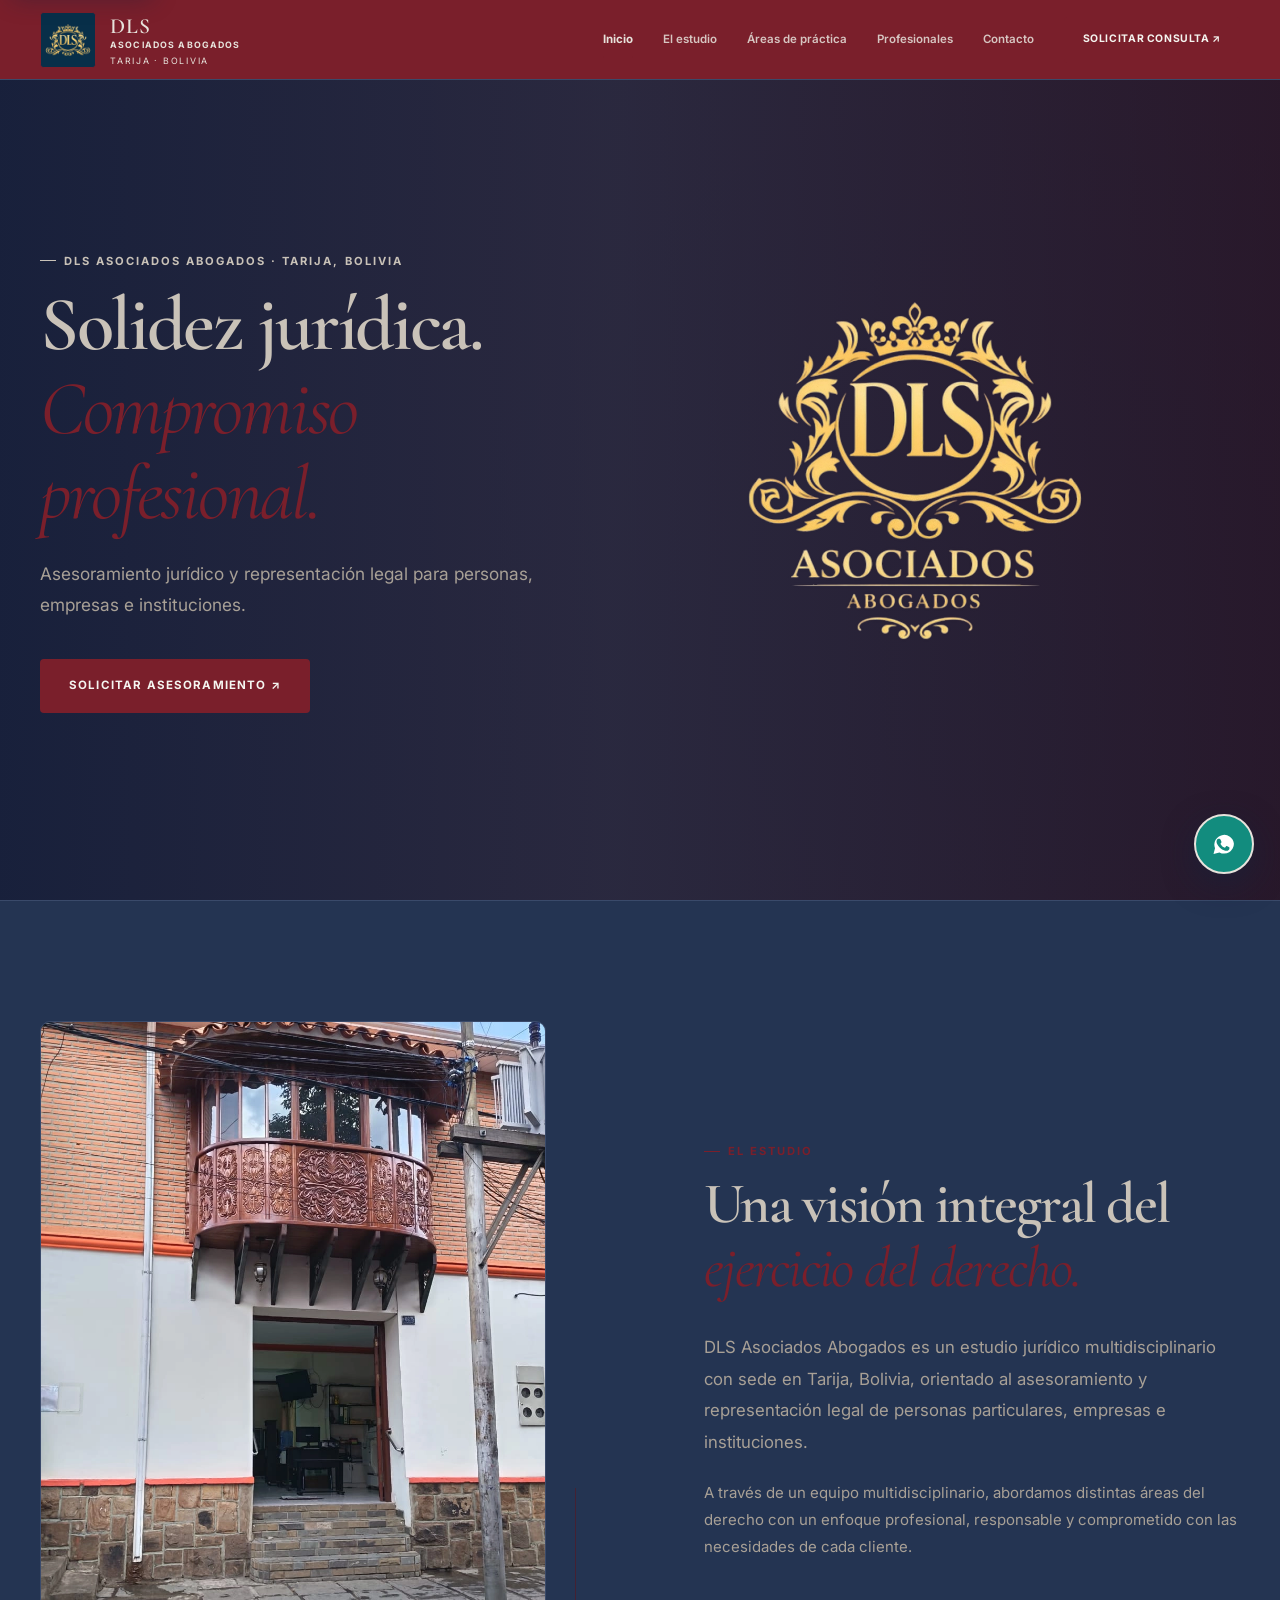
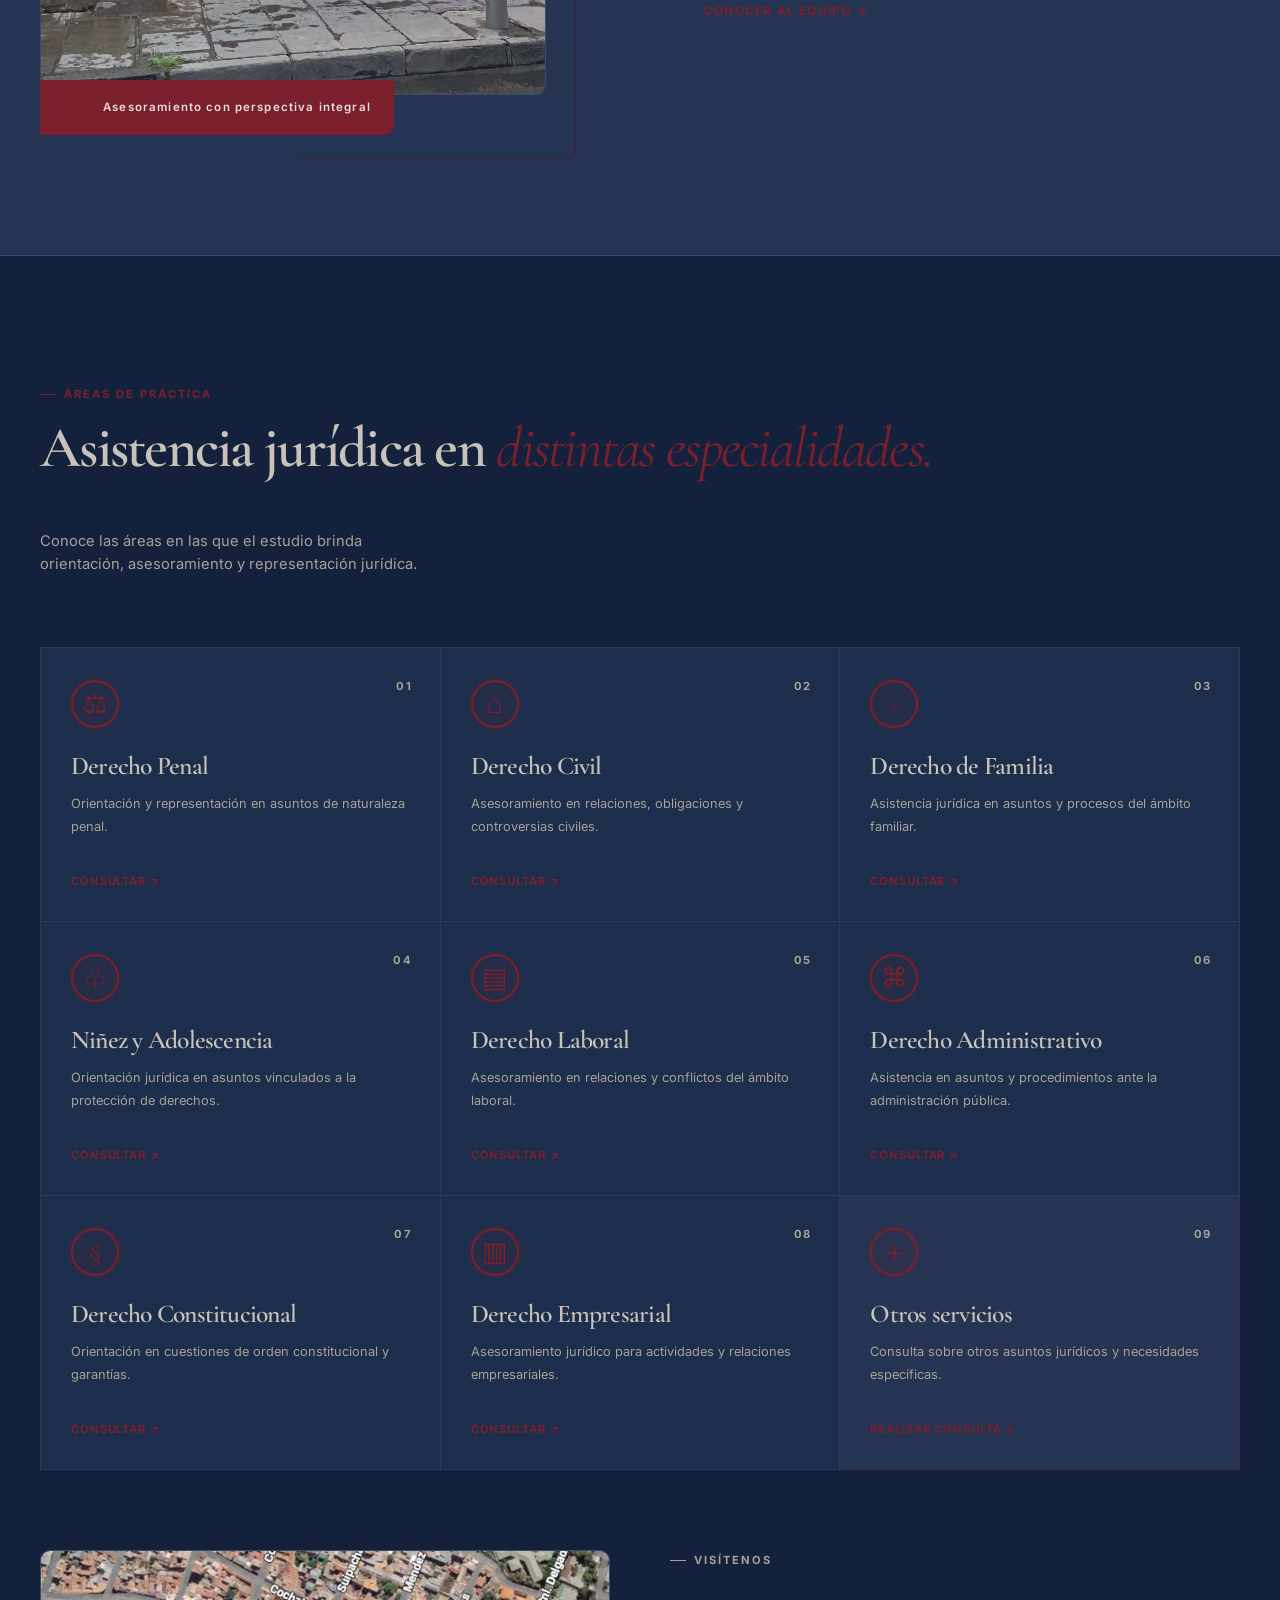
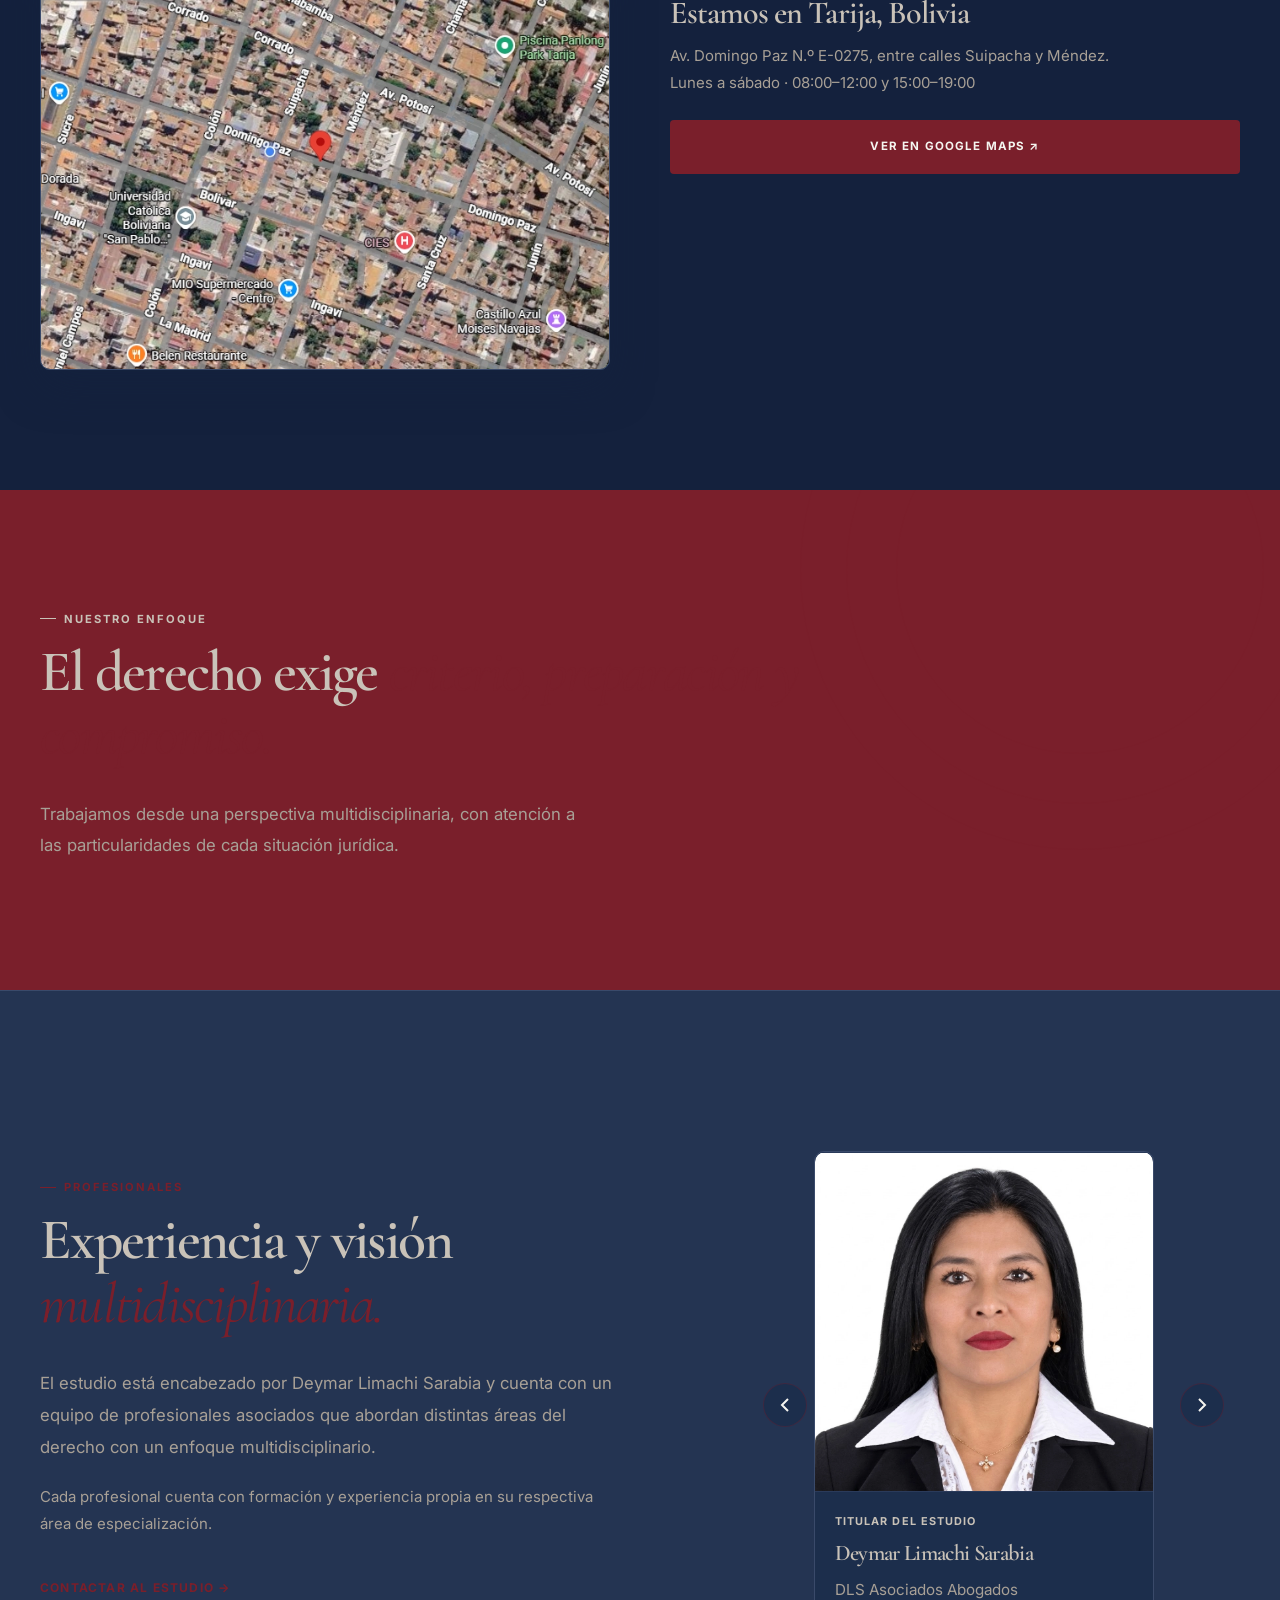
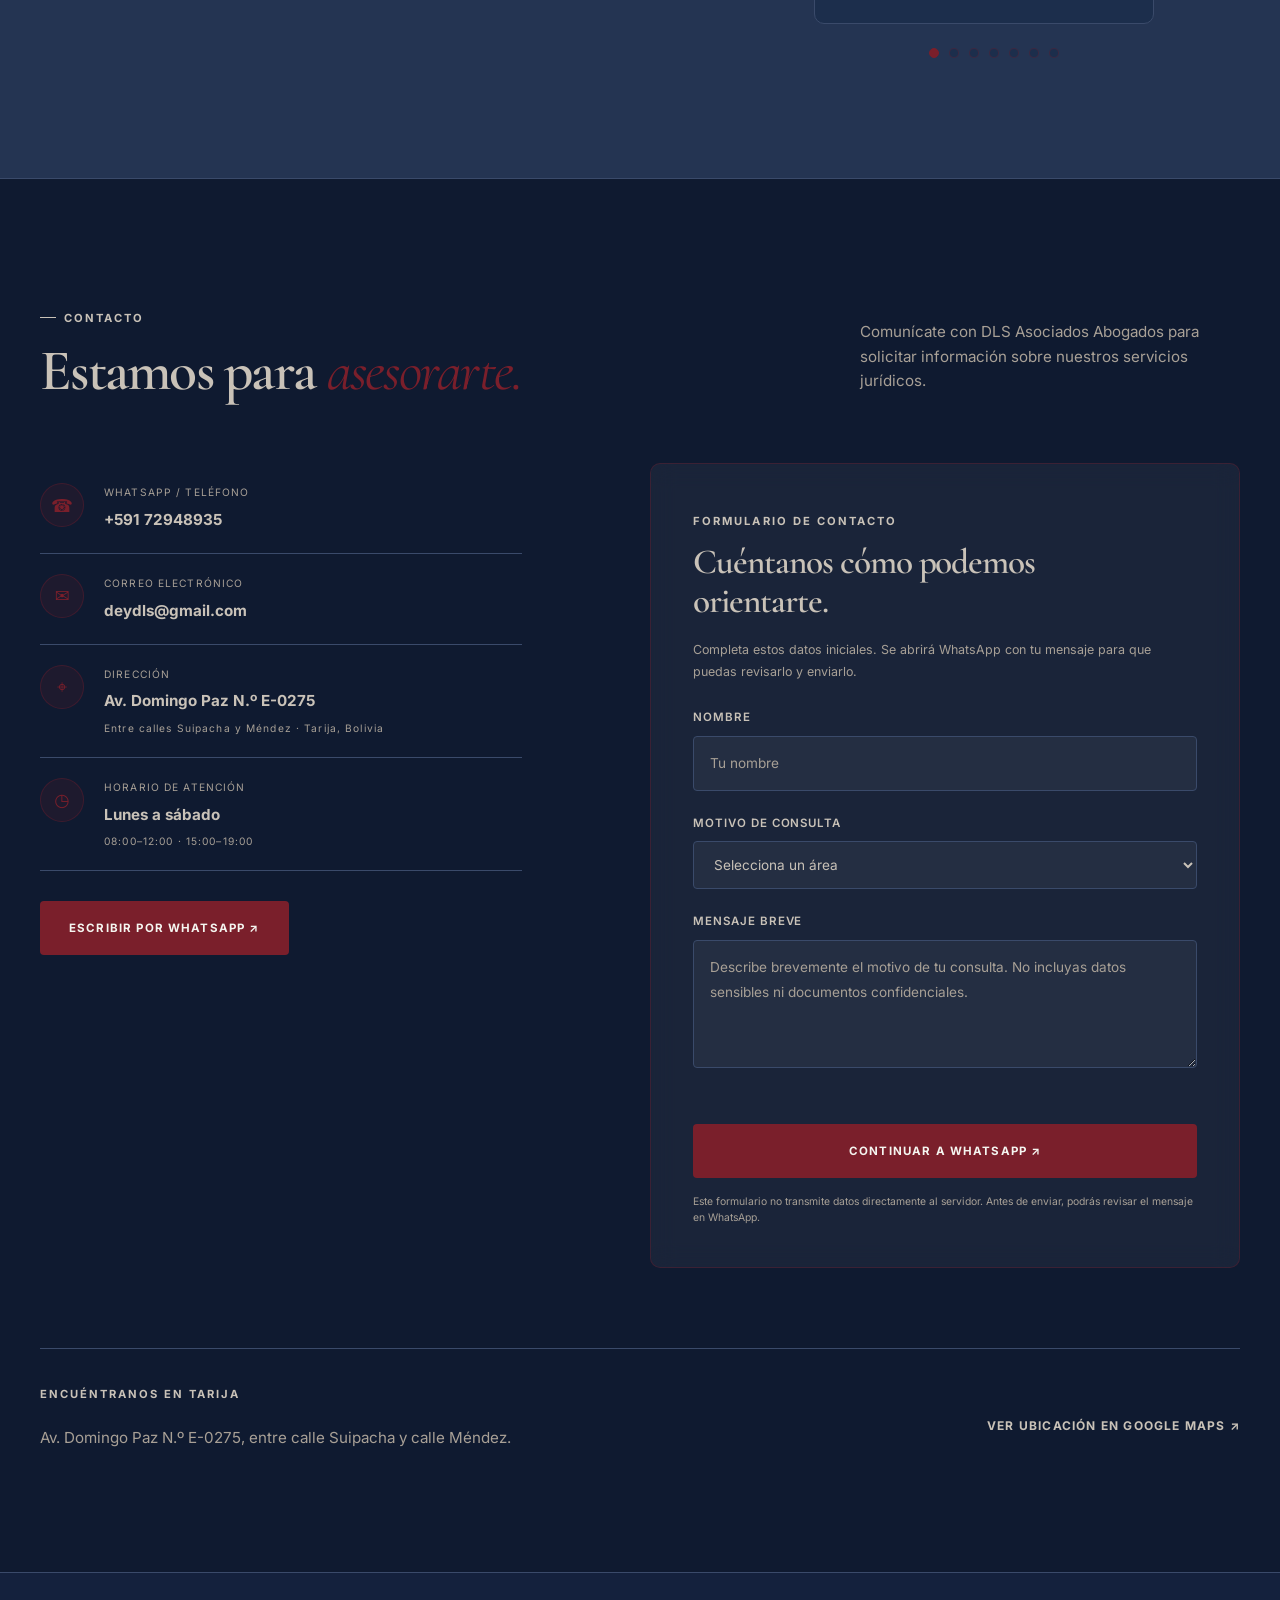
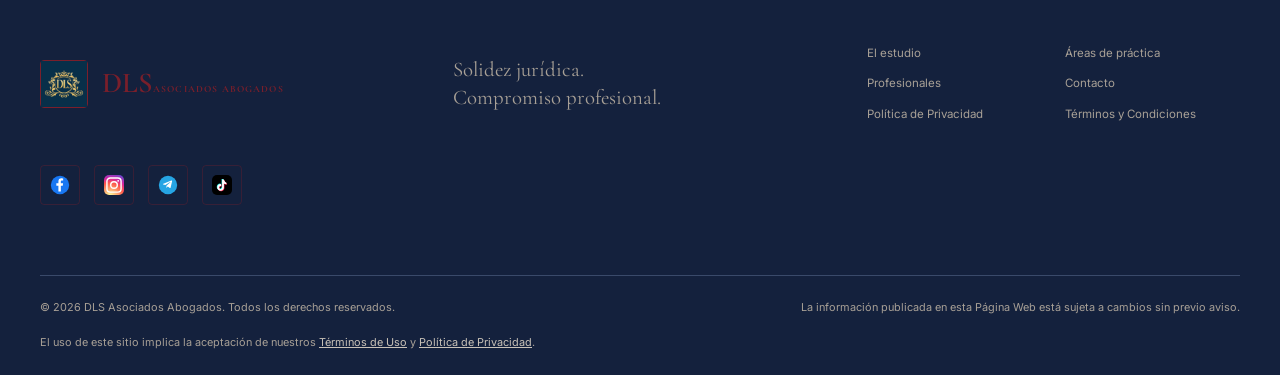
==== index.html @ 2ac3062e "Primer commit: sitio web DLS Asociados Abogados listo para despliegue en Netlify" ====
<!doctype html>
<html lang="es">
  <head>
    <meta charset="utf-8" />
    <meta name="viewport" content="width=device-width, initial-scale=1" />
    <meta
      name="theme-color"
      content="#A5202B"
    />
    <meta
      name="description"
      content="DLS Asociados Abogados. Asesoramiento y representación jurídica en Tarija, Bolivia. Derecho penal, civil, familia, niñez, laboral, administrativo, constitucional y empresarial."
    />
    <meta name="author" content="DLS Asociados Abogados" />
    <meta name="robots" content="index, follow" />

    <!-- Open Graph / Redes sociales -->
    <meta property="og:type" content="website" />
    <meta property="og:title" content="DLS Asociados Abogados | Estudio Jurídico en Tarija, Bolivia" />
    <meta property="og:description" content="Asesoramiento y representación jurídica en Tarija, Bolivia. Derecho penal, civil, familia, laboral, administrativo, constitucional y empresarial." />
    <meta property="og:image" content="assets/logo/logo portada.webp" />
    <meta property="og:image:width" content="1224" />
    <meta property="og:image:height" content="816" />
    <meta property="og:locale" content="es_BO" />
    <meta property="og:site_name" content="DLS Asociados Abogados" />

    <!-- Twitter Cards -->
    <meta name="twitter:card" content="summary_large_image" />
    <meta name="twitter:site" content="@dlsasociados" />
    <meta name="twitter:title" content="DLS Asociados Abogados | Estudio Jurídico en Tarija, Bolivia" />
    <meta name="twitter:description" content="Asesoramiento y representación jurídica en Tarija, Bolivia." />
    <meta name="twitter:image" content="assets/logo/logo portada.webp" />

    <!-- Preload recursos críticos -->
    <link rel="preload" href="assets/logo/logo portada.webp" as="image" fetchpriority="high" />
    <link rel="preload" href="assets/logo/logo-isotipo.svg" as="image" />
    <link rel="preload" href="https://fonts.googleapis.com/css2?family=Cormorant+Garamond:ital,wght@0,400;0,500;0,600;0,700;1,400&family=Inter:wght@400;500;600;700&display=swap" as="style" />
    <title>DLS Asociados Abogados | Tarjeta jurídica en Tarija, Bolivia</title>

    <!-- Favicon -->
    <link rel="icon" type="image/svg+xml" href="assets/favicon.svg" />
    <link rel="apple-touch-icon" href="assets/logo/logo-isotipo.svg" />

    <!-- Tipografía -->
    <link
      rel="preconnect"
      href="https://fonts.googleapis.com"
    />
    <link
      rel="preconnect"
      href="https://fonts.gstatic.com"
      crossorigin
    />
    <link
      href="https://fonts.googleapis.com/css2?family=Cormorant+Garamond:ital,wght@0,400;0,500;0,600;0,700;1,400&family=Inter:wght@400;500;600;700&display=swap"
      rel="stylesheet"
    />

    <!-- Hojas de estilo (orden modulado) -->
    <link rel="stylesheet" href="css/tokens.css" />
    <link rel="stylesheet" href="css/base.css" />
    <link rel="stylesheet" href="css/components.css" />
    <link rel="stylesheet" href="css/responsive.css" />

    <!-- Datos estructurados -->
    <script type="application/ld+json">
      {
        "@context": "https://schema.org",
        "@type": "LegalService",
        "name": "DLS Asociados Abogados",
        "legalName": "Estudio Jurídico DLS Asociados Abogados",
        "telephone": "+59172948935",
        "email": "deydls@gmail.com",
        "image": "assets/logo/logo portada.webp",
        "address": {
          "@type": "PostalAddress",
          "streetAddress": "Av. Domingo Paz N.º E-0275",
          "addressLocality": "Tarija",
          "addressRegion": "Tarija",
          "addressCountry": "BO",
          "postalCode": ""
        },
        "areaServed": "Tarija, Bolivia",
        "openingHours": ["Mo-Sa 08:00-12:00", "Mo-Sa 15:00-19:00"],
        "priceRange": "$$",
        "hasCredential": "Abogado matriculado",
        "serviceType": [
          "Derecho Penal",
          "Derecho Civil",
          "Derecho de Familia",
          "Niñez y Adolescencia",
          "Derecho Laboral",
          "Derecho Administrativo",
          "Derecho Constitucional",
          "Derecho Empresarial"
        ],
        "founder": {
          "@type": "Person",
          "name": "Deymar Limachi Sarabia"
        }
      }
    </script>
  </head>

  <body>
    <!-- Saltar al contenido (accesibilidad) -->
    <a class="skip-link" href="#contenido">Saltar al contenido</a>

    <!-- ==== CABECERA ==== -->
    <header class="site-header" id="top">
      <div class="container header-inner">
        <a class="brand" href="#inicio" aria-label="DLS Asociados Abogados, inicio">
          <img
            class="brand-mark"
            src="assets/logo/logo-isotipo.svg"
            alt="Isotipo DLS"
            width="56"
            height="56"
            loading="eager"
          />
          <span class="brand-copy">
            <strong>DLS <b>ASOCIADOS ABOGADOS</b></strong>
            <small>TARIJA · BOLIVIA</small>
          </span>
        </a>

        <button
          class="menu-toggle"
          type="button"
          aria-label="Abrir menú"
          aria-expanded="false"
          aria-controls="primary-nav"
        >
          <span></span><span></span><span></span>
        </button>

        <nav class="primary-nav" id="primary-nav" aria-label="Navegación principal">
          <a class="nav-link is-active" href="#inicio">Inicio</a>
          <a class="nav-link" href="#estudio">El estudio</a>
          <a class="nav-link" href="#areas">Áreas de práctica</a>
          <a class="nav-link" href="#equipo">Profesionales</a>
          <a class="nav-link" href="#contacto">Contacto</a>
          <a
            class="button button-nav"
            href="https://wa.me/59172948935"
            target="_blank"
            rel="noopener noreferrer"
            >Solicitar consulta ↗</a
          >
        </nav>
      </div>
    </header>

    <!-- ==== PRINCIPAL ==== -->
    <main id="contenido">

      <!-- Hero -->
      <section class="hero" id="inicio" aria-label="Portada">
        <div class="hero-image" role="img" aria-label="Arquitectura institucional de estilo clásico"></div>
        <div class="hero-overlay"></div>
        <div class="container hero-content">
          <div class="hero-text">
            <p class="eyebrow eyebrow-light">
              <span></span> DLS ASOCIADOS ABOGADOS · TARIJA, BOLIVIA
            </p>
            <h1>
              Solidez jurídica.<br /><em>Compromiso profesional.</em>
            </h1>
            <p class="hero-lead">
              Asesoramiento jurídico y representación legal para personas,
              empresas e instituciones.
            </p>
            <div class="hero-actions">
              <a
                class="button button-gold"
                href="https://wa.me/59172948935?text=Hola%2C%20quisiera%20solicitar%20informaci%C3%B3n%20sobre%20sus%20servicios%20jur%C3%ADdicos."
                target="_blank"
                rel="noopener noreferrer"
                >Solicitar asesoramiento ↗</a
              >
            </div>
          </div>
          <div class="hero-logo">
            <img
              src="assets/logo/logo portada.webp"
              alt="Logo DLS Asociados Abogados"
              loading="eager"
              decoding="async"
            />
          </div>
        </div>
      </section>

      <!-- El estudio -->
      <section class="intro section-pad" id="estudio" aria-label="El estudio">
        <div class="container intro-grid">
          <div class="intro-visual reveal">
            <div class="intro-photo">
              <img src="assets/images/oficina.webp" alt="DLS Asociados Abogados - Oficina en Tarija, Bolivia" class="intro-photo-img">
            </div>
            <div class="intro-caption">
              <span></span> Asesoramiento con perspectiva integral
            </div>
          </div>
          <div class="intro-copy reveal">
            <p class="eyebrow"><span></span> EL ESTUDIO</p>
            <h2>Una visión integral del <em>ejercicio del derecho.</em></h2>
            <p class="body-large">
              DLS Asociados Abogados es un estudio jurídico multidisciplinario
              con sede en Tarija, Bolivia, orientado al asesoramiento y
              representación legal de personas particulares, empresas e
              instituciones.
            </p>
            <p>
              A través de un equipo multidisciplinario, abordamos distintas
              áreas del derecho con un enfoque profesional, responsable y
              comprometido con las necesidades de cada cliente.
            </p>
            <a class="text-link" href="#equipo">Conocer al equipo →</a>
          </div>
        </div>
      </section>

      <!-- Áreas de práctica -->
      <section class="practice section-pad" id="areas" aria-label="Áreas de práctica">
        <div class="container">
          <div class="section-heading reveal">
            <div>
              <p class="eyebrow"><span></span> ÁREAS DE PRÁCTICA</p>
              <h2>Asistencia jurídica en <em>distintas especialidades.</em></h2>
            </div>
            <p class="section-intro">
              Conoce las áreas en las que el estudio brinda orientación,
              asesoramiento y representación jurídica.
            </p>
          </div>
          <div class="practice-grid">
            <article class="practice-card reveal">
              <span class="practice-number">01</span>
              <span class="line-icon">⚖</span>
              <h3>Derecho Penal</h3>
              <p>Orientación y representación en asuntos de naturaleza penal.</p>
              <a href="#contacto" data-area="Derecho Penal">Consultar ↗</a>
            </article>
            <article class="practice-card reveal">
              <span class="practice-number">02</span>
              <span class="line-icon">⌂</span>
              <h3>Derecho Civil</h3>
              <p>Asesoramiento en relaciones, obligaciones y controversias civiles.</p>
              <a href="#contacto" data-area="Derecho Civil">Consultar ↗</a>
            </article>
            <article class="practice-card reveal">
              <span class="practice-number">03</span>
              <span class="line-icon">◇</span>
              <h3>Derecho de Familia</h3>
              <p>Asistencia jurídica en asuntos y procesos del ámbito familiar.</p>
              <a href="#contacto" data-area="Derecho de Familia">Consultar ↗</a>
            </article>
            <article class="practice-card reveal">
              <span class="practice-number">04</span>
              <span class="line-icon">♧</span>
              <h3>Niñez y Adolescencia</h3>
              <p>Orientación jurídica en asuntos vinculados a la protección de derechos.</p>
              <a href="#contacto" data-area="Niñez y Adolescencia">Consultar ↗</a>
            </article>
            <article class="practice-card reveal">
              <span class="practice-number">05</span>
              <span class="line-icon">▤</span>
              <h3>Derecho Laboral</h3>
              <p>Asesoramiento en relaciones y conflictos del ámbito laboral.</p>
              <a href="#contacto" data-area="Derecho Laboral">Consultar ↗</a>
            </article>
            <article class="practice-card reveal">
              <span class="practice-number">06</span>
              <span class="line-icon">⌘</span>
              <h3>Derecho Administrativo</h3>
              <p>Asistencia en asuntos y procedimientos ante la administración pública.</p>
              <a href="#contacto" data-area="Derecho Administrativo">Consultar ↗</a>
            </article>
            <article class="practice-card reveal">
              <span class="practice-number">07</span>
              <span class="line-icon">§</span>
              <h3>Derecho Constitucional</h3>
              <p>Orientación en cuestiones de orden constitucional y garantías.</p>
              <a href="#contacto" data-area="Derecho Constitucional">Consultar ↗</a>
            </article>
            <article class="practice-card reveal">
              <span class="practice-number">08</span>
              <span class="line-icon">▥</span>
              <h3>Derecho Empresarial</h3>
              <p>Asesoramiento jurídico para actividades y relaciones empresariales.</p>
              <a href="#contacto" data-area="Derecho Empresarial">Consultar ↗</a>
            </article>
            <article class="practice-card practice-card-featured reveal">
              <span class="practice-number">09</span>
              <span class="line-icon">＋</span>
              <h3>Otros servicios</h3>
              <p>Consulta sobre otros asuntos jurídicos y necesidades específicas.</p>
              <a href="#contacto" data-area="Otros servicios">Realizar consulta ↗</a>
            </article>
          </div>

          <!-- Mapa de ubicación -->
          <div class="practice-map reveal">
            <div class="map-container">
              <img
                src="assets/images/mapa.webp"
                alt="Ubicación de DLS Asociados Abogados en Tarija, Bolivia"
                loading="lazy"
              />
            </div>
            <div class="map-info">
              <p class="eyebrow eyebrow-light"><span></span> VISÍTENOS</p>
              <h3>Estamos en Tarija, Bolivia</h3>
              <p>
                Av. Domingo Paz N.º E-0275, entre calles Suipacha y Méndez.<br />
                Lunes a sábado · 08:00–12:00 y 15:00–19:00
              </p>
              <a
                class="button button-gold"
                href="https://www.google.com/maps/place/DLS+ASOCIADOS+ABOGADOS/@-21.5331035,-64.7301508,17z/data=!3m1!4b1!4m6!3m5!1s0x940647288958ab27:0x5c8b841cfed4a44!8m2!3d-21.5331035!4d-64.7301508!16s%2Fg%2F11p2x8ccwk?hl=es-419&entry=ttu&g_ep=EgoyMDI2MTExNS4wIKXMDSoASAFQAw%3D%3D"
                target="_blank"
                rel="noopener noreferrer"
                >Ver en Google Maps ↗</a
              >
            </div>
          </div>
        </div>
      </section>

      <!-- Enfoque -->
      <section class="statement" aria-label="Nuestro enfoque">
        <div class="statement-pattern"></div>
        <div class="container statement-inner reveal">
          <p class="eyebrow eyebrow-light"><span></span> NUESTRO ENFOQUE</p>
          <h2>El derecho exige <em>criterio, preparación y compromiso.</em></h2>
          <p>
            Trabajamos desde una perspectiva multidisciplinaria, con atención a
            las particularidades de cada situación jurídica.
          </p>
        </div>
      </section>

      <!-- Equipo -->
      <section class="team section-pad" id="equipo" aria-label="Profesionales">
        <div class="container team-grid">
          <div class="team-copy reveal">
            <p class="eyebrow"><span></span> PROFESIONALES</p>
            <h2>Experiencia y visión <em>multidisciplinaria.</em></h2>
            <p class="body-large">
              El estudio está encabezado por Deymar Limachi Sarabia y cuenta
              con un equipo de profesionales asociados que abordan distintas
              áreas del derecho con un enfoque multidisciplinario.
            </p>
            <p>
              Cada profesional cuenta con formación y experiencia propia en su
              respectiva área de especialización.
            </p>
            <a class="text-link" href="#contacto">Contactar al estudio →</a>
          </div>

          <!-- Carrusel de profesionales -->
          <div class="team-carousel reveal">
            <button class="carousel-btn carousel-prev" aria-label="Profesional anterior">
              <svg width="24" height="24" viewBox="0 0 24 24" fill="none" stroke="currentColor" stroke-width="2"><path d="M15 18l-6-6 6-6"/></svg>
            </button>
            <div class="carousel-viewport">
              <div class="team-carousel-track">
                <!-- Tarjeta 1: Titular -->
                <article class="team-card">
                  <div class="team-card-photo">
                    <img src="assets/images/equipo/Deymar Limachi Sarabia.webp" srcset="assets/images/equipo/Deymar Limachi Sarabia-400.webp 400w, assets/images/equipo/Deymar Limachi Sarabia-600.webp 600w, assets/images/equipo/Deymar Limachi Sarabia.webp 1024w" sizes="(max-width: 540px) 280px, (max-width: 820px) 300px, 340px" alt="Deymar Limachi Sarabia" class="team-card-photo-img" width="340" height="340" loading="eager" decoding="async">
                  </div>
                  <div class="team-card-info">
                    <span class="team-card-badge">TITULAR DEL ESTUDIO</span>
                    <h3>Deymar Limachi Sarabia</h3>
                    <p>DLS Asociados Abogados</p>
                  </div>
                </article>
                <!-- Tarjetas asociados -->
                <article class="team-card">
                  <div class="team-card-photo">
                    <img src="assets/images/equipo/Jorge Luis Lema Armella.webp" srcset="assets/images/equipo/Jorge Luis Lema Armella-400.webp 400w, assets/images/equipo/Jorge Luis Lema Armella-600.webp 600w, assets/images/equipo/Jorge Luis Lema Armella.webp 1254w" sizes="(max-width: 540px) 280px, (max-width: 820px) 300px, 340px" alt="Jorge Luis Lema Armella" class="team-card-photo-img" width="340" height="340" loading="lazy" decoding="async">
                  </div>
                  <div class="team-card-info">
                    <span class="team-card-badge">ASOCIADO</span>
                    <h3>Jorge Luis Lema Armella</h3>
                    <p>Asociado del estudio</p>
                  </div>
                </article>
                <article class="team-card">
                  <div class="team-card-photo">
                    <img src="assets/images/equipo/Marco Antonio Janco Balderrama.webp" srcset="assets/images/equipo/Marco Antonio Janco Balderrama-400.webp 400w, assets/images/equipo/Marco Antonio Janco Balderrama-600.webp 600w, assets/images/equipo/Marco Antonio Janco Balderrama.webp 1024w" sizes="(max-width: 540px) 280px, (max-width: 820px) 300px, 340px" alt="Marco Antonio Janco Balderrama" class="team-card-photo-img" width="340" height="340" loading="lazy" decoding="async">
                  </div>
                  <div class="team-card-info">
                    <span class="team-card-badge">ASOCIADO</span>
                    <h3>Marco Antonio Janco Balderrama</h3>
                    <p>Asociado del estudio</p>
                  </div>
                </article>
                <article class="team-card">
                  <div class="team-card-photo">
                    <img src="assets/images/equipo/Maribel Avilez Altamirano.webp" srcset="assets/images/equipo/Maribel Avilez Altamirano-400.webp 400w, assets/images/equipo/Maribel Avilez Altamirano-600.webp 600w, assets/images/equipo/Maribel Avilez Altamirano.webp 1024w" sizes="(max-width: 540px) 280px, (max-width: 820px) 300px, 340px" alt="Maribel Avilez Altamirano" class="team-card-photo-img" width="340" height="340" loading="lazy" decoding="async">
                  </div>
                  <div class="team-card-info">
                    <span class="team-card-badge">ASOCIADO</span>
                    <h3>Maribel Avilez Altamirano</h3>
                    <p>Asociada del estudio</p>
                  </div>
                </article>
                <article class="team-card">
                  <div class="team-card-photo">
                    <img src="assets/images/equipo/Moises Rodrigo Torrez Axama.webp" srcset="assets/images/equipo/Moises Rodrigo Torrez Axama-400.webp 400w, assets/images/equipo/Moises Rodrigo Torrez Axama-600.webp 600w, assets/images/equipo/Moises Rodrigo Torrez Axama.webp 1024w" sizes="(max-width: 540px) 280px, (max-width: 820px) 300px, 340px" alt="Moises Rodrigo Torrez Axama" class="team-card-photo-img" width="340" height="340" loading="lazy" decoding="async">
                  </div>
                  <div class="team-card-info">
                    <span class="team-card-badge">ASOCIADO</span>
                    <h3>Moises Rodrigo Torrez Axama</h3>
                    <p>Asociado del estudio</p>
                  </div>
                </article>
                <article class="team-card">
                  <div class="team-card-photo">
                    <img src="assets/images/equipo/Pablo Téllez Ayala.webp" srcset="assets/images/equipo/Pablo Téllez Ayala-400.webp 400w, assets/images/equipo/Pablo Téllez Ayala-600.webp 600w, assets/images/equipo/Pablo Téllez Ayala.webp 1024w" sizes="(max-width: 540px) 280px, (max-width: 820px) 300px, 340px" alt="Pablo Téllez Ayala" class="team-card-photo-img" width="340" height="340" loading="lazy" decoding="async">
                  </div>
                  <div class="team-card-info">
                    <span class="team-card-badge">ASOCIADO</span>
                    <h3>Pablo Téllez Ayala</h3>
                    <p>Asociado del estudio</p>
                  </div>
                </article>
                <article class="team-card">
                  <div class="team-card-photo">
                    <img src="assets/images/equipo/Richard Daniel Hoyos Torrez.webp" srcset="assets/images/equipo/Richard Daniel Hoyos Torrez-400.webp 400w, assets/images/equipo/Richard Daniel Hoyos Torrez-600.webp 600w, assets/images/equipo/Richard Daniel Hoyos Torrez.webp 1024w" sizes="(max-width: 540px) 280px, (max-width: 820px) 300px, 340px" alt="Richard Daniel Hoyos Torrez" class="team-card-photo-img" width="340" height="340" loading="lazy" decoding="async">
                  </div>
                  <div class="team-card-info">
                    <span class="team-card-badge">ASOCIADO</span>
                    <h3>Richard Daniel Hoyos Torrez</h3>
                    <p>Asociado del estudio</p>
                  </div>
                </article>
              </div>
            </div>
            <button class="carousel-btn carousel-next" aria-label="Siguiente profesional">
              <svg width="24" height="24" viewBox="0 0 24 24" fill="none" stroke="currentColor" stroke-width="2"><path d="M9 18l6-6-6-6"/></svg>
            </button>
            <div class="carousel-dots" role="tablist" aria-label="Navegación de profesionales">
              <button class="carousel-dot" role="tab" aria-selected="true" aria-label="Profesional 1"></button>
              <button class="carousel-dot" role="tab" aria-selected="false" aria-label="Profesional 2"></button>
              <button class="carousel-dot" role="tab" aria-selected="false" aria-label="Profesional 3"></button>
              <button class="carousel-dot" role="tab" aria-selected="false" aria-label="Profesional 4"></button>
              <button class="carousel-dot" role="tab" aria-selected="false" aria-label="Profesional 5"></button>
              <button class="carousel-dot" role="tab" aria-selected="false" aria-label="Profesional 6"></button>
              <button class="carousel-dot" role="tab" aria-selected="false" aria-label="Profesional 7"></button>
            </div>
          </div>
        </div>
      </section>

      <!-- Contacto -->
      <section class="contact section-pad" id="contacto" aria-label="Contacto">
        <div class="container">
          <div class="section-heading contact-heading reveal">
            <div>
              <p class="eyebrow eyebrow-light"><span></span> CONTACTO</p>
              <h2>Estamos para <em>asesorarte.</em></h2>
            </div>
            <p class="section-intro section-intro-light">
              Comunícate con DLS Asociados Abogados para solicitar información
              sobre nuestros servicios jurídicos.
            </p>
          </div>

          <div class="contact-grid">
            <div class="contact-details reveal">
              <a
                class="contact-item"
                href="https://wa.me/59172948935"
                target="_blank"
                rel="noopener noreferrer"
              >
                <span class="contact-icon">☎</span>
                <span>
                  <small>WHATSAPP / TELÉFONO</small>
                  <strong>+591 72948935</strong>
                </span>
              </a>
              <a
                class="contact-item"
                href="mailto:deydls@gmail.com"
              >
                <span class="contact-icon">✉</span>
                <span>
                  <small>CORREO ELECTRÓNICO</small>
                  <strong>deydls@gmail.com</strong>
                </span>
              </a>
              <div class="contact-item">
                <span class="contact-icon">⌖</span>
                <span>
                  <small>DIRECCIÓN</small>
                  <strong>Av. Domingo Paz N.º E-0275</strong>
                  <small>Entre calles Suipacha y Méndez · Tarija, Bolivia</small>
                </span>
              </div>
              <div class="contact-item">
                <span class="contact-icon">◷</span>
                <span>
                  <small>HORARIO DE ATENCIÓN</small>
                  <strong>Lunes a sábado</strong>
                  <small>08:00–12:00 · 15:00–19:00</small>
                </span>
              </div>
              <a
                class="button button-gold contact-cta"
                href="https://wa.me/59172948935"
                target="_blank"
                rel="noopener noreferrer"
                >Escribir por WhatsApp ↗</a
              >
            </div>

            <form class="contact-form reveal" id="contact-form" novalidate>
              <p class="eyebrow eyebrow-light">FORMULARIO DE CONTACTO</p>
              <h3>Cuéntanos cómo podemos orientarte.</h3>
              <p class="form-note">
                Completa estos datos iniciales. Se abrirá WhatsApp con tu
                mensaje para que puedas revisarlo y enviarlo.
              </p>
              <label for="contact-name">Nombre</label>
              <input
                id="contact-name"
                name="name"
                type="text"
                autocomplete="name"
                maxlength="80"
                required
                placeholder="Tu nombre"
              />
              <label for="contact-topic">Motivo de consulta</label>
              <select id="contact-topic" name="topic" required>
                <option value="">Selecciona un área</option>
                <option>Derecho Penal</option>
                <option>Derecho Civil</option>
                <option>Derecho de Familia</option>
                <option>Niñez y Adolescencia</option>
                <option>Derecho Laboral</option>
                <option>Derecho Administrativo</option>
                <option>Derecho Constitucional</option>
                <option>Derecho Empresarial</option>
                <option>Otros servicios</option>
              </select>
              <label for="contact-message">Mensaje breve</label>
              <textarea
                id="contact-message"
                name="message"
                rows="4"
                maxlength="600"
                required
                placeholder="Describe brevemente el motivo de tu consulta. No incluyas datos sensibles ni documentos confidenciales."
              ></textarea>
              <p class="form-error" id="form-error" role="alert" aria-live="polite"></p>
              <button class="button button-gold button-submit" type="submit">
                Continuar a WhatsApp ↗
              </button>
              <small class="privacy-note">
                Este formulario no transmite datos directamente al servidor.
                Antes de enviar, podrás revisar el mensaje en WhatsApp.
              </small>
            </form>
          </div>

          <div class="map-link reveal">
            <div>
              <span class="eyebrow eyebrow-light">ENCUÉNTRANOS EN TARIJA</span>
              <p>
                Av. Domingo Paz N.º E-0275, entre calle Suipacha y calle Méndez.
              </p>
            </div>
            <a
              class="text-link text-link-light"
              href="https://www.google.com/maps/place/DLS+ASOCIADOS+ABOGADOS/@-21.5331035,-64.7301508,17z/data=!3m1!4b1!4m6!3m5!1s0x940647288958ab27:0x5c8b841cfed4a44!8m2!3d-21.5331035!4d-64.7301508!16s%2Fg%2F11p2x8ccwk?hl=es-419&entry=ttu&g_ep=EgoyMDI2MTExNS4wIKXMDSoASAFQAw%3D%3D"
              target="_blank"
              rel="noopener noreferrer"
              >Ver ubicación en Google Maps ↗</a
            >
          </div>
        </div>
      </section>
    </main>

    <!-- ==== PIE DE PÁGINA ==== -->
    <footer class="site-footer">
      <div class="container footer-main">
        <a class="footer-brand" href="#inicio">
          <span class="brand-mark">
            <img src="assets/logo/logo-isotipo.svg" alt="Isotipo DLS" width="48" height="48" />
          </span>
          <span>
            <strong>DLS<small>ASOCIADOS ABOGADOS</small></strong>
          </span>
        </a>
        <p>Solidez jurídica.<br />Compromiso profesional.</p>
        <div class="footer-links">
          <a href="#estudio">El estudio</a>
          <a href="#areas">Áreas de práctica</a>
          <a href="#equipo">Profesionales</a>
          <a href="#contacto">Contacto</a>
          <a href="privacy-policy.html">Política de Privacidad</a>
          <a href="terms-of-service.html">Términos y Condiciones</a>
        </div>
        <div class="footer-social">
          <a href="#" class="social-facebook" aria-label="Facebook">
            <img src="assets/Redes Sociales/facebook.svg" alt="Facebook" width="20" height="20" />
          </a>
          <a href="#" class="social-instagram" aria-label="Instagram">
            <img src="assets/Redes Sociales/instagram.svg" alt="Instagram" width="20" height="20" />
          </a>
          <a href="#" class="social-telegram" aria-label="Telegram">
            <img src="assets/Redes Sociales/telegram.svg" alt="Telegram" width="20" height="20" />
          </a>
          <a href="#" class="social-tiktok" aria-label="TikTok">
            <img src="assets/Redes Sociales/tiktok.svg" alt="TikTok" width="20" height="20" />
          </a>
        </div>
      </div>
      <div class="container footer-bottom">
        <span>© <span id="current-year"></span> DLS Asociados Abogados. Todos los derechos reservados.</span>
        <span>La información publicada en esta Página Web está sujeta a cambios sin previo aviso.</span>
        <span>El uso de este sitio implica la aceptación de nuestros <a href="terms-of-service.html" style="color: var(--ink); text-decoration: underline;">Términos de Uso</a> y <a href="privacy-policy.html" style="color: var(--ink); text-decoration: underline;">Política de Privacidad</a>.</span>
      </div>
    </footer>

    <!-- Botón flotante WhatsApp -->
    <a
      class="whatsapp-float"
      href="https://wa.me/59172948935"
      target="_blank"
      rel="noopener noreferrer"
      aria-label="Contactar por WhatsApp"
    >
      <svg viewBox="0 0 24 24" aria-hidden="true">
        <path d="M20.5 11.8a8.4 8.4 0 0 1-12.4 7.4L3 20.5l1.3-4.9a8.4 8.4 0 1 1 16.2-3.8ZM8.7 7.9c-.2-.5-.5-.5-.7-.5h-.6c-.2 0-.5.1-.8.4s-1 1-1 2.3 1 2.7 1.2 2.9c.1.2 1.9 3 4.6 4.1 2.3.9 2.8.7 3.3.7s1.6-.7 1.8-1.4.2-1.3.1-1.4-.2-.2-.5-.4l-1.7-.8c-.2-.1-.4-.1-.6.2l-.8 1c-.2.2-.3.2-.6.1a6.8 6.8 0 0 1-2-1.2 7.5 7.5 0 0 1-1.4-1.8c-.1-.2 0-.4.1-.5l.4-.5.3-.5c.1-.2 0-.4 0-.5l-.8-1.9Z" />
      </svg>
    </a>

    <!-- Redes sociales flotantes -->
    <div class="social-float" id="social-float">
      <a href="#" class="social-facebook" aria-label="Facebook">
        <img src="assets/Redes Sociales/facebook.svg" alt="Facebook" width="20" height="20" />
      </a>
      <a href="#" class="social-instagram" aria-label="Instagram">
        <img src="assets/Redes Sociales/instagram.svg" alt="Instagram" width="20" height="20" />
      </a>
      <a href="#" class="social-telegram" aria-label="Telegram">
        <img src="assets/Redes Sociales/telegram.svg" alt="Telegram" width="20" height="20" />
      </a>
      <a href="#" class="social-tiktok" aria-label="TikTok">
        <img src="assets/Redes Sociales/tiktok.svg" alt="TikTok" width="20" height="20" />
      </a>
    </div>

    <!-- Módulos JavaScript -->
    <script type="module" src="js/main.js"></script>
  </body>
</html>
---- css/tokens.css ----
:root {
  /* Diseño: tema oscuro permanente */
  color-scheme: dark;

  /* Nueva paleta institucional */
  --azul-tinto: #14213d;
  --azul-tinto-deep: #0f1a30;
  --burdeo: #7a1f2b;
  --burdeo-dark: #5a1520;
  --burdeo-light: rgba(122, 31, 43, 0.15);
  --burdeo-border: rgba(122, 31, 43, 0.35);
  --piedra: #e7e3dc;
  --piedra-soft: #c9c2b8;
  --piedra-muted: #a8a096;

  /* Neutros derivados de la paleta */
  --paper: #14213d;
  --surface: #1c2e4c;
  --surface-soft: #263a5f;
  --ink: #c9c2b8;
  --ink-soft: #a8a096;
  --muted: #8a8278;
  --muted-soft: #6e665e;
  --line: #2a3a5a;
  --line-hover: #3a4a6a;

  /* Enlaces */
  --link: #7a1f2b;
  --link-hover: #9a3f4b;

  --burdeo-deep: #5a1520;

  /* Colores semánticos adicionales (referenciados en components.css) */
  --ivory: #243452;
  --wine: #7a1f2b;

  /* Tipografía */
  --font-display: "Cormorant Garamond", Georgia, serif;
  --font-body: "Inter", system-ui, -apple-system, BlinkMacSystemFont, "Segoe UI", Roboto, sans-serif;
  --font-mono: ui-monospace, SFMono-Regular, "SF Mono", Consolas, monospace;

  /* Espaciado y contenedor */
  --container-max: 1200px;
  --container-padding: 28px;
  --header-height: 80px;
  --header-height-scrolled: 64px;
  --radius: 4px;
  --radius-soft: 10px;
  --shadow-soft: 0 8px 24px rgba(20, 33, 61, 0.40);
  --shadow-medium: 0 16px 40px rgba(20, 33, 61, 0.50);
  --shadow-strong: 0 24px 60px rgba(20, 33, 61, 0.60);

  /* Transiciones */
  --ease-base: cubic-bezier(0.2, 0.7, 0.2, 1);
  --ease-spring: cubic-bezier(0.34, 1.56, 0.64, 1);
  --transition-fast: 0.25s var(--ease-base);
  --transition-base: 0.4s var(--ease-base);
  --transition-slow: 0.65s var(--ease-base);

  /* Breakpoints */
  --bp-xl: 1200px;
  --bp-lg: 1024px;
  --bp-md: 768px;
  --bp-sm: 540px;

  z-index:
    z-dropdown 100,
    z-sticky 500,
    z-modal 1000,
    z-toast 1100;
}
---- css/base.css ----
/* ==== Reset y base ==== */
*,
*::before,
*::after {
  box-sizing: border-box;
  margin: 0;
  padding: 0;
}

html {
  scroll-behavior: smooth;
  scroll-padding-top: calc(var(--header-height) + 16px);
  font-size: 16px;
}

body {
  margin: 0;
  background: var(--paper);
  color: var(--ink);
  font-family: var(--font-body);
  font-size: 0.9375rem;
  line-height: 1.8;
  font-weight: 400;
  -webkit-font-smoothing: antialiased;
  -moz-osx-font-smoothing: grayscale;
  text-rendering: optimizeLegibility;
}

body.menu-open {
  overflow: hidden;
}

a {
  color: inherit;
  text-decoration: none;
  transition: color var(--transition-fast);
}

button,
input,
select,
textarea {
  font: inherit;
  color: inherit;
}

img,
svg {
  display: block;
  max-width: 100%;
  height: auto;
}

::selection {
  background: var(--burdeo);
  color: var(--burdeo-deep);
}

/* ==== Utilidades de layout ==== */
.container {
  width: min(var(--container-max), calc(100% - 2 * var(--container-padding)));
  margin-inline: auto;
}

.section-pad {
  padding: 120px 0;
}

.section-sm {
  padding: 80px 0;
}

/* ==== Títulos ==== */
h1,
h2,
h3,
h4,
h5,
h6 {
  font-family: var(--font-display);
  font-weight: 500;
  line-height: 1.1;
  letter-spacing: -0.03em;
  color: var(--ink);
}

h1 {
  font-size: clamp(2.6rem, 6vw, 4.8rem);
  margin-bottom: 0.65em;
  font-weight: 600;
}

h2 {
  font-size: clamp(2.1rem, 4.5vw, 3.6rem);
  margin-bottom: 0.55em;
  font-weight: 600;
}

h3 {
  font-size: clamp(1.4rem, 3vw, 2rem);
  margin-bottom: 0.5em;
  font-weight: 600;
}

h4 {
  font-size: clamp(1.1rem, 2.5vw, 1.45rem);
  margin-bottom: 0.5em;
  font-weight: 600;
}

h1 em,
h2 em,
h3 em,
h4 em {
  font-weight: 400;
  color: var(--burdeo);
  font-style: italic;
}

p {
  margin: 0 0 1.25rem;
  color: var(--ink-soft);
}

.body-large {
  font-size: 1.05rem;
  line-height: 1.9;
  color: var(--ink-soft);
}

/* ==== Enlaces de texto ==== */
.text-link {
  display: inline-flex;
  align-items: center;
  gap: 8px;
  margin-top: 20px;
  color: var(--burdeo);
  font-size: 0.75rem;
  font-weight: 700;
  letter-spacing: 0.1em;
  text-transform: uppercase;
  transition: color var(--transition-fast), gap var(--transition-base);
}

.text-link:hover {
  color: var(--link-hover);
  gap: 14px;
}

.text-link-light {
  color: var(--ink);
}

.text-link-light:hover {
  color: var(--burdeo);
}

/* ==== Eyebrow (títulos de sección pequeños) ==== */
.eyebrow {
  display: inline-flex;
  align-items: center;
  gap: 8px;
  font-size: 0.7rem;
  font-weight: 700;
  letter-spacing: 0.18em;
  text-transform: uppercase;
  color: var(--burdeo);
  margin-bottom: 12px;
}

.eyebrow span {
  display: inline-block;
  width: 16px;
  height: 1px;
  background: currentColor;
}

/* .eyebrow-light se usa sobre fondos oscuros (hero, contacto) para contraste accesible */
.eyebrow-light {
  color: var(--ink);
}

/* ==== Eyebrow (títulos de sección pequeños) ==== */
.eyebrow {
  display: inline-flex;
  align-items: center;
  gap: 8px;
  font-size: 0.7rem;
  font-weight: 700;
  letter-spacing: 0.18em;
  text-transform: uppercase;
  color: var(--burdeo);
  margin-bottom: 12px;
}

.eyebrow span {
  display: inline-block;
  width: 16px;
  height: 1px;
  background: currentColor;
}

/* .eyebrow-light se usa sobre fondos oscuros (hero, contacto) para que el texto se vea claro */
.eyebrow-light {
  color: var(--ink);
}

/* ==== Botones ==== */
.button {
  display: inline-flex;
  align-items: center;
  justify-content: center;
  gap: 10px;
  min-height: 54px;
  padding: 0 28px;
  border: 1px solid transparent;
  border-radius: var(--radius);
  font-size: 0.72rem;
  font-weight: 700;
  letter-spacing: 0.1em;
  text-transform: uppercase;
  cursor: pointer;
  transition: transform var(--transition-fast), background var(--transition-fast),
    border-color var(--transition-fast), color var(--transition-fast), box-shadow var(--transition-fast);
}

.button:hover {
  transform: translateY(-2px);
  box-shadow: var(--shadow-soft);
}

.button:active {
  transform: translateY(0);
}

.button-gold {
  background: var(--burdeo);
  color: #f5f5f0;
}

.button-gold:hover {
  background: var(--burdeo-deep);
  color: #f5f5f0;
}

.button-outline {
  background: transparent;
  border-color: var(--line-hover);
  color: #f5f5f0;
}

.button-outline:hover {
  background: var(--burdeo);
  border-color: var(--burdeo);
  color: #f5f5f0;
}

.button-ghost {
  background: transparent;
  color: #f5f5f0;
}

.button-ghost:hover {
  color: #f5f5f0;
  background: var(--ivory);
}

.button:focus-visible {
  outline: 3px solid var(--burdeo-deep);
  outline-offset: 3px;
}

/* ==== Skip link ==== */
.skip-link {
  position: fixed;
  z-index: 2000;
  top: 12px;
  left: 12px;
  padding: 10px 16px;
  background: var(--surface);
  color: var(--ink);
  border: 1px solid var(--line);
  border-radius: var(--radius);
  font-size: 0.75rem;
  font-weight: 600;
  transform: translateY(-150%);
  transition: transform var(--transition-fast);
  box-shadow: var(--shadow-soft);
}

.skip-link:focus {
  transform: translateY(0);
}

/* ==== Focus visible ==== */
:focus-visible {
  outline: 3px solid var(--burdeo-deep);
  outline-offset: 3px;
}

/* ==== Reduce motion ==== */
@media (prefers-reduced-motion: reduce) {
  *,
  *::before,
  *::after {
    animation-duration: 0.01ms !important;
    animation-iteration-count: 1 !important;
    transition-duration: 0.01ms !important;
    scroll-behavior: auto !important;
  }
}
---- css/components.css ----
/* ==== Cabecera ==== */
.site-header {
  position: sticky;
  top: 0;
  z-index: 500;
  height: var(--header-height);
  background: var(--burdeo);
  border-bottom: 1px solid var(--line-hover);
  transition: background var(--transition-base), height var(--transition-base),
    box-shadow var(--transition-base);
}

.site-header.is-scrolled {
  height: var(--header-height-scrolled);
  backdrop-filter: blur(12px);
  background: rgba(122, 31, 43, 0.95);
  box-shadow: var(--shadow-medium);
}

.header-inner {
  height: 100%;
  display: flex;
  align-items: center;
  justify-content: space-between;
  gap: 24px;
}

.brand {
  display: flex;
  align-items: center;
  gap: 14px;
  color: var(--piedra);
}

.brand-mark {
  display: grid;
  place-items: center;
  width: 56px;
  height: 56px;
  border: 1px solid var(--burdeo);
  font: 600 1.5rem var(--font-display);
  letter-spacing: 0.06em;
  color: var(--burdeo);
  border-radius: var(--radius);
  transition: transform var(--transition-base);
  background: var(--surface);
  color: var(--burdeo);
}

.brand:hover .brand-mark {
  transform: none;
}

.brand-copy {
  display: flex;
  flex-direction: column;
  line-height: 1.12;
}

.brand-copy strong {
  font: 600 1.35rem var(--font-display);
  letter-spacing: 0.04em;
  color: var(--piedra);
}

.brand-copy b {
  display: block;
  font: 700 0.55rem var(--font-body);
  letter-spacing: 0.13em;
  color: var(--piedra);
}

.brand-copy small {
  font-size: 0.55rem;
  letter-spacing: 0.2em;
  margin-top: 6px;
  color: var(--piedra);
}

/* Navegación principal */
.primary-nav {
  display: flex;
  align-items: center;
  gap: clamp(16px, 2.5vw, 30px);
}

.nav-link {
  color: var(--piedra);
  font-size: 0.72rem;
  font-weight: 600;
  white-space: nowrap;
  padding: 6px 0;
  position: relative;
  transition: color var(--transition-fast);
  opacity: 0.85;
}

.nav-link::after {
  content: "";
  position: absolute;
  bottom: -2px;
  left: 0;
  width: 0;
  height: 2px;
  background: var(--burdeo);
  transition: width var(--transition-base), background var(--transition-base);
  border-radius: 1px;
}

.nav-link:hover {
  color: var(--piedra);
  opacity: 1;
}

.nav-link.is-active {
  color: var(--piedra);
  opacity: 1;
  font-weight: 700;
}

.nav-link:hover::after,
.nav-link.is-active::after {
  width: 100%;
  background: var(--piedra);
}

.nav-link.is-active::after {
  background: var(--burdeo);
}

.button-nav {
  min-height: 46px;
  padding: 0 18px;
  background: var(--burdeo);
  color: #f5f5f0;
  font-size: 0.65rem;
  font-weight: 700;
  border-radius: var(--radius);
  letter-spacing: 0.06em;
  text-transform: uppercase;
  transition: background var(--transition-fast), transform var(--transition-fast);
}

.button-nav:hover {
  background: var(--burdeo-deep);
  color: #f5f5f0;
  transform: translateY(-1px);
}

/* Botón menú móvil */
.menu-toggle {
  display: none;
  background: none;
  border: 0;
  padding: 10px;
  color: var(--ink);
  cursor: pointer;
  z-index: 1002;
}

.menu-toggle span {
  display: block;
  width: 24px;
  height: 1px;
  margin: 5px 0;
  background: currentColor;
  transition: transform var(--transition-base), opacity var(--transition-base),
    background var(--transition-base);
}

.menu-toggle[aria-expanded="true"] span:nth-child(1) {
  transform: translateY(6px) rotate(45deg);
}

.menu-toggle[aria-expanded="true"] span:nth-child(2) {
  opacity: 0;
}

.menu-toggle[aria-expanded="true"] span:nth-child(3) {
  transform: translateY(-6px) rotate(-45deg);
}

/* ==== Hero ==== */
.hero {
  position: relative;
  min-height: min(820px, calc(100svh - var(--header-height)));
  display: flex;
  align-items: center;
  overflow: hidden;
  background: var(--azul-tinto-deep);
  color: var(--ink);
}

.hero-image {
  position: absolute;
  inset: 0;
  background: var(--burdeo-deep);
  background-image: radial-gradient(circle at 20% 30%, rgba(122, 31, 43, 0.10) 0%, transparent 45%),
    radial-gradient(circle at 80% 70%, rgba(20, 33, 61, 0.12) 0%, transparent 50%);
}

.hero-overlay {
  position: absolute;
  inset: 0;
  background: linear-gradient(
    90deg,
    rgba(20, 33, 61, 0.94) 0%,
    rgba(30, 45, 70, 0.80) 48%,
    rgba(15, 26, 48, 0.65) 100%
  );
}

.hero-content {
  position: relative;
  z-index: 2;
  padding: 55px 0 80px;
  display: flex;
  justify-content: space-between;
  align-items: center;
  gap: 40px;
  flex-wrap: nowrap;
}

.hero-text {
  flex: 1;
  max-width: 600px;
}

.hero-logo {
  flex: 0 0 auto;
  max-width: 650px;
}

.hero-logo img {
  width: 100%;
  height: auto;
  display: block;
}

.hero h1 {
  max-width: 860px;
  margin-bottom: 22px;
  color: var(--ink);
  font-weight: 600;
}

.hero-lead {
  max-width: 580px;
  color: var(--ink-soft);
  font-size: 1.08rem;
  margin-bottom: 38px;
  line-height: 1.8;
}

.hero-actions {
  display: flex;
  align-items: center;
  gap: 22px;
  flex-wrap: wrap;
  margin-top: 10px;
}

.hero-index {
  position: absolute;
  right: 4%;
  bottom: 48px;
  display: flex;
  align-items: center;
  gap: 14px;
  color: var(--ink-soft);
  font-size: 0.62rem;
  font-weight: 600;
  letter-spacing: 0.18em;
  text-transform: uppercase;
}

.hero-index i {
  width: 70px;
  height: 1px;
  background: var(--burdeo);
}

/* ==== Separador visual entre secciones ==== */
.section-pad {
  border-top: 1px solid var(--line-hover);
}

.site-footer {
  border-top: 1px solid var(--line-hover);
}

/* ==== Introducción / Estudio ==== */
.intro {
  background: var(--ivory);
}

.intro-grid {
  display: grid;
  grid-template-columns: 1fr 1fr;
  align-items: center;
  gap: clamp(60px, 10vw, 140px);
}

.intro-visual {
  position: relative;
  padding: 0 30px 40px 0;
}

.intro-photo {
  position: relative;
  min-height: 580px;
  border-radius: var(--radius-soft);
  overflow: hidden;
  border: 1px solid var(--line-hover);
}

.intro-photo-img {
  width: 100%;
  height: 100%;
  object-fit: cover;
  display: block;
}

.intro-visual::after {
  content: "";
  position: absolute;
  right: 0;
  bottom: -24px;
  width: 52%;
  height: 38%;
  border-right: 1px solid var(--burdeo-deep);
  border-bottom: 1px solid var(--burdeo-deep);
  pointer-events: none;
  border-radius: 0 0 var(--radius-soft) 0;
  opacity: 0.6;
}

.intro-caption {
  position: absolute;
  left: 0;
  bottom: 0;
  padding: 16px 22px;
  background: var(--burdeo);
  color: var(--piedra);
  font-size: 0.72rem;
  font-weight: 600;
  letter-spacing: 0.1em;
  border-radius: 0 0 var(--radius-soft) 0;
  border: 1px solid rgba(122, 31, 43, 0.3);
}

.intro-caption span {
  display: inline-block;
  width: 26px;
  height: 1px;
  margin: 0 10px 4px 0;
  background: var(--burdeo);
}

.intro-copy h2 em,
.section-heading h2 em,
.team-copy h2 em {
  color: var(--burdeo);
}

.intro-copy > p:not(.eyebrow) {
  color: var(--ink-soft);
}

/* ==== Áreas de práctica ==== */
.section-heading {
  display: flex;
  align-items: flex-end;
  justify-content: space-between;
  gap: 50px;
  margin-bottom: 60px;
  flex-wrap: wrap;
}

.section-heading h2 {
  margin: 0;
}

.section-intro {
  max-width: 380px;
  margin: 0 0 10px;
  color: var(--ink-soft);
  font-size: 0.92rem;
  line-height: 1.6;
}

.practice-grid {
  display: grid;
  grid-template-columns: repeat(3, 1fr);
  gap: 0;
  border-top: 1px solid var(--line);
  border-left: 1px solid var(--line);
}

.practice-card {
  position: relative;
  min-height: 260px;
  padding: 32px 30px 28px;
  border-right: 1px solid var(--line);
  border-bottom: 1px solid var(--line);
  background: var(--surface);
  transition: transform var(--transition-base), background var(--transition-base),
    box-shadow var(--transition-base), border-color var(--transition-base);
}

.practice-card:hover {
  background: var(--ivory);
  transform: translateY(-5px);
  box-shadow: var(--shadow-medium);
  border-color: var(--line-hover);
}

.practice-number {
  position: absolute;
  top: 28px;
  right: 28px;
  color: var(--ink-soft);
  font-size: 0.7rem;
  font-weight: 700;
  letter-spacing: 0.1em;
}

.line-icon {
  display: grid;
  place-items: center;
  width: 48px;
  height: 48px;
  margin-bottom: 24px;
  border: 2px solid var(--burdeo);
  border-radius: 50%;
  color: var(--burdeo);
  font: 1.7rem var(--font-display);
  background: rgba(122, 31, 43, 0.10);
  box-shadow: 0 0 0 3px rgba(122, 31, 43, 0.15);
  transition: transform var(--transition-base), background var(--transition-base),
    border-color var(--transition-base), box-shadow var(--transition-base);
}

.practice-card:hover .line-icon {
  transform: scale(1.1) rotate(-5deg);
  background: var(--burdeo);
  color: var(--burdeo-deep);
  box-shadow: 0 0 15px rgba(122, 31, 43, 0.35);
}

.practice-card h3 {
  margin-bottom: 12px;
  font-size: 1.6rem;
}

.practice-card p {
  min-height: 56px;
  color: var(--ink-soft);
  font-size: 0.8rem;
  margin-bottom: 18px;
}

.practice-card > a {
  color: var(--burdeo);
  font-size: 0.7rem;
  font-weight: 700;
  letter-spacing: 0.08em;
  text-transform: uppercase;
}

.practice-card-featured {
  background: var(--ivory);
  border-color: var(--burdeo-border);
}

.practice-card-featured .line-icon {
  border-color: var(--burdeo);
  color: var(--burdeo);
  background: rgba(122, 31, 43, 0.10);
}

/* ==== Mapa de ubicación ==== */
.practice-map {
  margin-top: 80px;
  display: grid;
  grid-template-columns: 1fr 1fr;
  gap: clamp(30px, 6vw, 60px);
  align-items: start;
}

.map-container {
  position: relative;
  height: 420px;
  min-height: 380px;
  border-radius: var(--radius-soft);
  overflow: hidden;
  border: 1px solid var(--line-hover);
  box-shadow: var(--shadow-medium);
  background: var(--surface);
}

.map-container img {
  width: 100%;
  height: 100%;
  object-fit: cover;
  display: block;
}

.map-info {
  display: flex;
  flex-direction: column;
  justify-content: center;
}

.map-info h3 {
  color: var(--ink);
  margin-bottom: 12px;
}

.map-info p {
  color: var(--ink-soft);
  line-height: 1.8;
  margin-bottom: 24px;
}

/* ==== Manifiesto / Enfoque ==== */
.statement {
  position: relative;
  overflow: hidden;
  padding: 110px 0;
  background: var(--burdeo);
  color: var(--ink);
}

.statement-pattern {
  position: absolute;
  right: -80px;
  top: -200px;
  width: 560px;
  height: 560px;
  border: 1px solid var(--burdeo-light);
  border-radius: 50%;
  opacity: 0.5;
}

.statement-pattern::before,
.statement-pattern::after {
  content: "";
  position: absolute;
  inset: 45px;
  border: 1px solid rgba(122, 31, 43, 0.18);
  border-radius: 50%;
}

.statement-pattern::after {
  inset: 95px;
}

.statement-inner {
  position: relative;
  z-index: 2;
}

.statement h2 {
  max-width: 900px;
  color: var(--ink);
}

.statement-inner > p:last-child {
  max-width: 560px;
  color: var(--ink-soft);
  font-size: 1.05rem;
}

/* ==== Equipo ==== */
.team {
  background: var(--ivory);
}

.team-grid {
  display: grid;
  grid-template-columns: 1fr 0.85fr;
  align-items: center;
  gap: clamp(60px, 10vw, 140px);
}

.team-copy > p:not(.eyebrow) {
  color: var(--ink-soft);
}

.team-card {
  position: relative;
  display: flex;
  flex-direction: column;
  width: 340px;
  flex-shrink: 0;
  height: auto;
  background: var(--surface);
  border-radius: var(--radius-soft);
  overflow: hidden;
  border: 1px solid var(--line-hover);
}

.team-carousel {
  position: relative;
  margin-top: 40px;
}

.carousel-viewport {
  overflow: hidden;
  width: 100%;
  max-width: 360px;
  margin: 0 auto;
}

.team-carousel-track {
  display: flex;
  flex-wrap: nowrap;
  gap: 20px;
  transition: transform 0.5s ease;
}

.team-carousel .team-card {
  flex: 0 0 auto;
  width: 340px;
  flex-shrink: 0;
  height: auto;
}

.team-card-photo {
  position: relative;
  width: 100%;
  height: 340px;
  border-radius: var(--radius-soft) var(--radius-soft) 0 0;
  overflow: hidden;
  background: var(--line);
  display: flex;
  align-items: center;
  justify-content: center;
}

.team-card-photo-img {
  width: 100%;
  height: 100%;
  object-fit: contain;
  object-position: center;
  display: block;
}

.team-card-info {
  padding: 20px;
  display: flex;
  flex-direction: column;
  gap: 10px;
}

.team-card-badge {
  font-size: 0.68rem;
  font-weight: 700;
  letter-spacing: 0.1em;
  text-transform: uppercase;
  color: var(--ink);
}

.team-card-info h3 {
  margin: 0;
  font-size: 1.4rem;
  color: var(--ink);
}

.team-card-info p {
  margin: 0;
  font-size: 0.85rem;
  color: var(--ink-soft);
  font-size: 0.95rem;
}

/* Controles del carrusel */
.carousel-btn {
  position: absolute;
  top: 50%;
  transform: translateY(-50%);
  width: 44px;
  height: 44px;
  border: 1px solid var(--burdeo-border);
  border-radius: 50%;
  background: var(--surface);
  color: #f5f5f0;
  cursor: pointer;
  z-index: 10;
  display: grid;
  place-items: center;
  transition: all 0.3s;
}

.carousel-btn:hover {
  background: var(--burdeo);
  color: #f5f5f0;
}

.carousel-prev {
  left: 16px;
}

.carousel-next {
  right: 16px;
}

/* Indicadores (dots) */
.carousel-dots {
  display: flex;
  justify-content: center;
  gap: 10px;
  margin-top: 24px;
}

.carousel-dot {
  width: 10px;
  height: 10px;
  border-radius: 50%;
  border: 1px solid var(--burdeo-border);
  background: var(--surface);
  cursor: pointer;
  padding: 0;
}

.carousel-dot[aria-selected="true"] {
  background: var(--burdeo);
  border-color: var(--burdeo);
}

/* Responsive */
@media (max-width: 820px) {
  .team-carousel .team-card { width: 300px; }
  .team-card-photo { height: 280px; }
  .carousel-btn { width: 40px; height: 40px; }
}

@media (max-width: 540px) {
  .team-carousel .team-card { width: 280px; }
  .team-card-photo { height: 240px; }
  .carousel-btn { width: 38px; height: 38px; }
}

/* ==== Contacto ==== */
.contact {
  background: var(--azul-tinto-deep);
  color: var(--ink);
}

.contact-heading h2 em {
  color: var(--burdeo);
}

.section-intro-light {
  color: var(--ink-soft);
  font-size: 0.95rem;
}

.contact-grid {
  display: grid;
  grid-template-columns: 0.9fr 1.1fr;
  gap: clamp(50px, 10vw, 130px);
  align-items: start;
}

.contact-item {
  display: flex;
  align-items: flex-start;
  gap: 20px;
  padding: 20px 0;
  border-bottom: 1px solid var(--line-hover);
}

.contact-item:last-child {
  border-bottom: none;
}

.contact-icon {
  display: grid;
  place-items: center;
  flex: 0 0 44px;
  width: 44px;
  height: 44px;
  border: 1px solid var(--burdeo-border);
  border-radius: 50%;
  color: var(--burdeo);
  font-size: 1.1rem;
  background: var(--burdeo-light);
}

.contact-item > span:last-child {
  display: flex;
  flex-direction: column;
  gap: 4px;
}

.contact-item small {
  color: var(--ink-soft);
  font-size: 0.64rem;
  letter-spacing: 0.11em;
}

.contact-item strong {
  font-size: 0.95rem;
}

.contact-cta {
  margin-top: 30px;
}

.contact-form {
  padding: 42px;
  background: rgba(231, 227, 220, 0.05);
  border: 1px solid var(--burdeo-border);
  border-radius: var(--radius-soft);
  backdrop-filter: blur(12px);
}

.contact-form h3 {
  max-width: 460px;
  font-size: 2.2rem;
  color: var(--ink);
}

.form-note {
  color: var(--ink-soft);
  font-size: 0.78rem;
  margin-bottom: 24px;
}

.contact-form label {
  display: block;
  margin: 22px 0 8px;
  color: var(--ink);
  font-size: 0.72rem;
  font-weight: 600;
  letter-spacing: 0.08em;
  text-transform: uppercase;
}

.contact-form input,
.contact-form select,
.contact-form textarea {
  width: 100%;
  padding: 14px 16px;
  border: 1px solid var(--line-hover);
  border-radius: var(--radius);
  background: rgba(231, 227, 220, 0.05);
  color: var(--ink);
  font-size: 0.85rem;
  transition: border-color var(--transition-fast), background var(--transition-fast);
}

.contact-form input:focus,
.contact-form select:focus,
.contact-form textarea:focus {
  outline: none;
  border-color: var(--burdeo);
  background: rgba(231, 227, 220, 0.12);
}

.contact-form select option {
  color: var(--ink);
  background: var(--burdeo-dark);
}

.contact-form input::placeholder,
.contact-form textarea::placeholder {
  color: var(--ink-soft);
}

.contact-form textarea {
  resize: vertical;
  min-height: 120px;
}

.form-error {
  min-height: 20px;
  margin: 10px 0;
  color: var(--ink-soft);
  font-size: 0.74rem;
}

.button-submit {
  width: 100%;
  cursor: pointer;
  margin-top: 8px;
}

.privacy-note {
  display: block;
  margin-top: 16px;
  color: var(--ink-soft);
  font-size: 0.65rem;
  line-height: 1.5;
}

.map-link {
  display: flex;
  align-items: center;
  justify-content: space-between;
  gap: 30px;
  margin-top: 80px;
  padding-top: 30px;
  border-top: 1px solid var(--line-hover);
  flex-wrap: wrap;
}

.map-link > div {
  flex: 1;
  min-width: 200px;
}

.map-link p {
  margin: 8px 0 0;
  font-size: 0.88rem;
  color: var(--ink-soft);
  font-size: 0.95rem;
}

/* ==== Pie de página ==== */
.site-footer {
  background: var(--azul-tinto);
  color: var(--ink);
}

.footer-main {
  display: grid;
  grid-template-columns: 1fr 1fr 1fr;
  align-items: center;
  gap: 40px;
  padding: 70px 0;
}

.footer-brand {
  display: flex;
  align-items: center;
  gap: 14px;
  color: var(--burdeo);
}

.footer-brand .brand-mark {
  width: 48px;
  height: 48px;
  font-size: 1.25rem;
  border-color: var(--burdeo);
  background: var(--surface);
  color: var(--burdeo);
}

.footer-brand > span:last-child {
  display: flex;
  flex-direction: column;
}

.footer-brand strong {
  font: 600 1.8rem var(--font-display);
  line-height: 1;
  color: var(--burdeo);
}

.footer-brand small {
  font-size: 0.6rem;
  font-weight: 700;
  letter-spacing: 0.12em;
  color: var(--burdeo);
}

.footer-main > p {
  margin: 0;
  color: var(--ink-soft);
  font: 1.3rem/1.35 var(--font-display);
}

.footer-links {
  display: grid;
  grid-template-columns: 1fr 1fr;
  gap: 10px 24px;
}

.footer-links a {
  color: var(--ink-soft);
  font-size: 0.72rem;
  transition: color var(--transition-fast);
}

.footer-links a:hover {
  color: var(--burdeo);
}

.footer-social {
  display: flex;
  gap: 14px;
}

.footer-social a {
  display: grid;
  place-items: center;
  width: 40px;
  height: 40px;
  border: 1px solid var(--burdeo-border);
  border-radius: var(--radius);
  color: var(--burdeo);
  transition: background var(--transition-fast), color var(--transition-fast),
    border-color var(--transition-fast);
}

.footer-social a:hover {
  background: var(--burdeo);
  color: var(--azul-tinto-deep);
  border-color: var(--burdeo);
}

.footer-bottom {
  display: flex;
  justify-content: space-between;
  align-items: center;
  padding: 22px 0;
  border-top: 1px solid var(--line-hover);
  color: var(--ink-soft);
  font-size: 0.68rem;
  gap: 16px;
  flex-wrap: wrap;
}

.whatsapp-float {
  position: fixed;
  z-index: 900;
  right: 26px;
  bottom: 26px;
  display: grid;
  place-items: center;
  width: 60px;
  height: 60px;
  border: 2px solid var(--piedra);
  border-radius: 50%;
  background: #128C7E;
  box-shadow: 0 10px 30px rgba(20, 33, 61, 0.50);
  transition: transform var(--transition-fast), box-shadow var(--transition-fast);
}

.whatsapp-float:hover {
  background: #1EBE8A;
  transform: translateY(-3px) scale(1.05);
  box-shadow: 0 14px 38px rgba(20, 33, 61, 0.60);
}

.whatsapp-float svg {
  width: 28px;
  height: 28px;
  fill: #fff;
}

/* ==== Redes sociales flotantes (opcional) ==== */
.social-float {
  position: fixed;
  right: 26px;
  bottom: 100px;
  z-index: 850;
  display: flex;
  flex-direction: column;
  gap: 10px;
  opacity: 0;
  pointer-events: none;
  transition: opacity var(--transition-base);
}

.social-float.is-visible {
  opacity: 1;
  pointer-events: auto;
}

.social-float a {
  display: grid;
  place-items: center;
  width: 44px;
  height: 44px;
  border: 1px solid var(--line);
  border-radius: 50%;
  background: var(--surface);
  color: var(--ink);
  box-shadow: var(--shadow-soft);
  transition: transform var(--transition-fast), background var(--transition-fast),
    color var(--transition-fast);
}

.social-float a:hover {
  transform: translateY(-2px);
}

.social-float a.facebook:hover { background: #1877F2; color: var(--azul-tinto-deep); border-color: #1877F2; }
.social-float a.instagram:hover { background: #E4405F; color: var(--azul-tinto-deep); border-color: #E4405F; }
.social-float a.whatsapp:hover { background: #128C7E; color: var(--azul-tinto-deep); border-color: #128C7E; }
.social-float a.telegram:hover { background: #0088CC; color: var(--azul-tinto-deep); border-color: #0088CC; }
.social-float a.tiktok:hover { background: #FE2C55; color: var(--azul-tinto-deep); border-color: #FE2C55; }

/* ==== Páginas legales ==== */
.legal-content h3 {
  font-size: 1.3rem;
  color: var(--ink);
  margin: 24px 0 10px;
  font-weight: 600;
}

.legal-content h2 {
  font-size: 1.6rem;
  color: var(--ink);
  margin: 28px 0 12px;
  font-weight: 600;
}

.legal-content p {
  margin-bottom: 18px;
  line-height: 1.9;
  color: var(--ink-soft);
  font-size: 0.95rem;
}

.legal-content ul {
  margin: 12px 0 20px 24px;
  list-style-type: disc;
  color: var(--ink-soft);
  font-size: 0.95rem;
}

.legal-content ul li {
  margin-bottom: 10px;
  line-height: 1.8;
}

.legal-content hr {
  border: none;
  border-top: 1px solid var(--line-hover);
  margin: 30px 0;
}

.legal-content ol {
  margin: 14px 0 20px 28px;
  list-style-type: decimal;
  color: var(--ink-soft);
}

.legal-content ol li {
  margin-bottom: 10px;
  line-height: 1.8;
  color: var(--ink-soft);
}

.legal-content strong {
  color: var(--ink);
  font-weight: 600;
}
---- css/responsive.css ----
/* ==== Tablet y escritorio mediano ==== */
@media (max-width: 1024px) {
  :root {
    --header-height: 72px;
    --header-height-scrolled: 58px;
  }

  .primary-nav {
    gap: 16px;
  }

  .nav-link {
    font-size: 0.66rem;
  }

  .button-nav {
    padding: 0 14px;
    font-size: 0.62rem;
  }

  .brand-mark {
    width: 50px;
    height: 50px;
    font-size: 1.3rem;
  }

  .section-pad {
    padding: 100px 0;
  }

  .section-sm {
    padding: 70px 0;
  }

  .intro-grid,
  .team-grid {
    gap: 55px;
  }

  .practice-grid {
    grid-template-columns: repeat(2, 1fr);
  }

  .contact-grid {
    grid-template-columns: 1fr;
    gap: 45px;
  }

  .contact-form {
    padding: 32px;
  }

  .footer-main {
    grid-template-columns: 1fr 1fr;
    gap: 40px;
  }

  .footer-main > p {
    grid-column: 1 / -1;
    text-align: center;
    margin-bottom: 20px;
  }

  .footer-bottom {
    flex-direction: column;
    align-items: center;
    text-align: center;
    gap: 10px;
  }

  .social-float {
    bottom: 90px;
    right: 16px;
  }

  .whatsapp-float {
    right: 16px;
    bottom: 90px;
    width: 54px;
    height: 54px;
  }
}

/* ==== Tablet: menú móvil ==== */
@media (max-width: 820px) {
  .container {
    width: calc(100% - 32px);
  }

  .menu-toggle {
    display: block;
  }

  .primary-nav {
    position: fixed;
    inset: var(--header-height) 0 0;
    display: flex;
    flex-direction: column;
    align-items: stretch;
    gap: 0;
    padding: 24px 26px 40px;
    background: var(--azul-tinto-deep);
    transform: translateX(100%);
    transition: transform 0.35s var(--ease-base);
    overflow-y: auto;
  }

  .primary-nav.is-open {
    transform: translateX(0);
  }

  .nav-link {
    padding: 18px 0;
    border-bottom: 1px solid var(--line-hover);
    font-size: 0.9rem;
  }

  .nav-link::after {
    display: none;
  }

  .button-nav {
    margin-top: 20px;
    min-height: 52px;
    width: 100%;
    justify-content: center;
  }

  .hero {
    min-height: 700px;
  }

  .hero-content {
    padding: 40px 0 60px;
    flex-direction: column;
    align-items: center;
    text-align: center;
  }

  .hero-text {
    max-width: 100%;
    text-align: center;
  }

  .hero-logo {
    max-width: 350px;
    margin-top: 30px;
  }

  .hero h1 {
    font-size: clamp(2.6rem, 10vw, 4rem);
  }

  .intro-grid,
  .team-grid {
    grid-template-columns: 1fr;
  }

  .intro-visual {
    max-width: 640px;
    margin: 0 auto;
    padding-right: 0;
    padding-bottom: 30px;
  }

  .intro-photo {
    min-height: 420px;
  }

  .intro-visual::after {
    display: none;
  }

  .section-heading {
    align-items: flex-start;
    flex-direction: column;
    gap: 22px;
  }

  .section-intro {
    max-width: 560px;
  }

  .team-card {
    min-height: 440px;
  }

  .contact-details {
    max-width: 620px;
  }

  .map-link {
    flex-direction: column;
    align-items: flex-start;
    gap: 14px;
  }

  .map-link > div {
    min-width: auto;
  }

  .footer-main {
    grid-template-columns: 1fr;
    gap: 35px;
    text-align: center;
  }

  .footer-brand {
    justify-content: center;
  }

  .footer-links {
    justify-content: center;
  }

  .footer-social {
    justify-content: center;
  }
}

/* ==== Móvil ==== */
@media (max-width: 540px) {
  :root {
    --header-height: 66px;
    --header-height-scrolled: 54px;
  }

  .container {
    width: calc(100% - 28px);
  }

  .section-pad {
    padding: 80px 0;
  }

  .section-sm {
    padding: 60px 0;
  }

  .brand-mark {
    width: 44px;
    height: 44px;
    font-size: 1.15rem;
  }

  .brand-copy strong {
    font-size: 1.15rem;
  }

  .brand-copy b,
  .brand-copy small {
    font-size: 0.48rem;
  }

  .hero {
    min-height: 660px;
  }

  .hero h1 {
    font-size: clamp(2.4rem, 14vw, 3.6rem);
    margin-bottom: 20px;
  }

  .hero-lead {
    font-size: 0.95rem;
    margin-bottom: 28px;
  }

  .hero-actions {
    flex-direction: column;
    align-items: stretch;
    gap: 16px;
    margin-top: 10px;
  }

  .hero-actions .button {
    justify-content: center;
    width: 100%;
  }

  .hero-index {
    right: 3%;
    bottom: 42px;
    font-size: 0.6rem;
  }

  .hero-index i {
    width: 55px;
  }

  .intro-photo {
    min-height: 330px;
  }

  .intro-grid,
  .team-grid {
    gap: 42px;
  }

  .practice-grid {
    grid-template-columns: 1fr;
  }

  .practice-card {
    min-height: 220px;
    padding: 26px;
  }

  .practice-card p {
    min-height: 0;
  }

  .statement {
    padding: 80px 0;
  }

  .statement-pattern {
    width: 420px;
    height: 420px;
    top: -150px;
    right: -60px;
  }

  .team-card {
    min-height: 400px;
  }

  .team-card-bottom {
    padding: 32px;
  }

  .team-card-bottom h3 {
    font-size: 1.9rem;
  }

  .contact-form {
    padding: 26px;
  }

  .contact-form h3 {
    font-size: 1.7rem;
  }

  .footer-brand strong {
    font-size: 1.5rem;
  }

  .footer-main > p {
    font-size: 1.1rem;
  }

  .whatsapp-float {
    bottom: 86px;
    right: 16px;
    width: 52px;
    height: 52px;
  }

  .social-float {
    bottom: 80px;
    right: 16px;
    gap: 8px;
  }

  .social-float a {
    width: 40px;
    height: 40px;
  }
}

/* ==== Móviles pequeños (máx. 400px) ==== */
@media (max-width: 400px) {
  :root {
    --header-height: 64px;
    --header-height-scrolled: 52px;
  }

  .section-pad {
    padding: 60px 0;
  }

  .section-sm {
    padding: 45px 0;
  }

  .brand-mark {
    width: 40px;
    height: 40px;
    font-size: 1rem;
  }

  .brand-copy strong {
    font-size: 1rem;
  }

  .brand-copy b,
  .brand-copy small {
    font-size: 0.42rem;
  }

  .hero {
    min-height: 620px;
  }

  .hero h1 {
    font-size: clamp(2.2rem, 16vw, 3.2rem);
    margin-bottom: 18px;
  }

  .hero-lead {
    font-size: 0.9rem;
    margin-bottom: 24px;
  }

  .hero-actions {
    flex-direction: column;
    align-items: stretch;
    gap: 14px;
    margin-top: 8px;
  }

  .hero-actions .button {
    justify-content: center;
    width: 100%;
    min-height: 48px;
    padding: 0 20px;
    font-size: 0.68rem;
  }

  .hero-index {
    right: 3%;
    bottom: 40px;
    font-size: 0.58rem;
  }

  .hero-index i {
    width: 50px;
  }

  .intro-photo {
    min-height: 300px;
  }

  .intro-grid,
  .team-grid {
    gap: 35px;
  }

  .practice-grid {
    grid-template-columns: 1fr;
  }

  .practice-card {
    min-height: 200px;
    padding: 24px;
  }

  .practice-card p {
    min-height: 0;
    font-size: 0.76rem;
  }

  .statement {
    padding: 60px 0;
  }

  .statement-pattern {
    width: 320px;
    height: 320px;
    top: -100px;
    right: -40px;
  }

  .team-card {
    min-height: 360px;
  }

  .team-card-bottom {
    padding: 26px;
  }

  .team-card-bottom h3 {
    font-size: 1.7rem;
  }

  .contact-form {
    padding: 22px;
  }

  .contact-form h3 {
    font-size: 1.6rem;
  }

  .contact-item {
    gap: 14px;
    padding: 16px 0;
  }

  .contact-icon {
    width: 38px;
    height: 38px;
    font-size: 1rem;
  }

  .footer-brand strong {
    font-size: 1.35rem;
  }

  .footer-main > p {
    font-size: 1rem;
  }

  .footer-bottom {
    font-size: 0.62rem;
  }

  .whatsapp-float {
    bottom: 82px;
    right: 14px;
    width: 50px;
    height: 50px;
  }

  .whatsapp-float svg {
    width: 26px;
    height: 26px;
  }

  .social-float {
    bottom: 76px;
    right: 14px;
    gap: 7px;
  }

  .social-float a {
    width: 38px;
    height: 38px;
  }

  .social-float a img {
    width: 18px;
    height: 18px;
  }
}

/* ==== Mapa responsivo ==== */
@media (max-width: 1024px) {
  .practice-map {
    grid-template-columns: 1fr;
    gap: 30px;
  }

  .map-container {
    height: 380px;
    min-height: 320px;
  }
}

@media (max-width: 540px) {
  .practice-map {
    margin-top: 60px;
  }

  .map-container {
    height: 320px;
    min-height: 280px;
  }

  .map-info h3 {
    font-size: 1.7rem;
  }
}

/* ==== Preferencias de movimiento reducido ==== */
@media (prefers-reduced-motion: reduce) {
  *,
  *::before,
  *::after {
    animation-duration: 0.01ms !important;
    animation-iteration-count: 1 !important;
    transition-duration: 0.01ms !important;
    scroll-behavior: auto !important;
  }
}
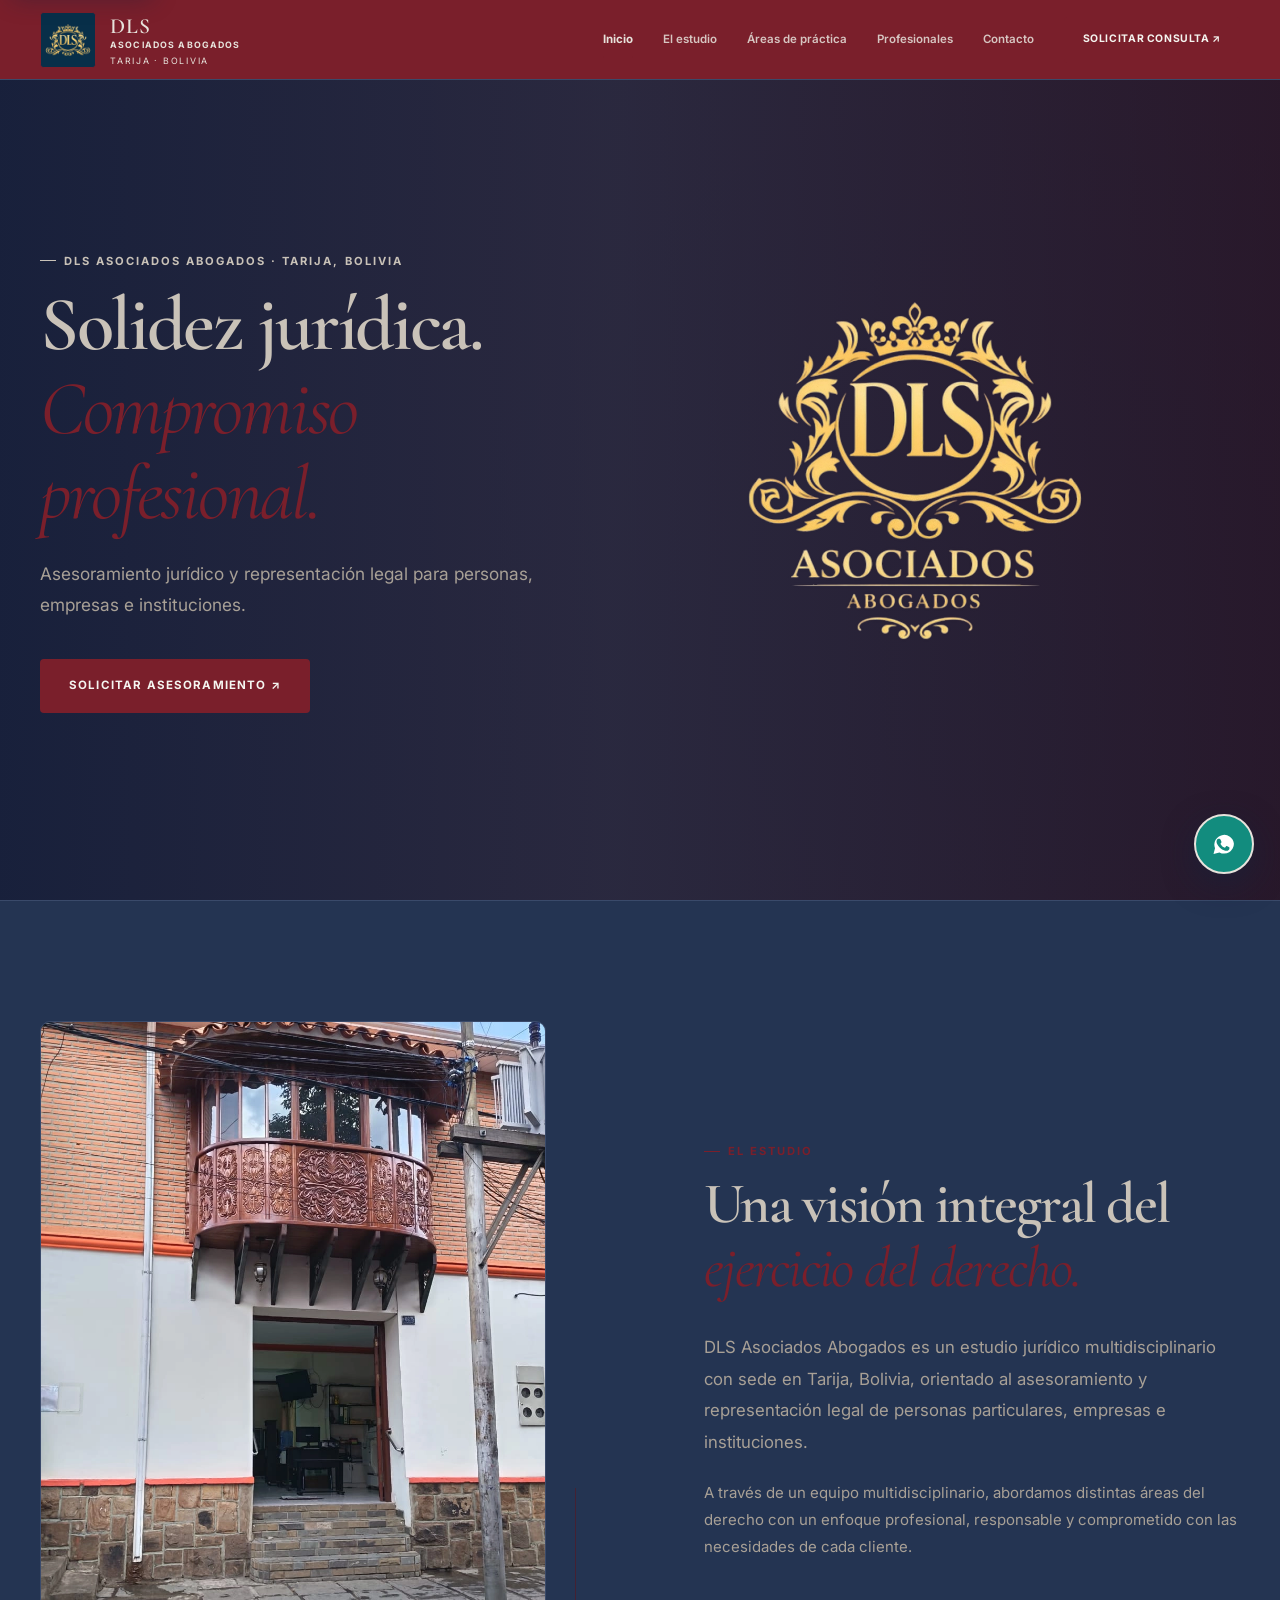
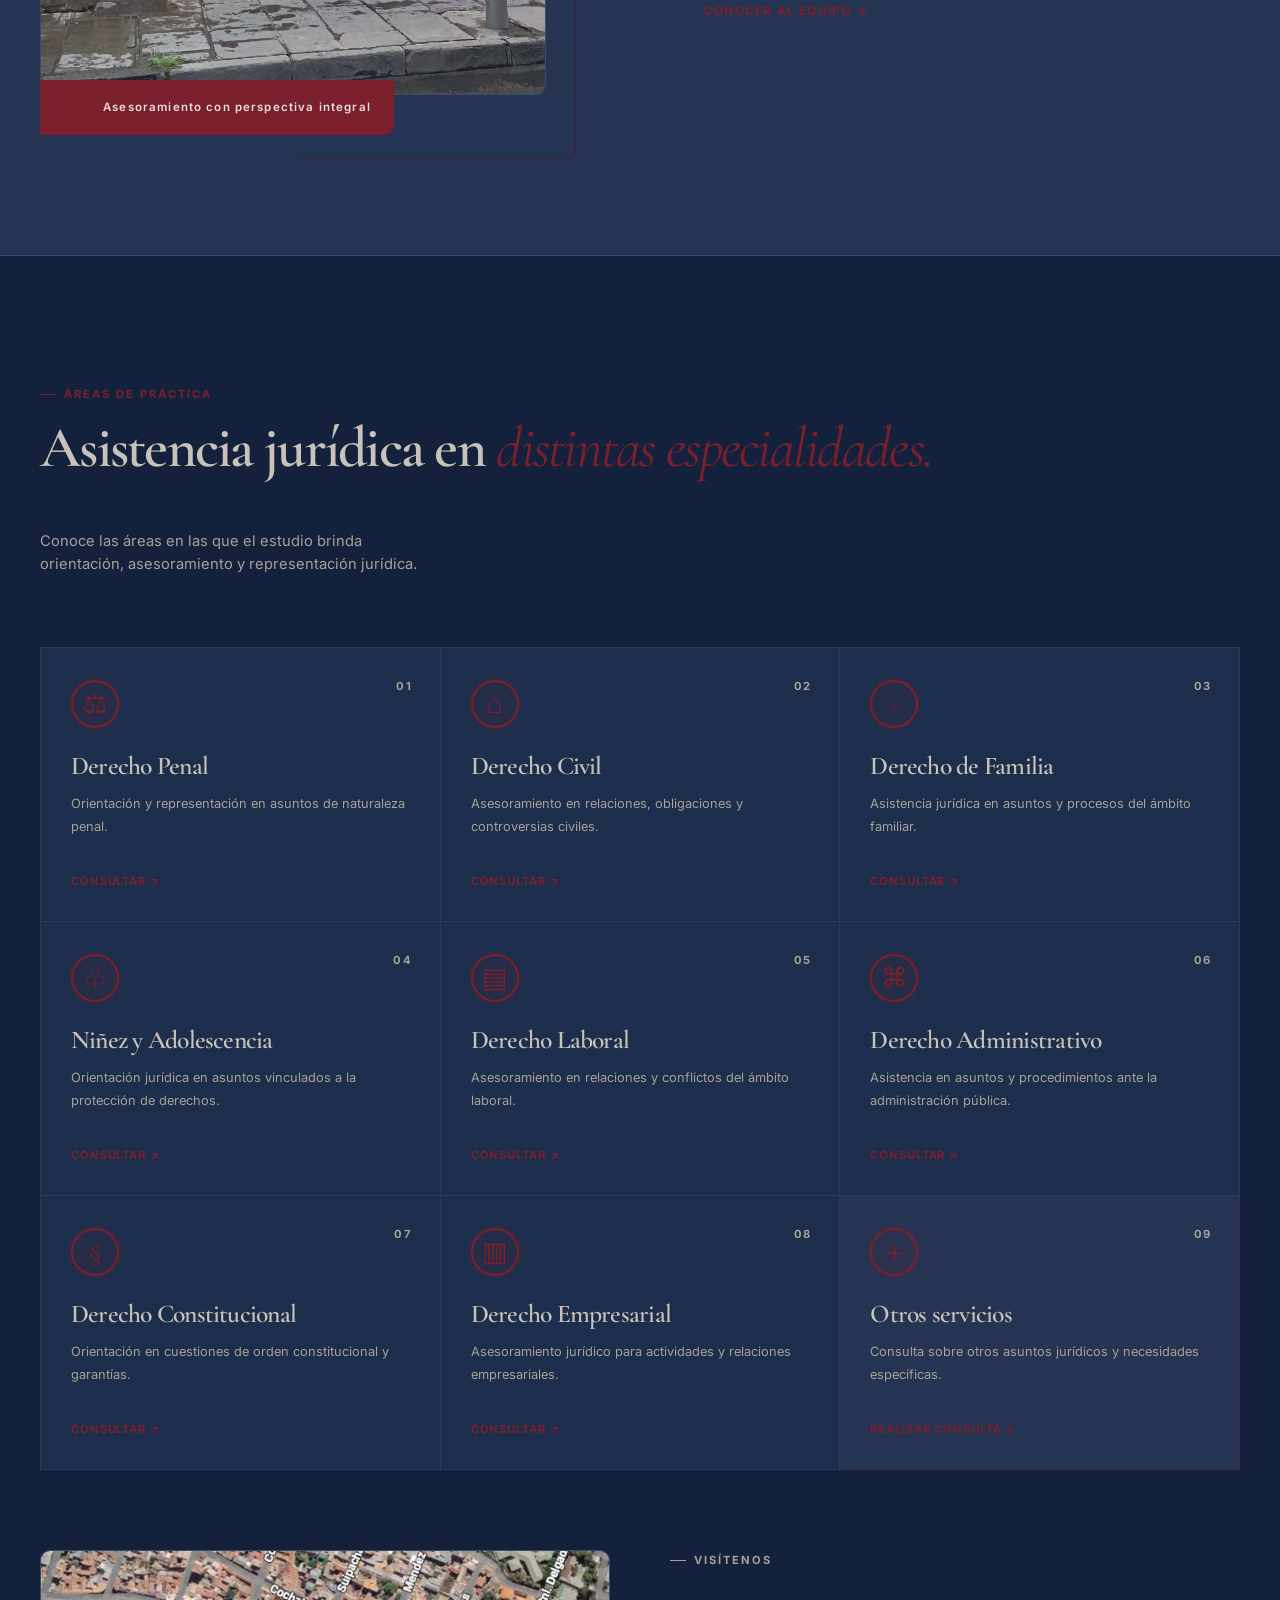
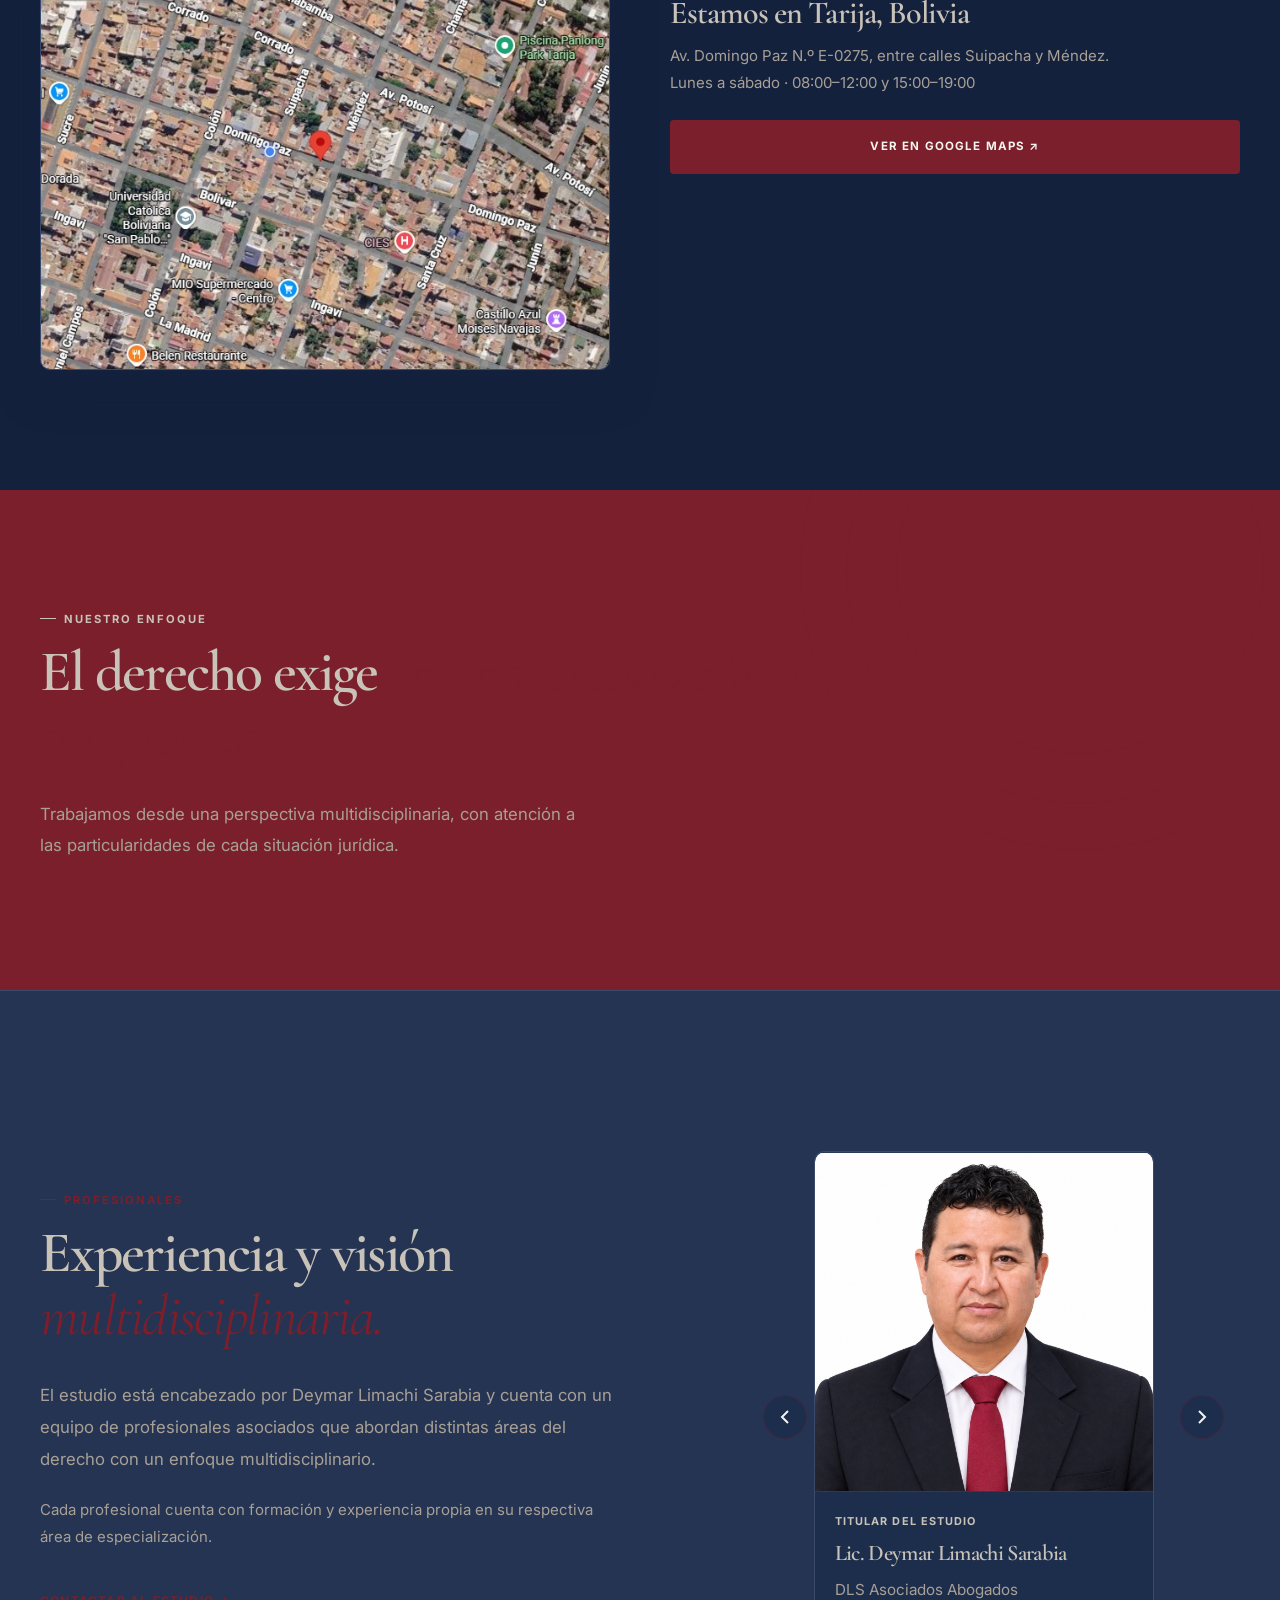
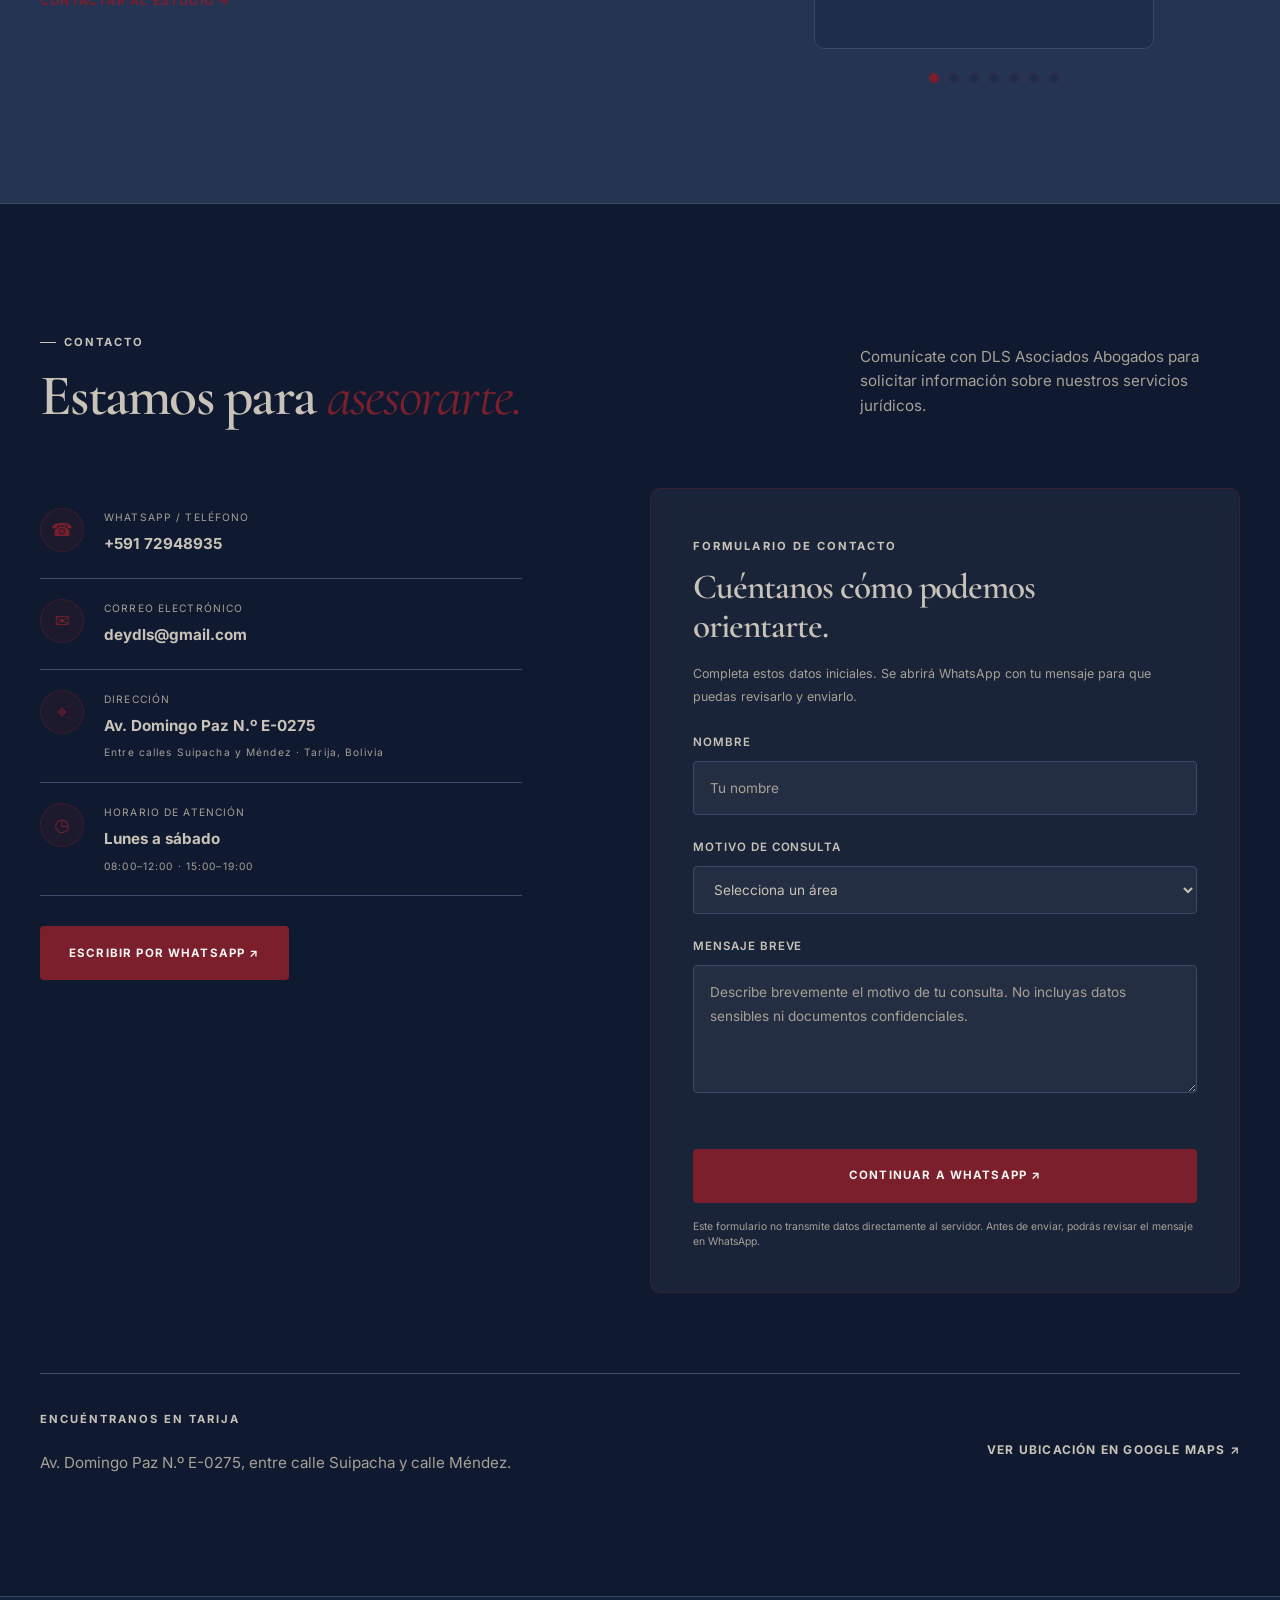
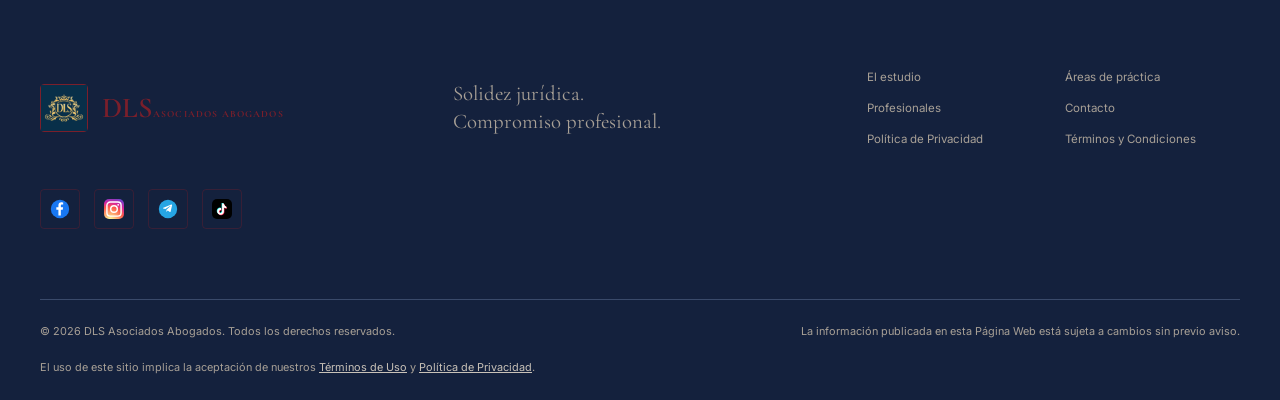
==== commit b8b6ce7b: "Actualizar fotos de equipo y agregar Lic. a nombres de profesionales" ====
--- a/index.html
+++ b/index.html
@@ -373,7 +373,7 @@
                   </div>
                   <div class="team-card-info">
                     <span class="team-card-badge">TITULAR DEL ESTUDIO</span>
-                    <h3>Deymar Limachi Sarabia</h3>
+                    <h3>Lic. Deymar Limachi Sarabia</h3>
                     <p>DLS Asociados Abogados</p>
                   </div>
                 </article>
@@ -384,7 +384,7 @@
                   </div>
                   <div class="team-card-info">
                     <span class="team-card-badge">ASOCIADO</span>
-                    <h3>Jorge Luis Lema Armella</h3>
+                    <h3>Lic. Jorge Luis Lema Armella</h3>
                     <p>Asociado del estudio</p>
                   </div>
                 </article>
@@ -394,7 +394,7 @@
                   </div>
                   <div class="team-card-info">
                     <span class="team-card-badge">ASOCIADO</span>
-                    <h3>Marco Antonio Janco Balderrama</h3>
+                    <h3>Lic. Marco Antonio Janco Balderrama</h3>
                     <p>Asociado del estudio</p>
                   </div>
                 </article>
@@ -404,7 +404,7 @@
                   </div>
                   <div class="team-card-info">
                     <span class="team-card-badge">ASOCIADO</span>
-                    <h3>Maribel Avilez Altamirano</h3>
+                    <h3>Lic. Maribel Avilez Altamirano</h3>
                     <p>Asociada del estudio</p>
                   </div>
                 </article>
@@ -414,7 +414,7 @@
                   </div>
                   <div class="team-card-info">
                     <span class="team-card-badge">ASOCIADO</span>
-                    <h3>Moises Rodrigo Torrez Axama</h3>
+                    <h3>Lic. Moises Rodrigo Torrez Axama</h3>
                     <p>Asociado del estudio</p>
                   </div>
                 </article>
@@ -424,7 +424,7 @@
                   </div>
                   <div class="team-card-info">
                     <span class="team-card-badge">ASOCIADO</span>
-                    <h3>Pablo Téllez Ayala</h3>
+                    <h3>Lic. Pablo Téllez Ayala</h3>
                     <p>Asociado del estudio</p>
                   </div>
                 </article>
@@ -434,7 +434,7 @@
                   </div>
                   <div class="team-card-info">
                     <span class="team-card-badge">ASOCIADO</span>
-                    <h3>Richard Daniel Hoyos Torrez</h3>
+                    <h3>Lic. Richard Daniel Hoyos Torrez</h3>
                     <p>Asociado del estudio</p>
                   </div>
                 </article>
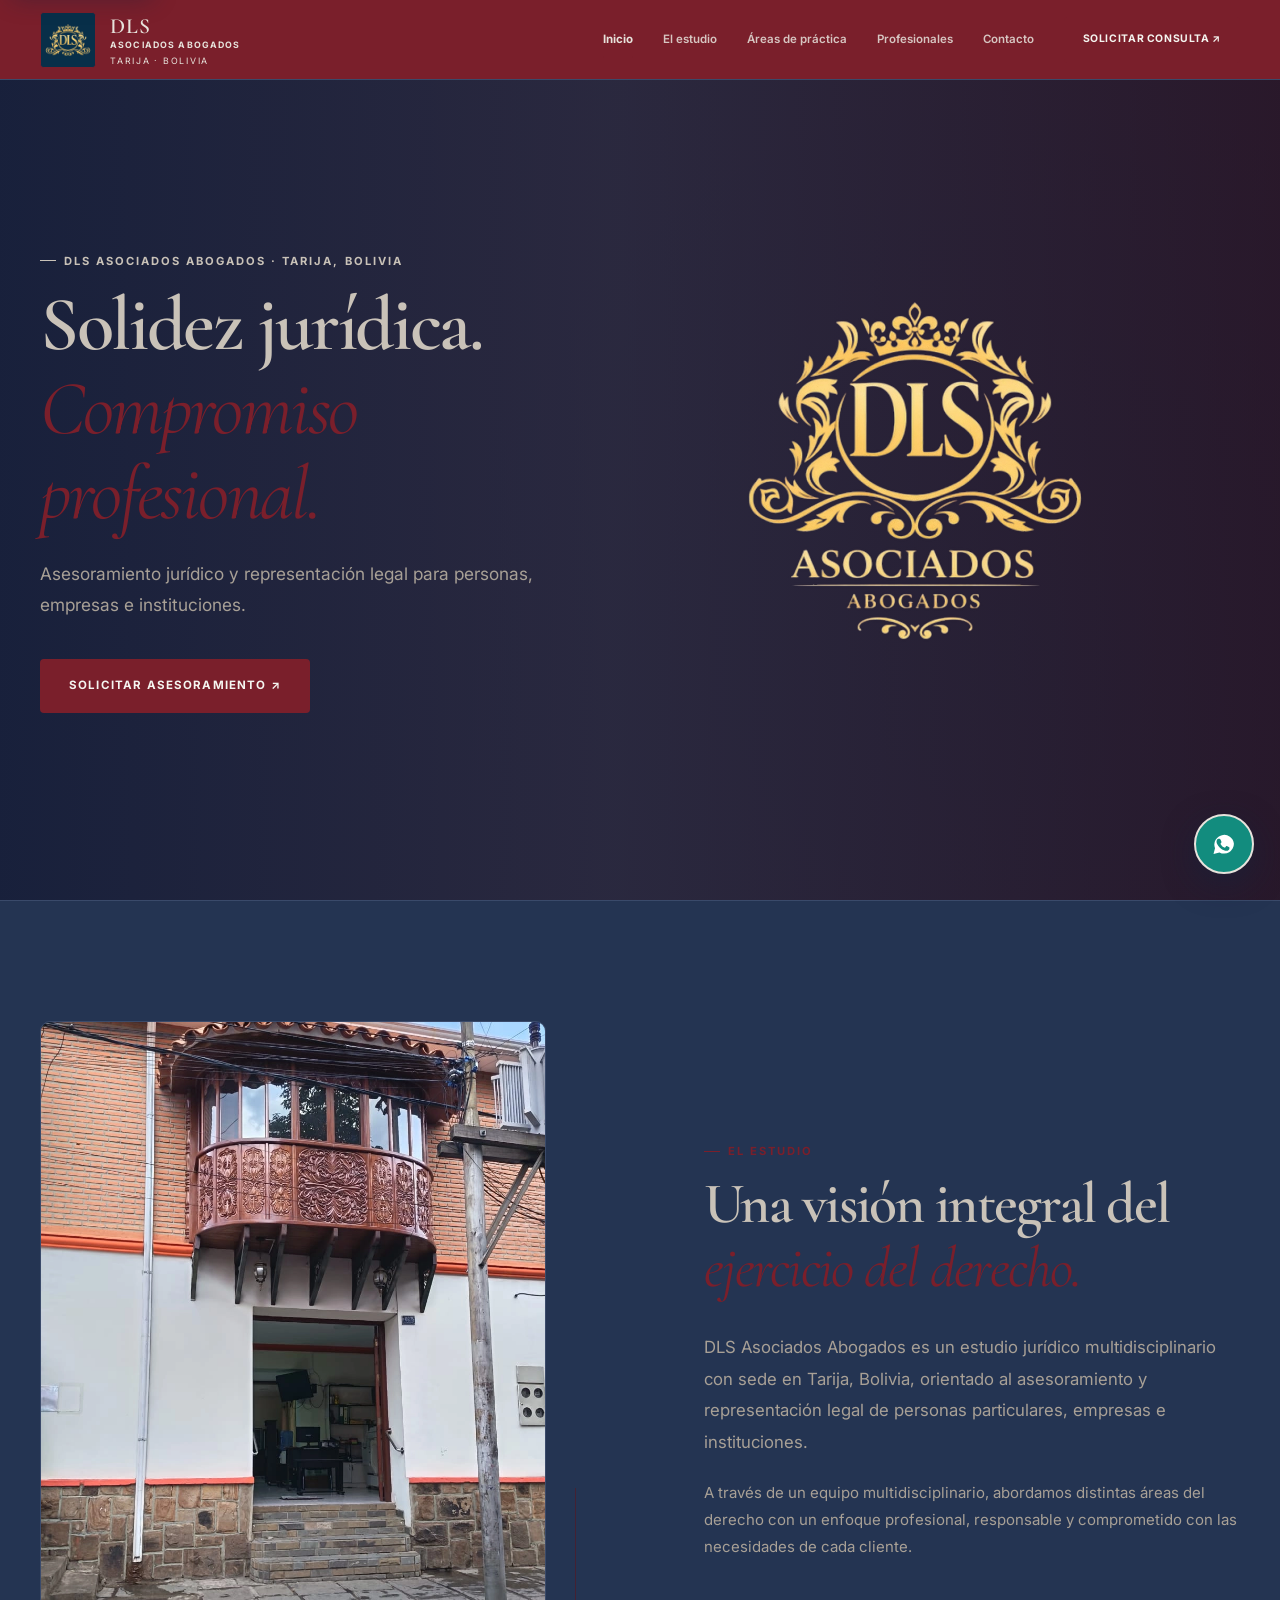
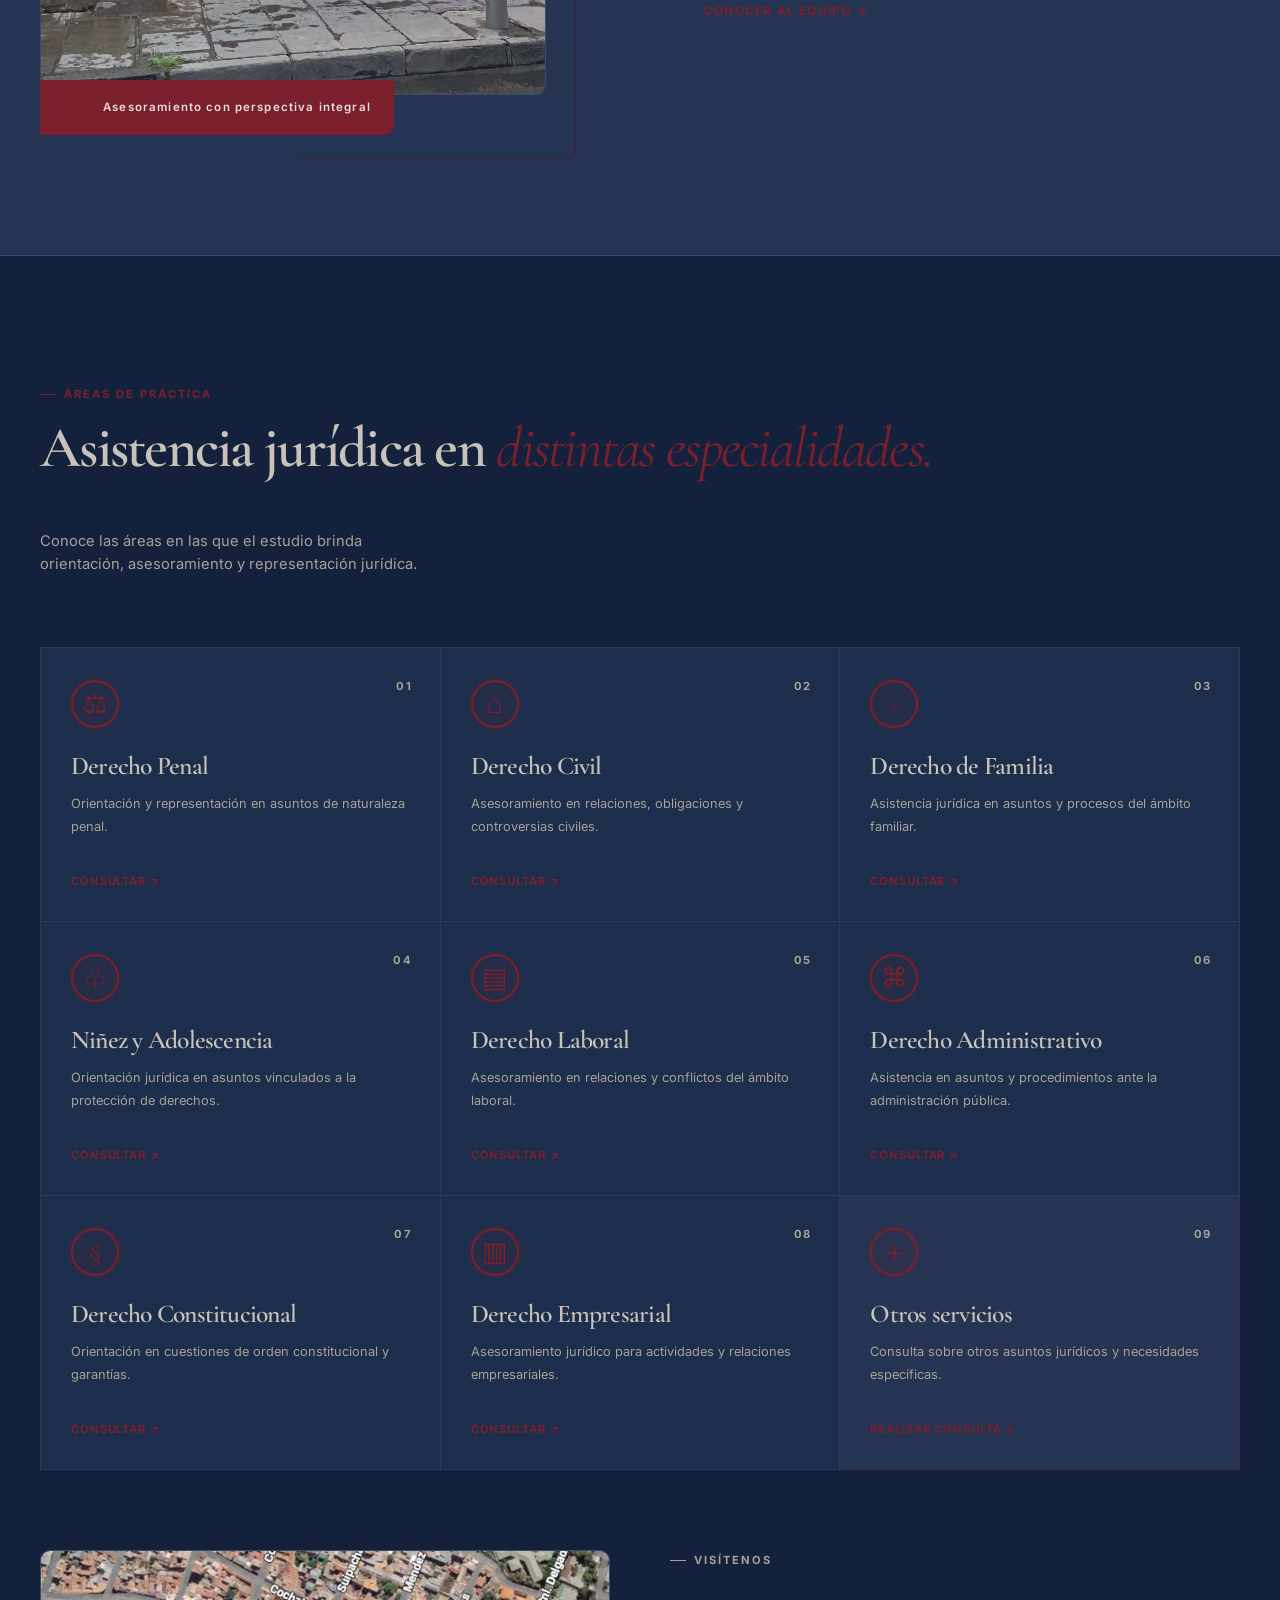
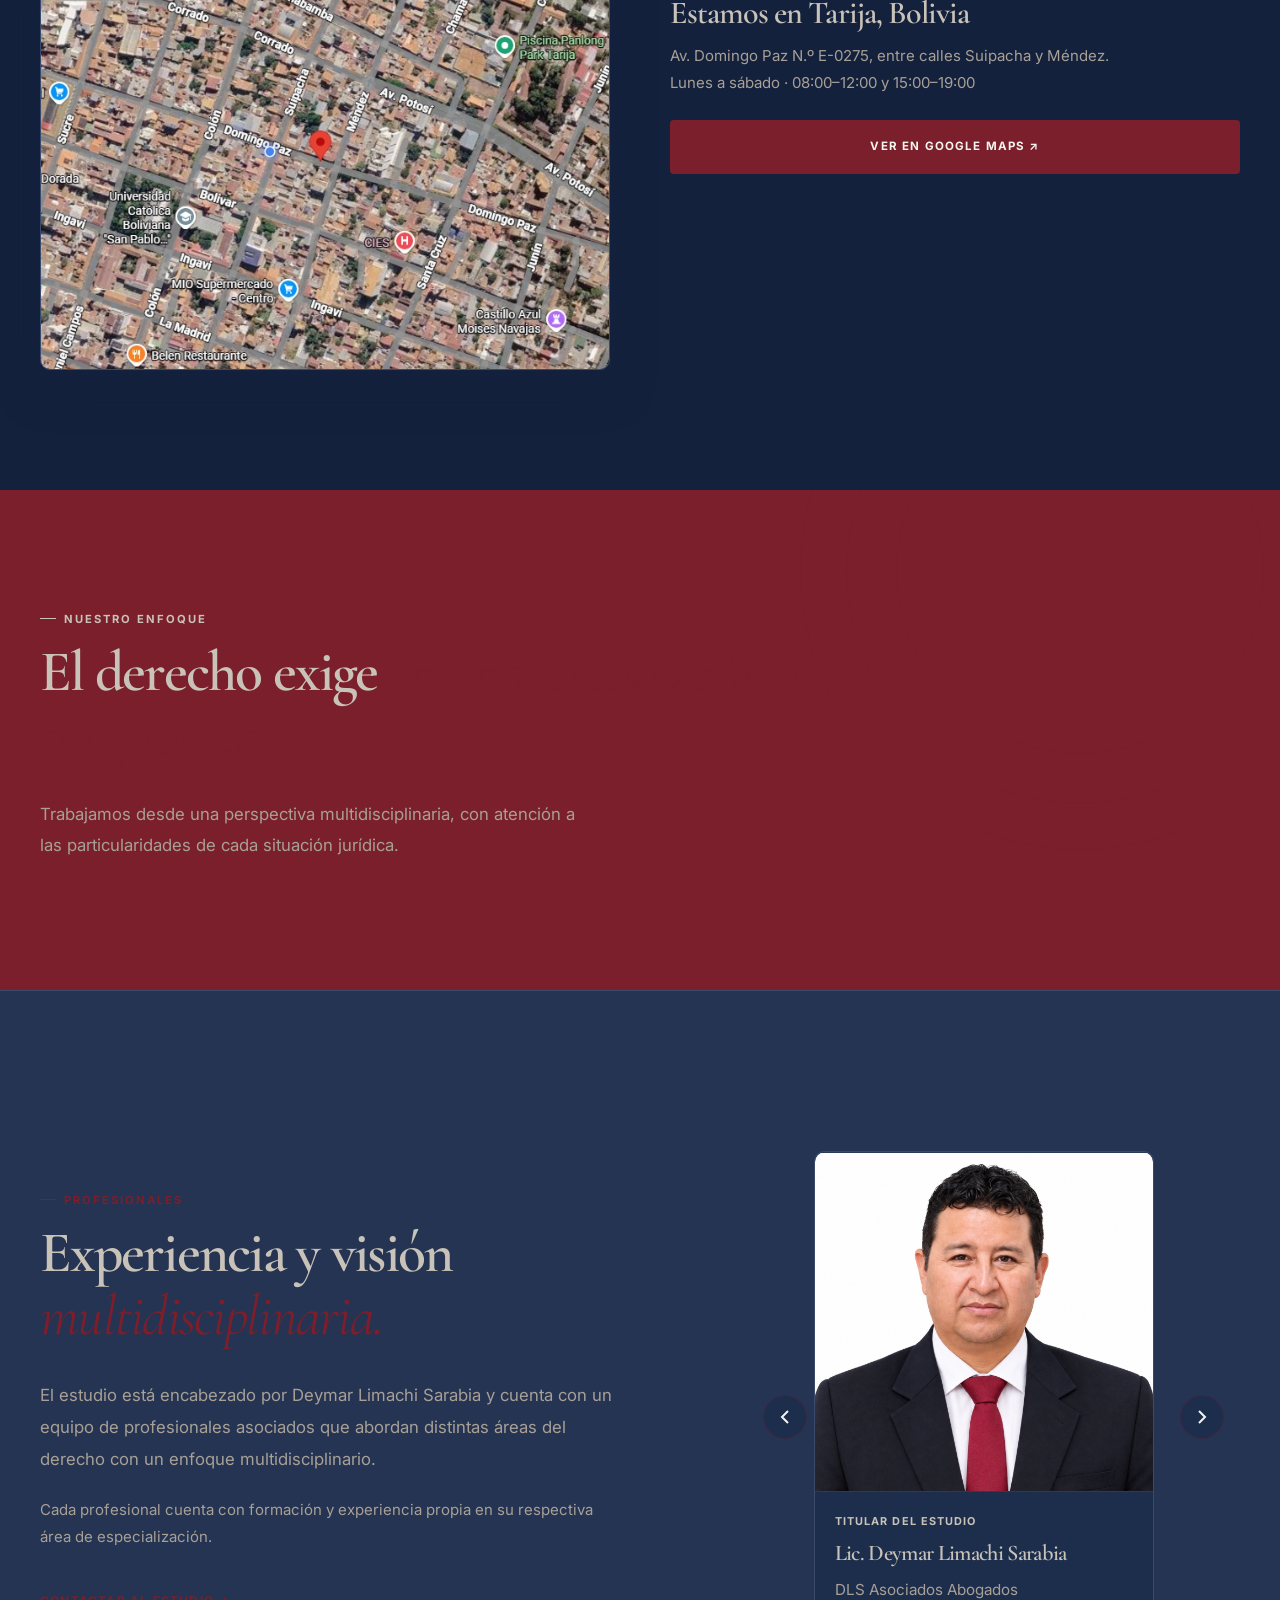
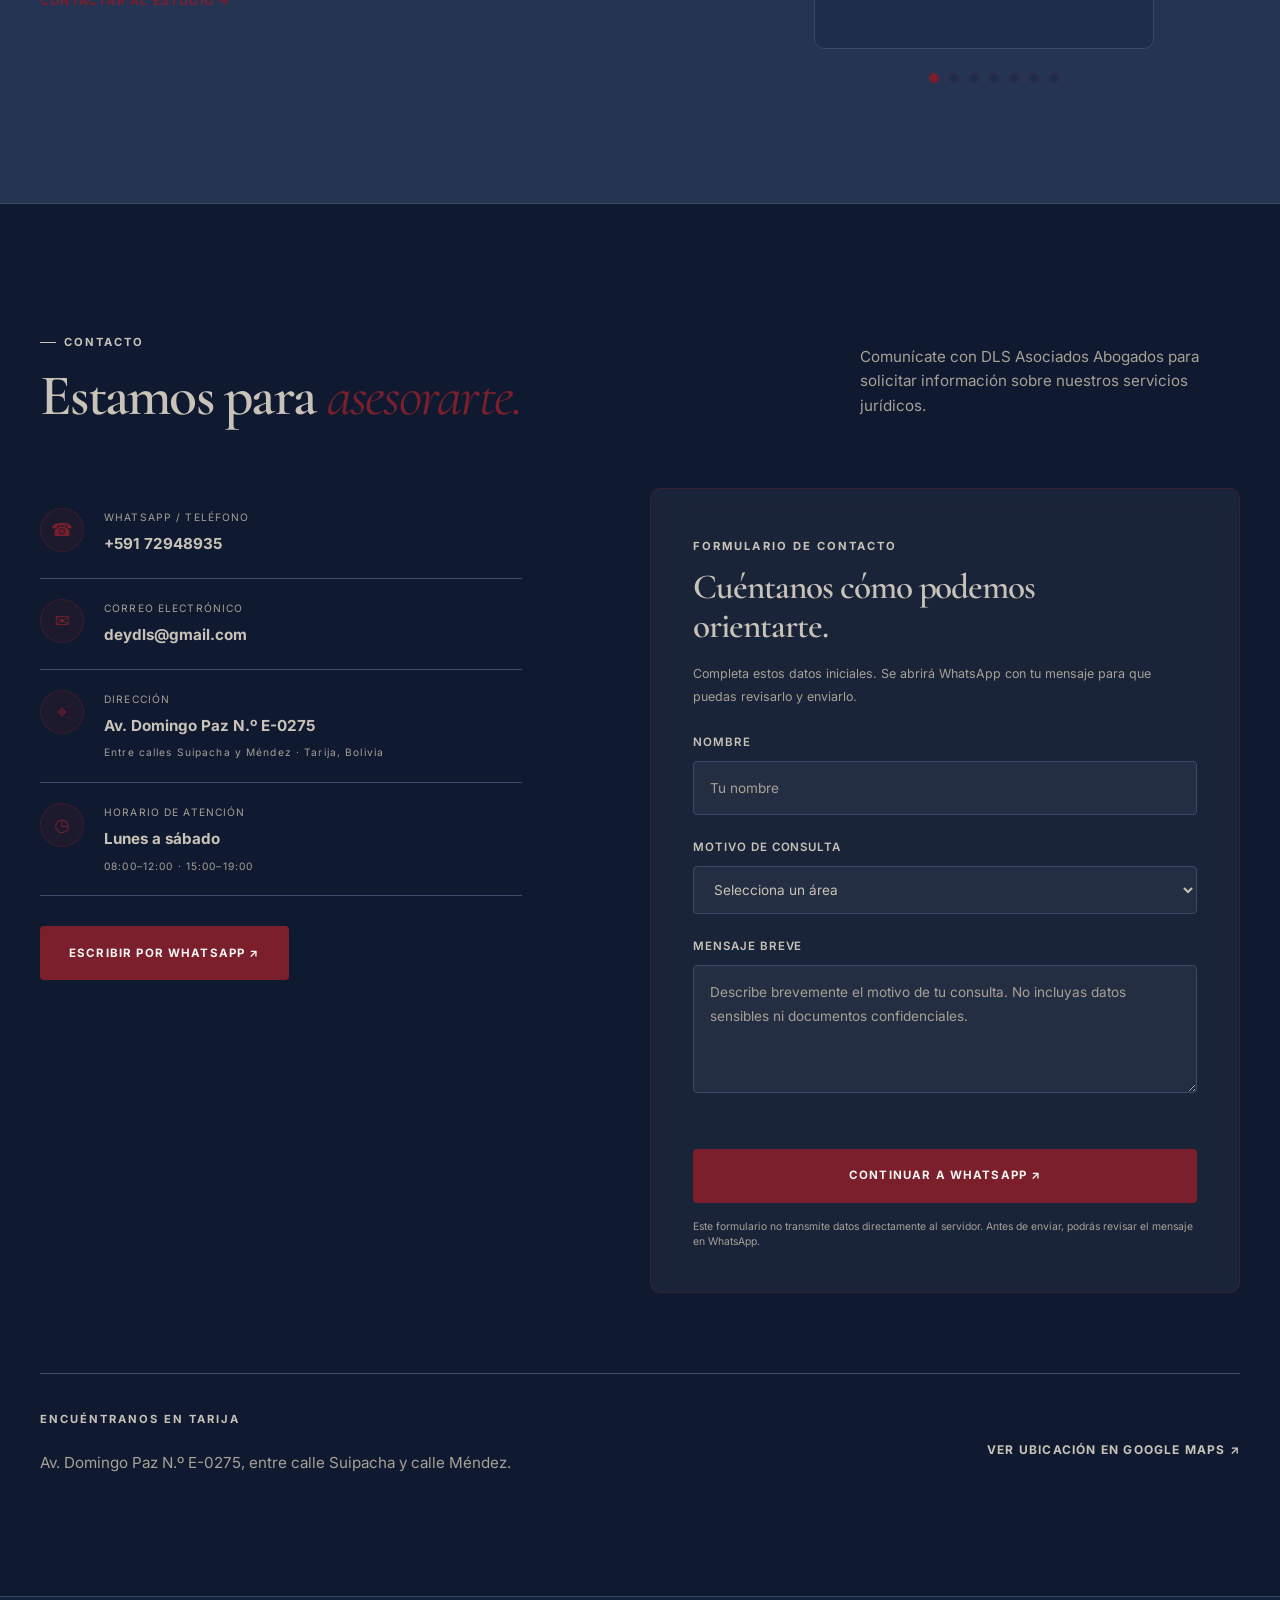
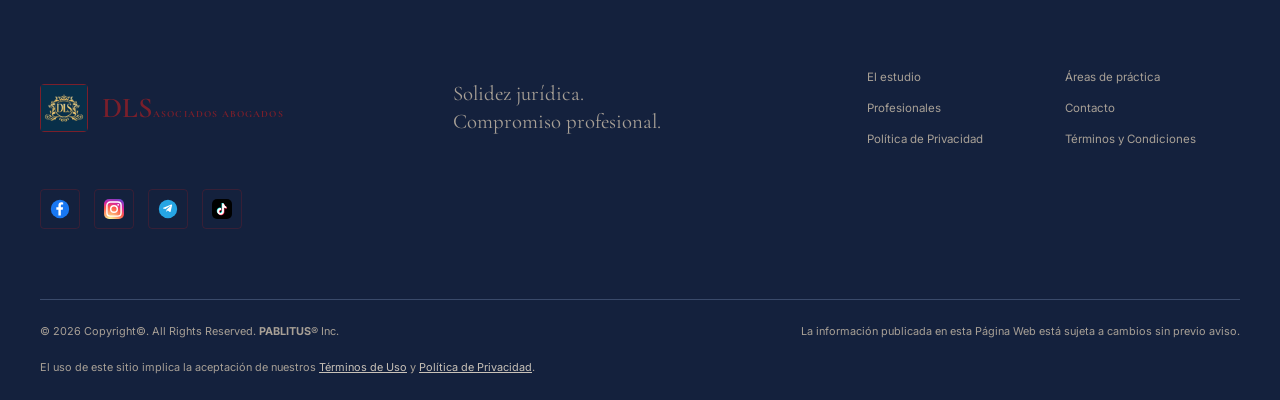
==== commit b8be7ef0: "Actualizar copyright a PABLITUS Inc. en todas las páginas" ====
--- a/index.html
+++ b/index.html
@@ -13,8 +13,10 @@
     />
     <meta name="author" content="DLS Asociados Abogados" />
     <meta name="robots" content="index, follow" />
+    <link rel="canonical" href="https://dls-asociados-abogados.netlify.app/" />
 
     <!-- Open Graph / Redes sociales -->
+    <meta property="og:url" content="https://dls-asociados-abogados.netlify.app/" />
     <meta property="og:type" content="website" />
     <meta property="og:title" content="DLS Asociados Abogados | Estudio Jurídico en Tarija, Bolivia" />
     <meta property="og:description" content="Asesoramiento y representación jurídica en Tarija, Bolivia. Derecho penal, civil, familia, laboral, administrativo, constitucional y empresarial." />
@@ -69,6 +71,7 @@
         "@type": "LegalService",
         "name": "DLS Asociados Abogados",
         "legalName": "Estudio Jurídico DLS Asociados Abogados",
+        "url": "https://dls-asociados-abogados.netlify.app/",
         "telephone": "+59172948935",
         "email": "deydls@gmail.com",
         "image": "assets/logo/logo portada.webp",
@@ -624,7 +627,7 @@
         </div>
       </div>
       <div class="container footer-bottom">
-        <span>© <span id="current-year"></span> DLS Asociados Abogados. Todos los derechos reservados.</span>
+        <span>© <span id="current-year"></span> Copyright©. All Rights Reserved. <strong>PABLITUS</strong>® Inc.</span>
         <span>La información publicada en esta Página Web está sujeta a cambios sin previo aviso.</span>
         <span>El uso de este sitio implica la aceptación de nuestros <a href="terms-of-service.html" style="color: var(--ink); text-decoration: underline;">Términos de Uso</a> y <a href="privacy-policy.html" style="color: var(--ink); text-decoration: underline;">Política de Privacidad</a>.</span>
       </div>
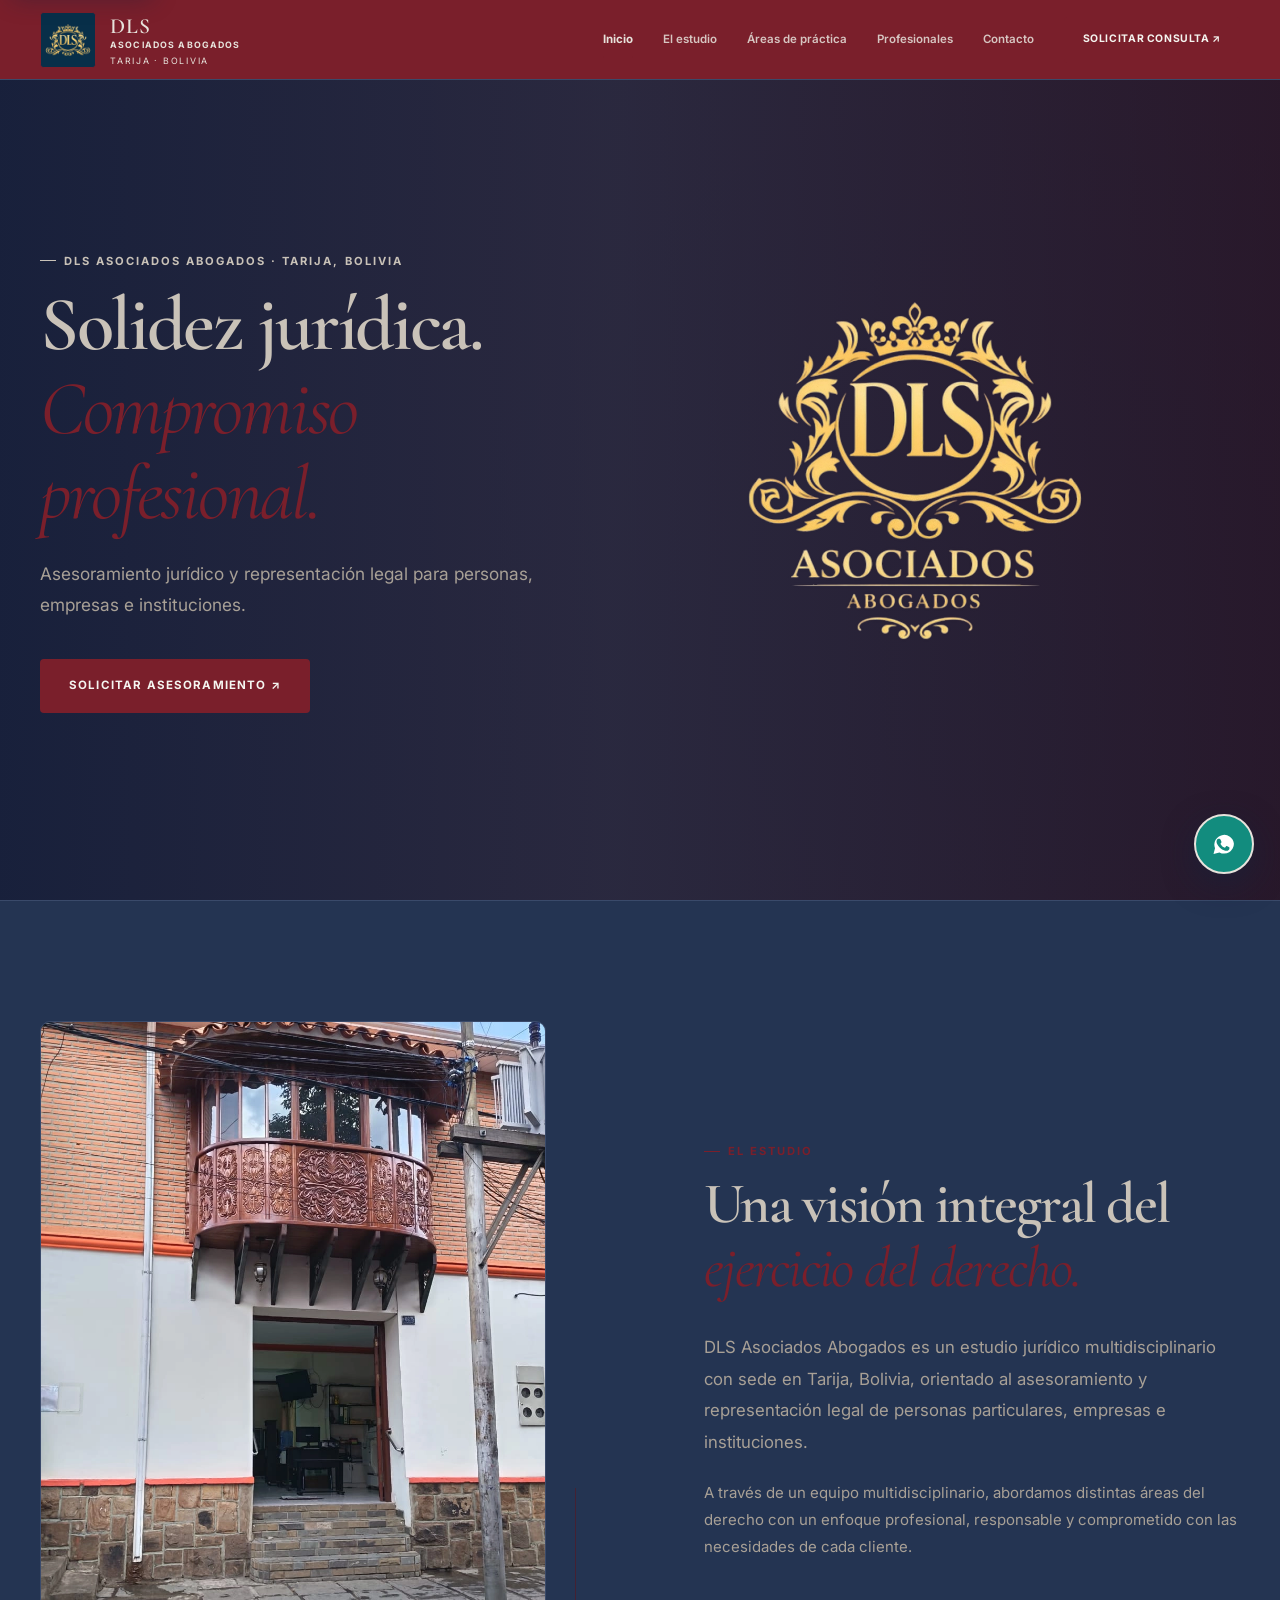
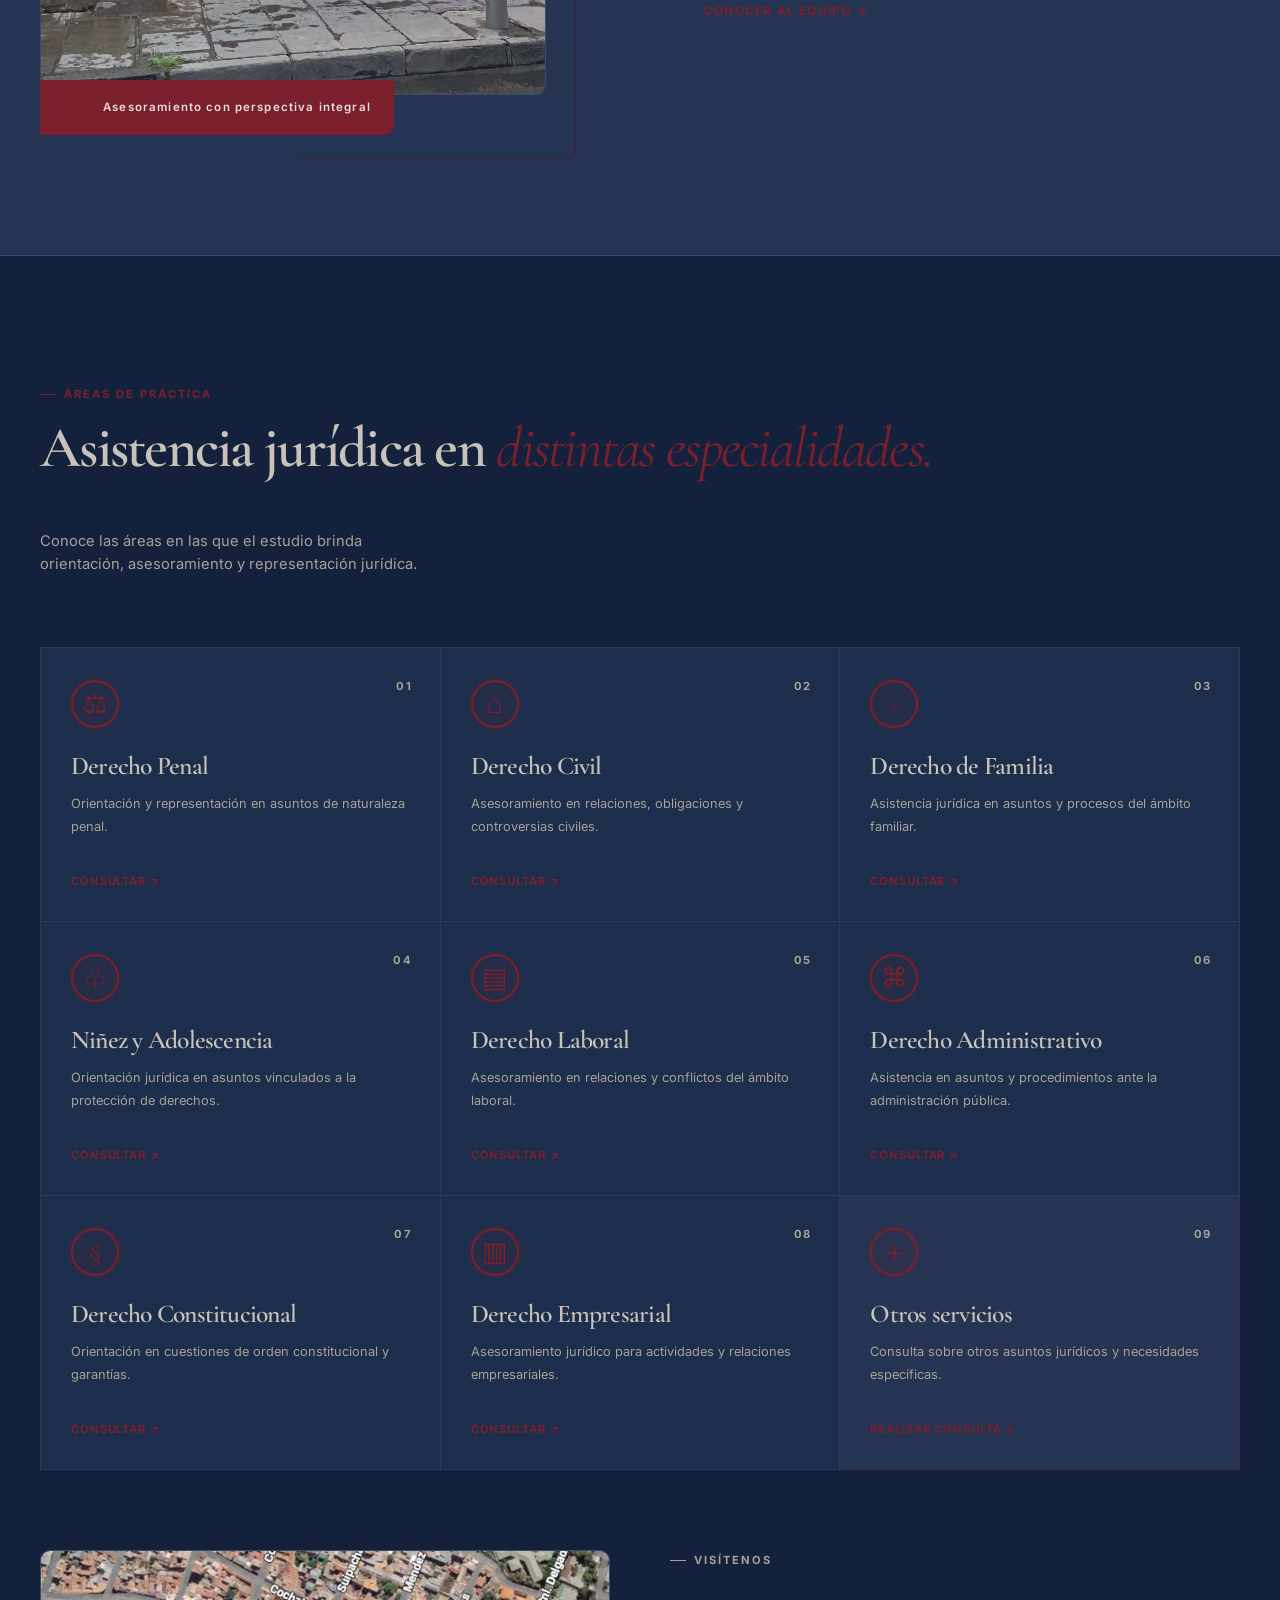
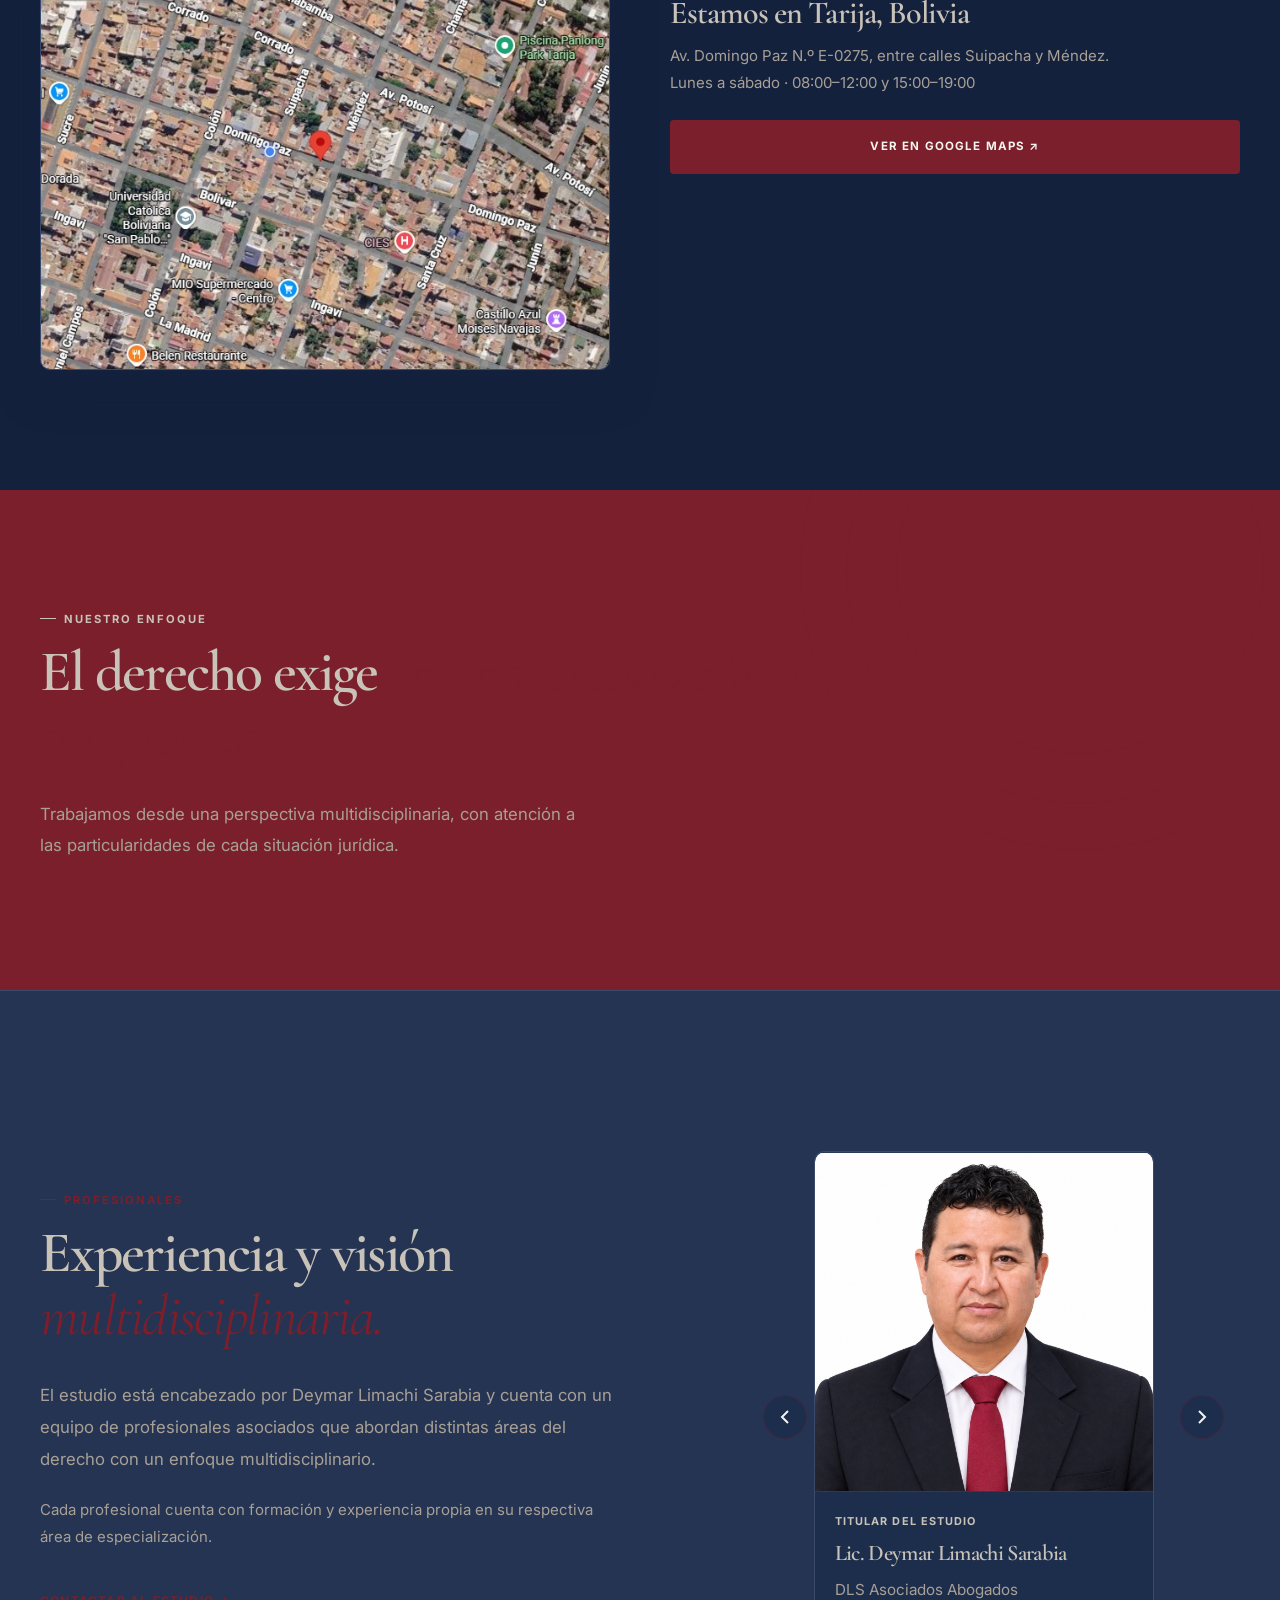
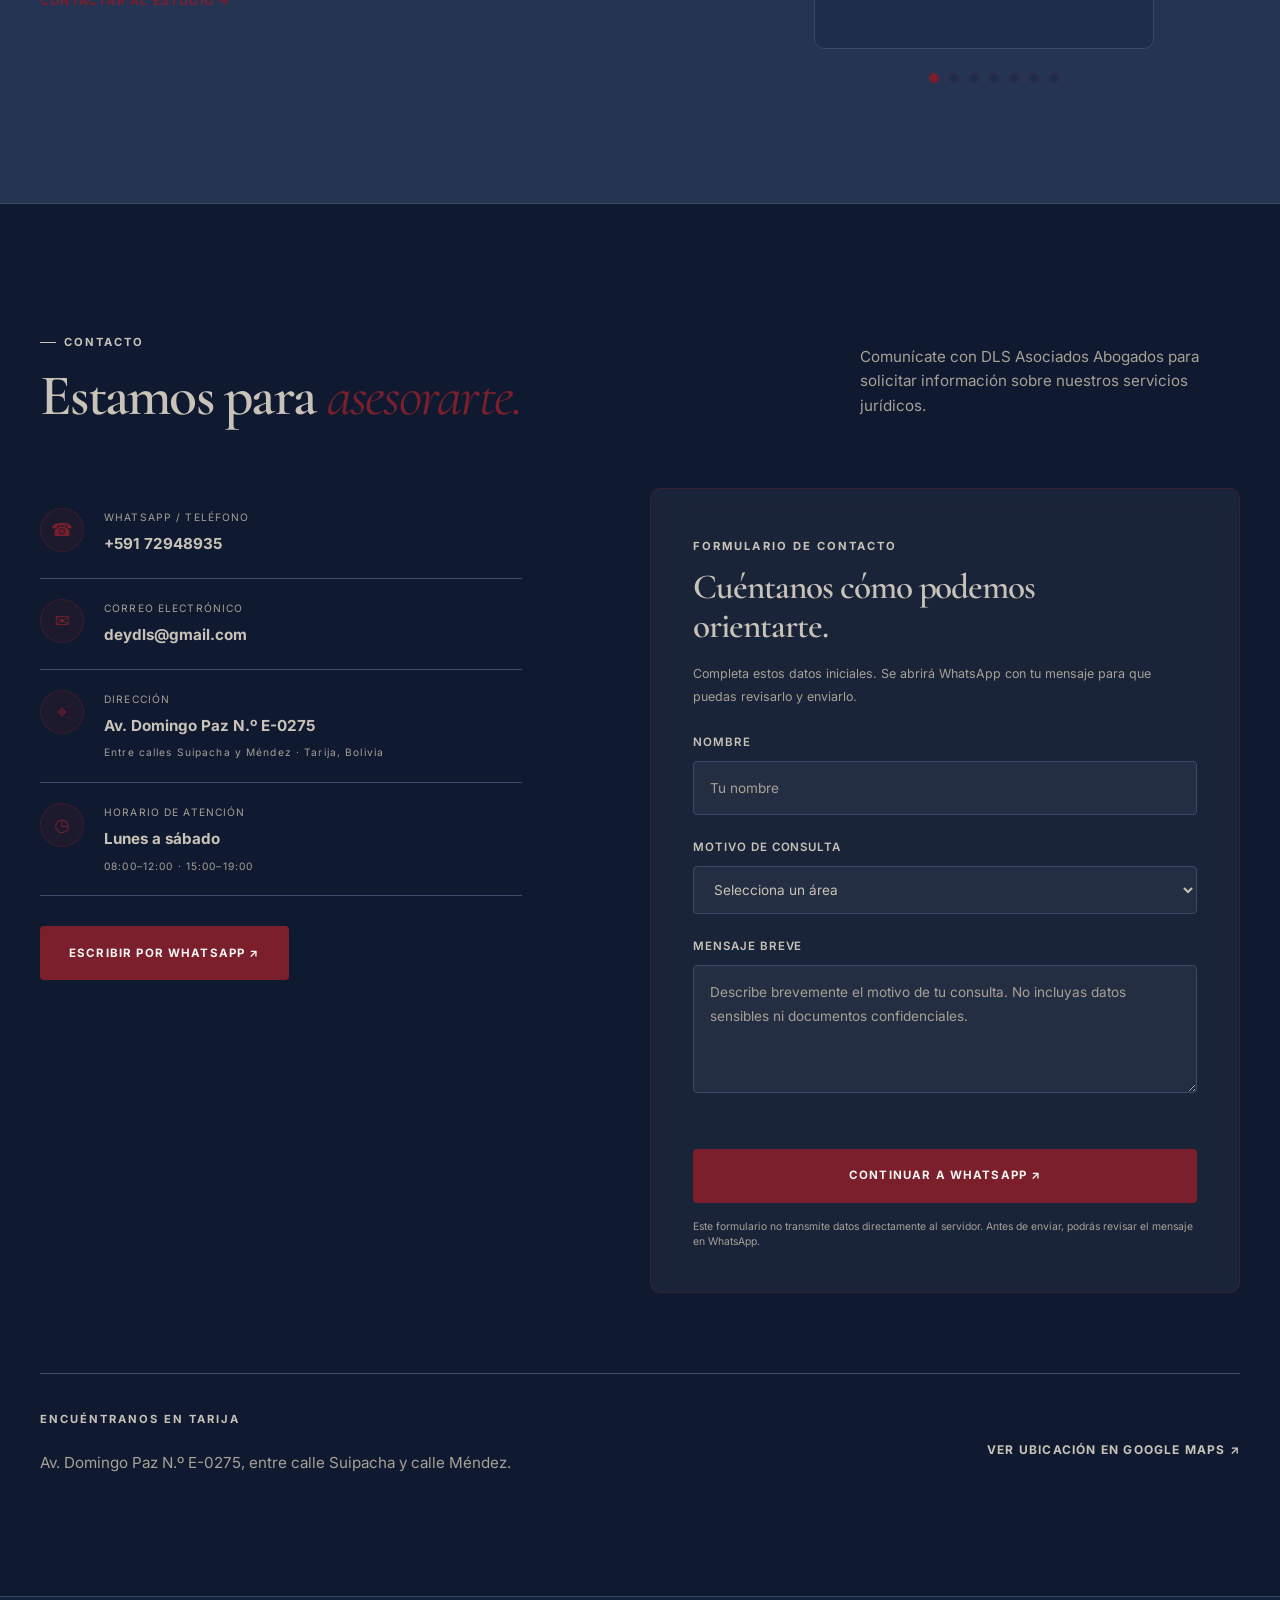
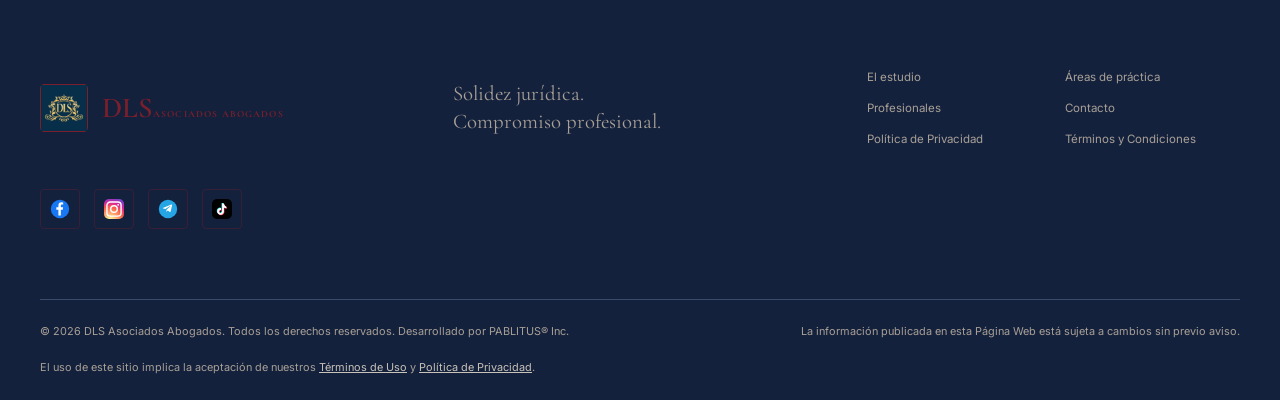
==== commit d00eced0: "Actualización final: copyright, título SEO, fecha de páginas legales y política de privacidad" ====
--- a/index.html
+++ b/index.html
@@ -37,7 +37,7 @@
     <link rel="preload" href="assets/logo/logo portada.webp" as="image" fetchpriority="high" />
     <link rel="preload" href="assets/logo/logo-isotipo.svg" as="image" />
     <link rel="preload" href="https://fonts.googleapis.com/css2?family=Cormorant+Garamond:ital,wght@0,400;0,500;0,600;0,700;1,400&family=Inter:wght@400;500;600;700&display=swap" as="style" />
-    <title>DLS Asociados Abogados | Tarjeta jurídica en Tarija, Bolivia</title>
+    <title>DLS Asociados Abogados | Estudio Jurídico en Tarija, Bolivia</title>
 
     <!-- Favicon -->
     <link rel="icon" type="image/svg+xml" href="assets/favicon.svg" />
@@ -627,7 +627,7 @@
         </div>
       </div>
       <div class="container footer-bottom">
-        <span>© <span id="current-year"></span> Copyright©. All Rights Reserved. <strong>PABLITUS</strong>® Inc.</span>
+        <span>© <span id="current-year"></span> DLS Asociados Abogados. Todos los derechos reservados. Desarrollado por PABLITUS® Inc.</span>
         <span>La información publicada en esta Página Web está sujeta a cambios sin previo aviso.</span>
         <span>El uso de este sitio implica la aceptación de nuestros <a href="terms-of-service.html" style="color: var(--ink); text-decoration: underline;">Términos de Uso</a> y <a href="privacy-policy.html" style="color: var(--ink); text-decoration: underline;">Política de Privacidad</a>.</span>
       </div>
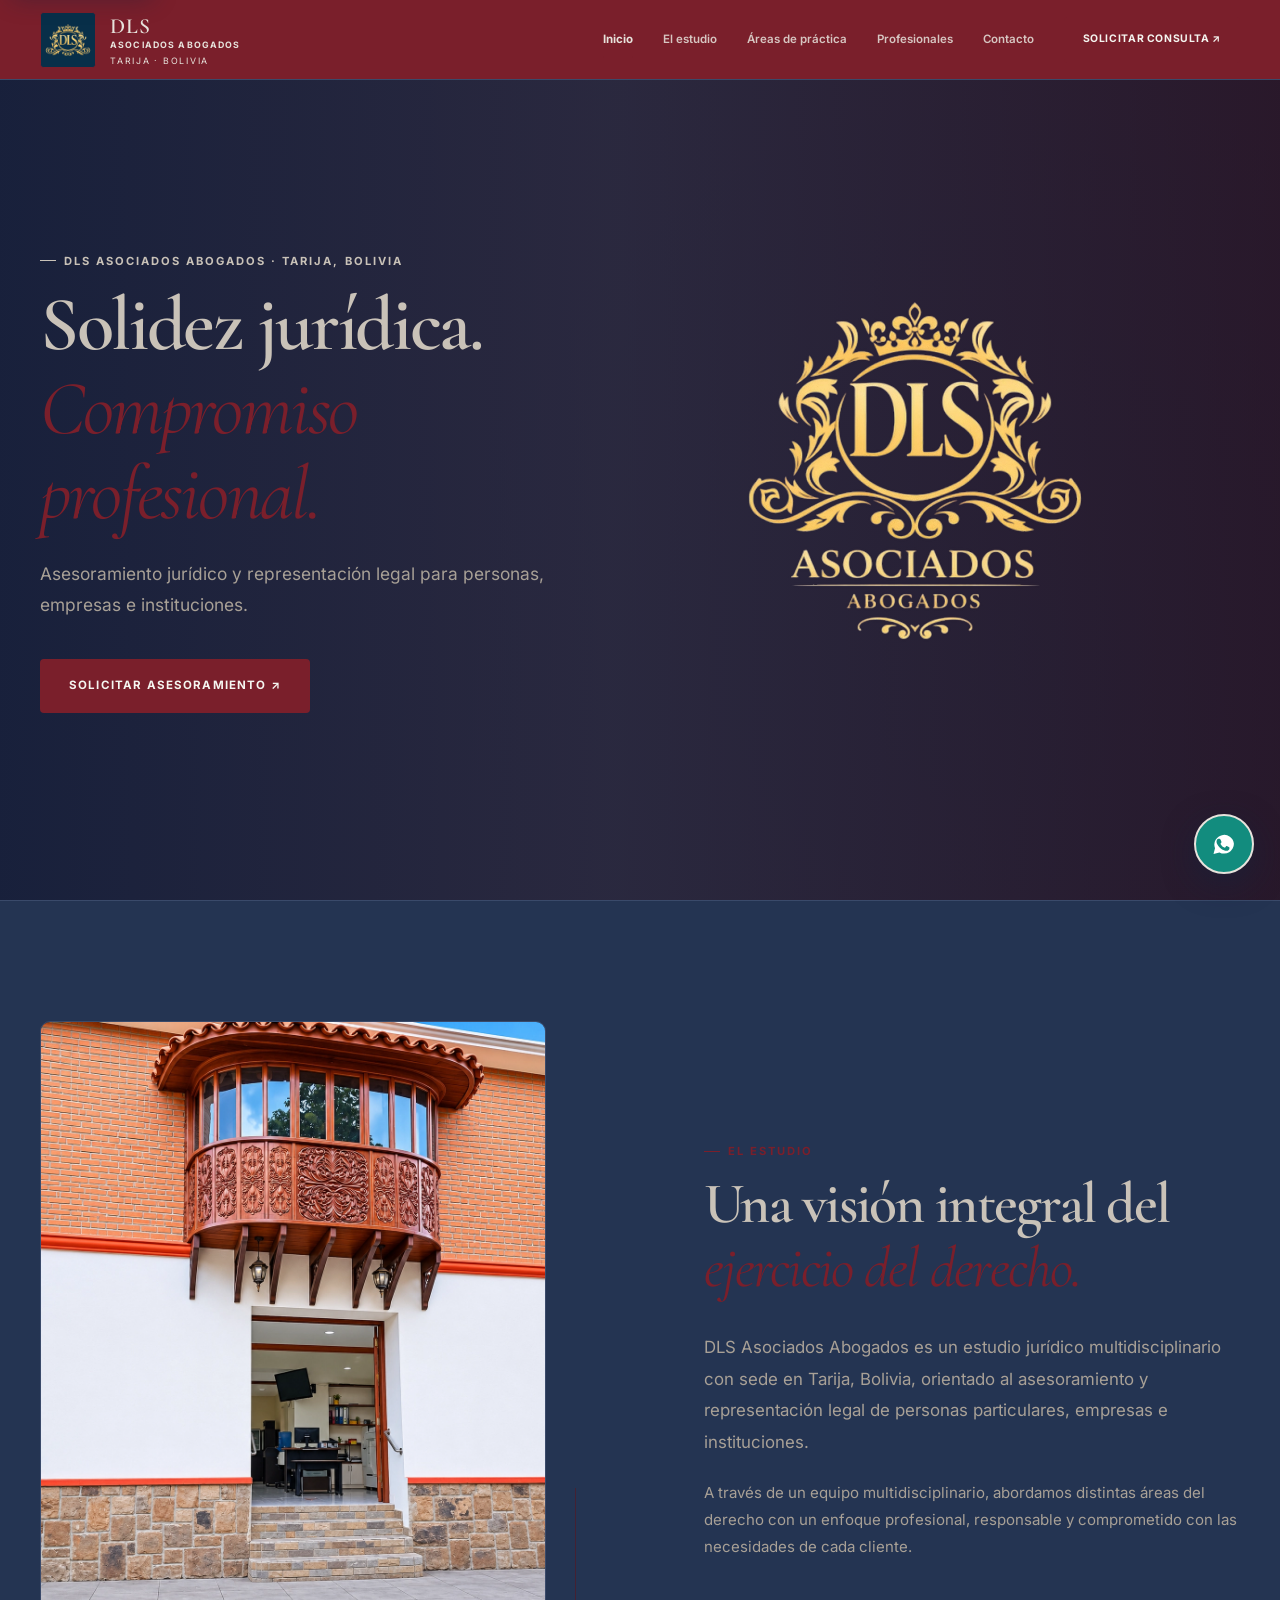
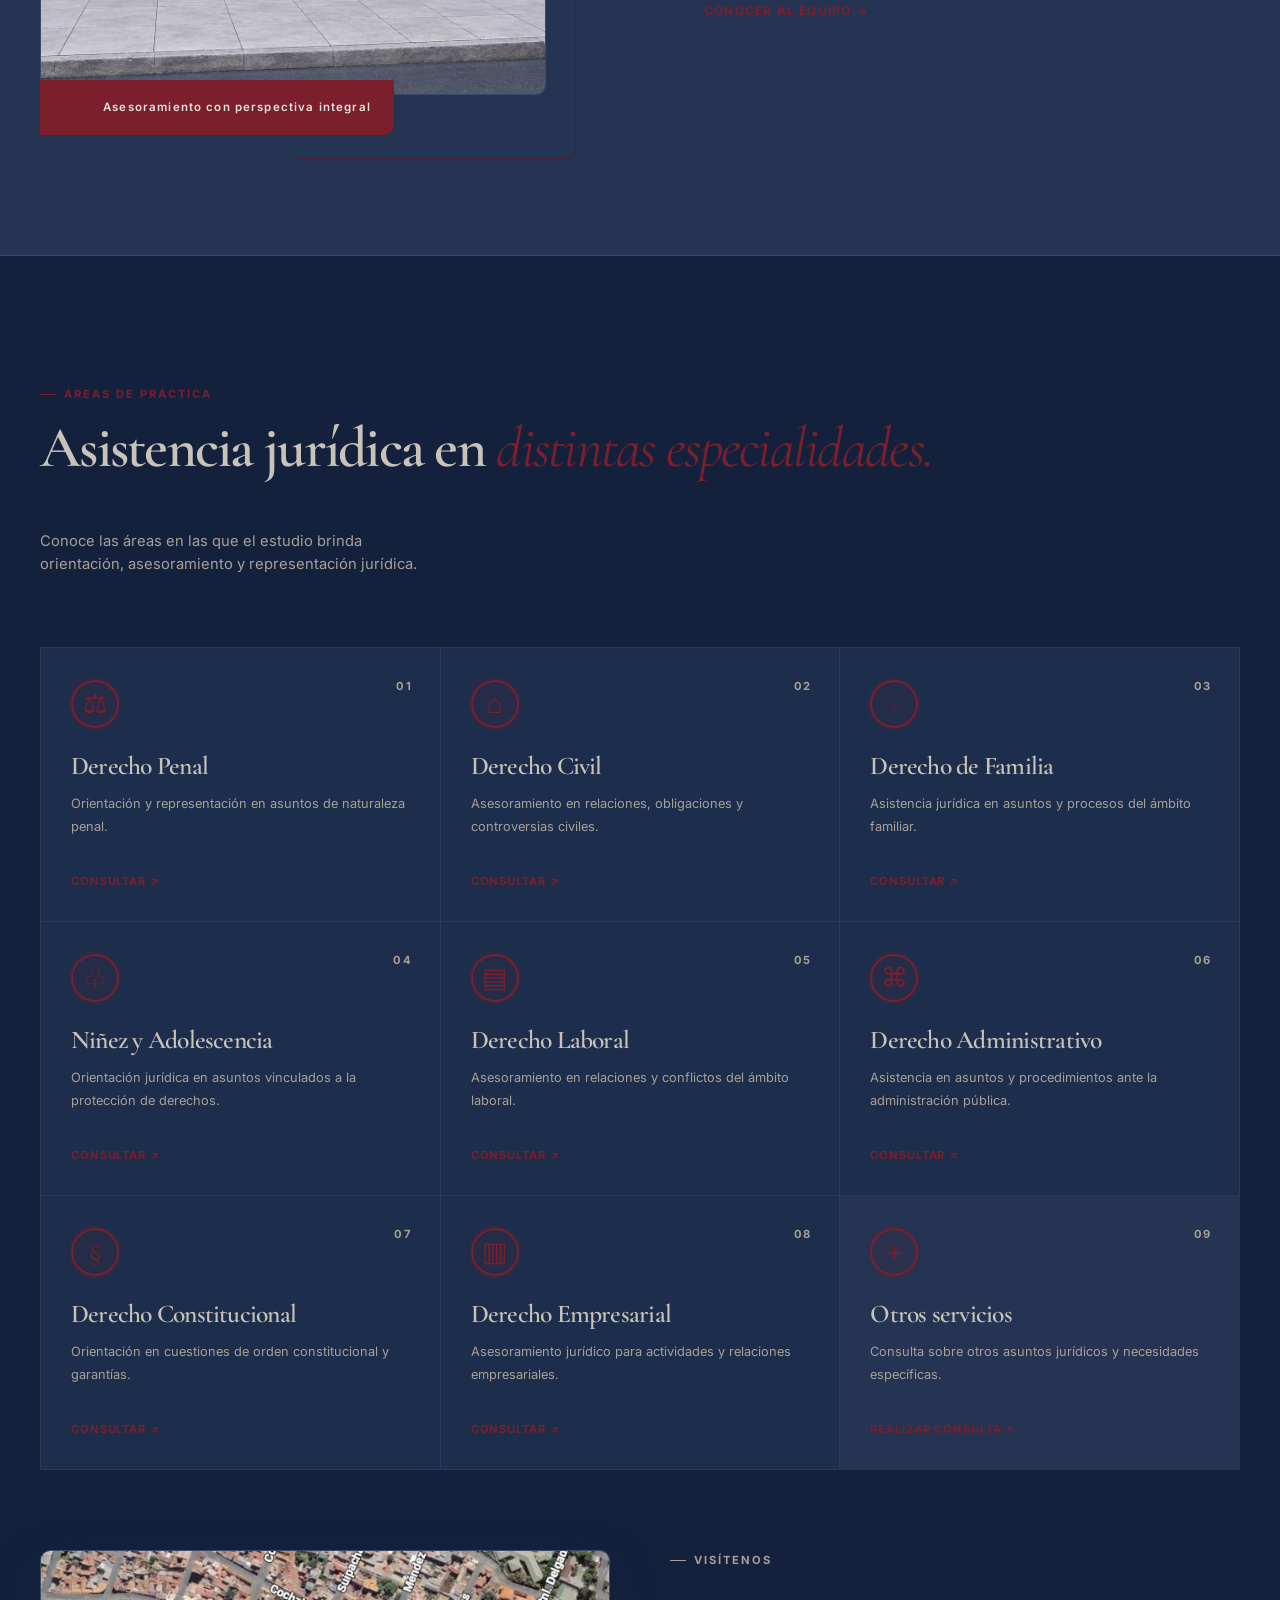
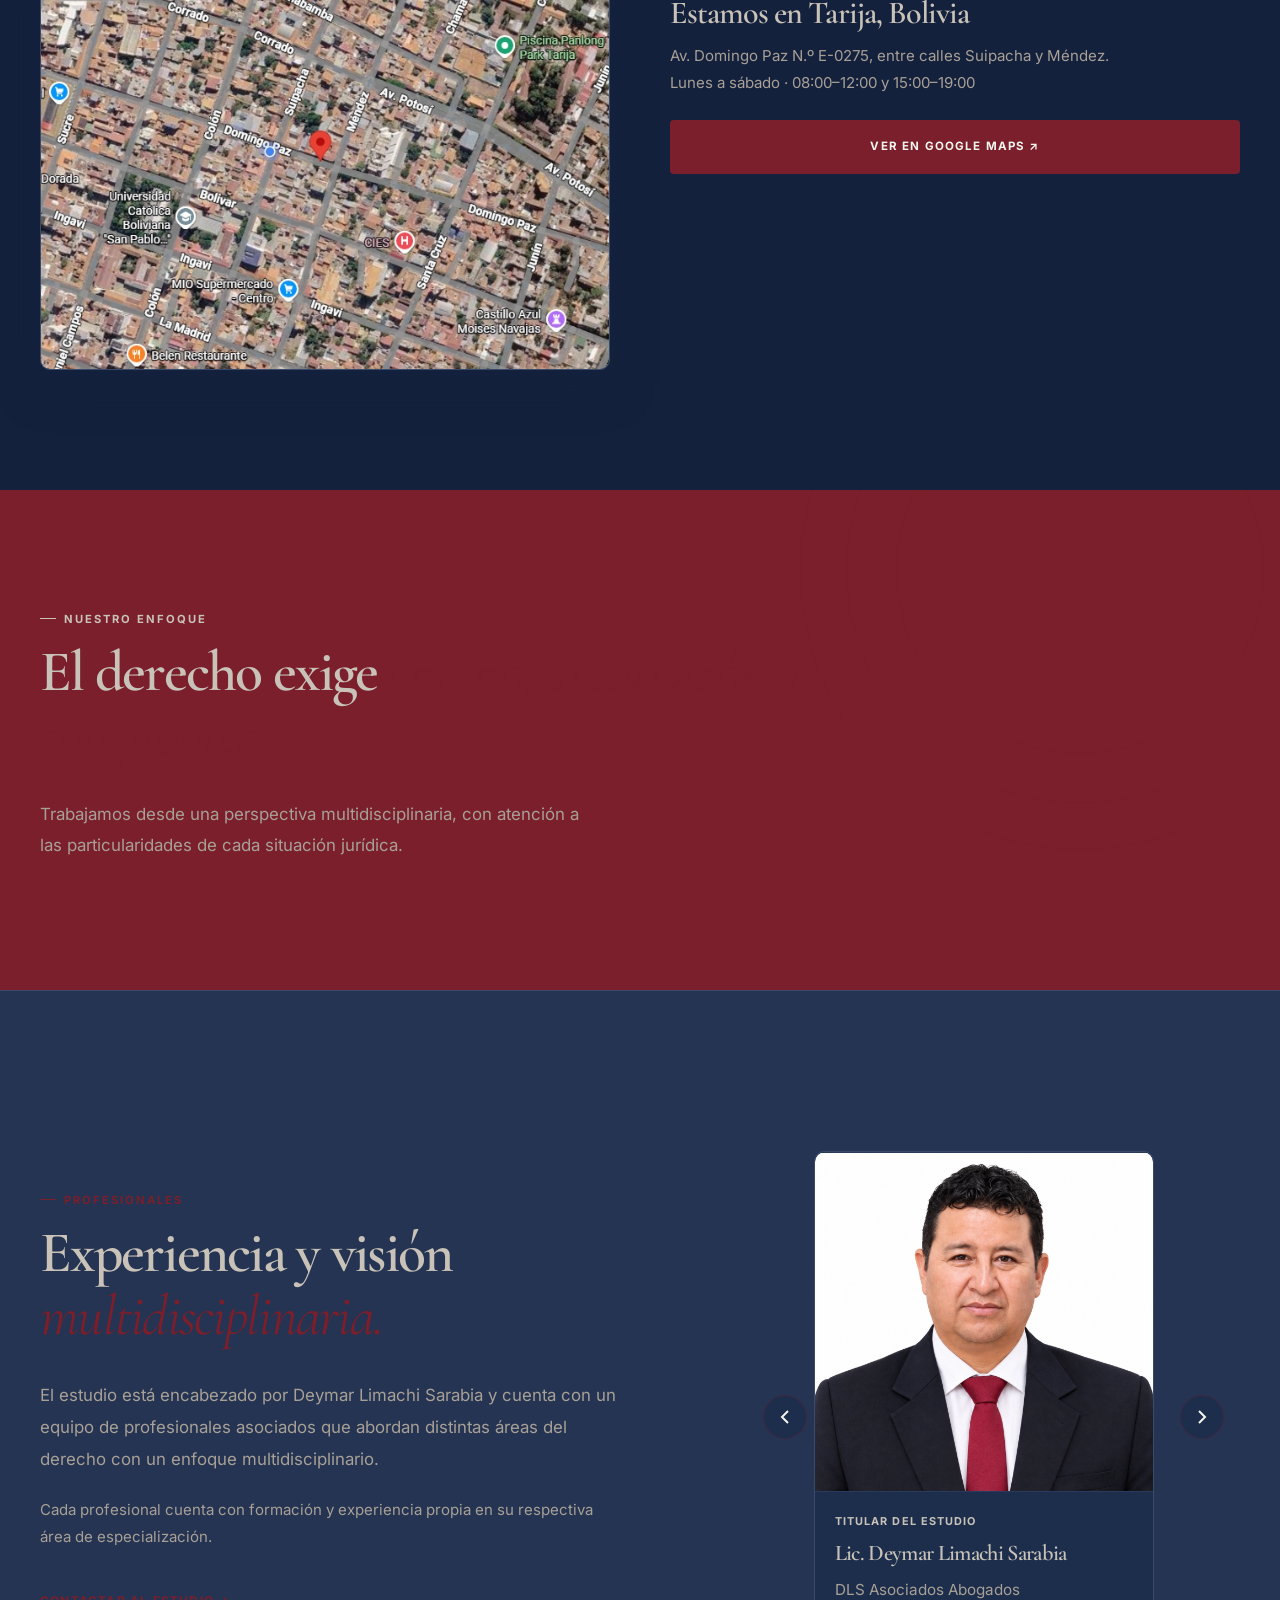
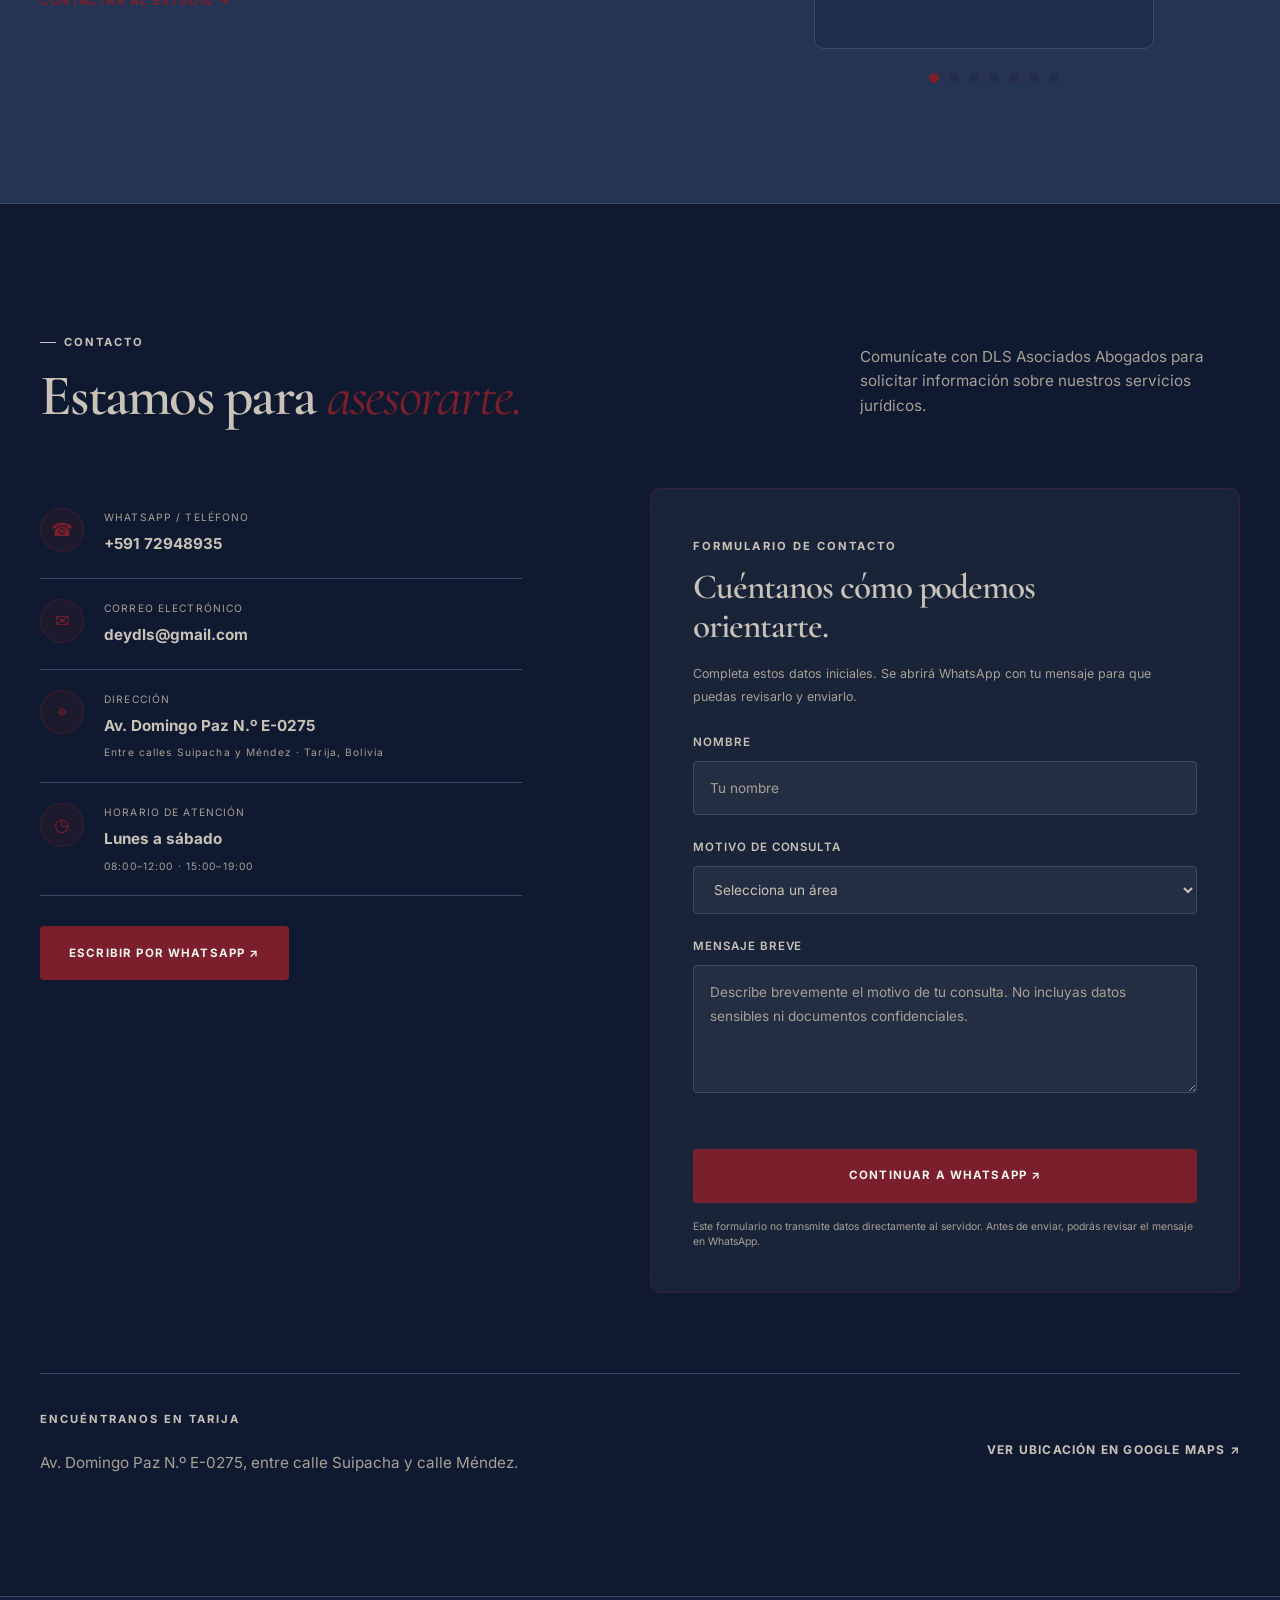
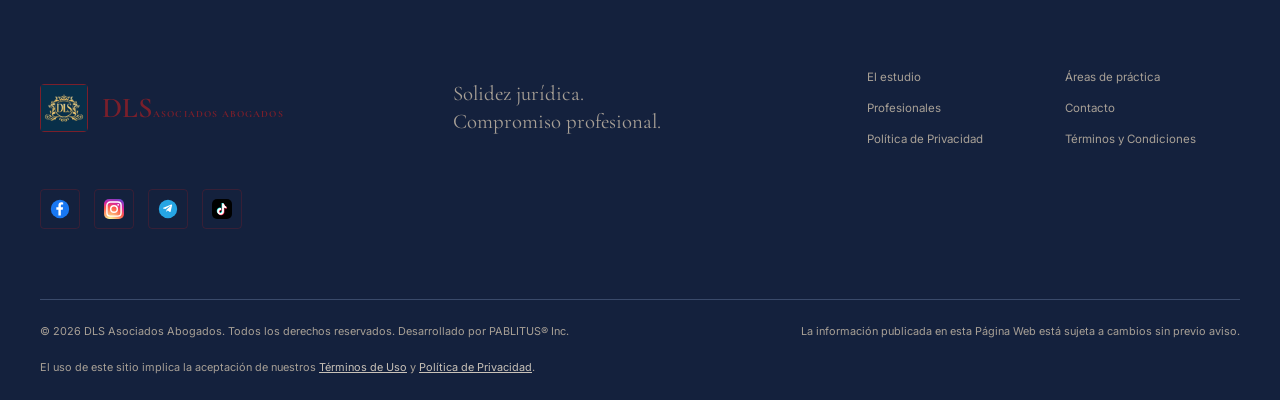
==== commit 0c134e49: "Optimizar carga tipográfica con fuentes locales WOFF2" ====
--- a/index.html
+++ b/index.html
@@ -36,27 +36,14 @@
     <!-- Preload recursos críticos -->
     <link rel="preload" href="assets/logo/logo portada.webp" as="image" fetchpriority="high" />
     <link rel="preload" href="assets/logo/logo-isotipo.svg" as="image" />
-    <link rel="preload" href="https://fonts.googleapis.com/css2?family=Cormorant+Garamond:ital,wght@0,400;0,500;0,600;0,700;1,400&family=Inter:wght@400;500;600;700&display=swap" as="style" />
     <title>DLS Asociados Abogados | Estudio Jurídico en Tarija, Bolivia</title>
 
     <!-- Favicon -->
     <link rel="icon" type="image/svg+xml" href="assets/favicon.svg" />
     <link rel="apple-touch-icon" href="assets/logo/logo-isotipo.svg" />
 
-    <!-- Tipografía -->
-    <link
-      rel="preconnect"
-      href="https://fonts.googleapis.com"
-    />
-    <link
-      rel="preconnect"
-      href="https://fonts.gstatic.com"
-      crossorigin
-    />
-    <link
-      href="https://fonts.googleapis.com/css2?family=Cormorant+Garamond:ital,wght@0,400;0,500;0,600;0,700;1,400&family=Inter:wght@400;500;600;700&display=swap"
-      rel="stylesheet"
-    />
+    <!-- Tipografía local -->
+    <link rel="stylesheet" href="assets/fonts/fonts.css" />
 
     <!-- Hojas de estilo (orden modulado) -->
     <link rel="stylesheet" href="css/tokens.css" />
--- a/assets/fonts/fonts.css
+++ b/assets/fonts/fonts.css
@@ -0,0 +1,66 @@
+/* ==== Fuentes locales: Cormorant Garamond ==== */
+@font-face {
+  font-family: 'Cormorant Garamond';
+  font-style: italic;
+  font-weight: 400;
+  font-display: swap;
+  src: url('cormorant-garamond-400-italic.woff2') format('woff2');
+}
+@font-face {
+  font-family: 'Cormorant Garamond';
+  font-style: normal;
+  font-weight: 400;
+  font-display: swap;
+  src: url('cormorant-garamond-400.woff2') format('woff2');
+}
+@font-face {
+  font-family: 'Cormorant Garamond';
+  font-style: normal;
+  font-weight: 500;
+  font-display: swap;
+  src: url('cormorant-garamond-500.woff2') format('woff2');
+}
+@font-face {
+  font-family: 'Cormorant Garamond';
+  font-style: normal;
+  font-weight: 600;
+  font-display: swap;
+  src: url('cormorant-garamond-600.woff2') format('woff2');
+}
+@font-face {
+  font-family: 'Cormorant Garamond';
+  font-style: normal;
+  font-weight: 700;
+  font-display: swap;
+  src: url('cormorant-garamond-700.woff2') format('woff2');
+}
+
+/* ==== Fuentes locales: Inter ==== */
+@font-face {
+  font-family: 'Inter';
+  font-style: normal;
+  font-weight: 400;
+  font-display: swap;
+  src: url('inter-400.woff2') format('woff2');
+}
+@font-face {
+  font-family: 'Inter';
+  font-style: normal;
+  font-weight: 500;
+  font-display: swap;
+  src: url('inter-500.woff2') format('woff2');
+}
+@font-face {
+  font-family: 'Inter';
+  font-style: normal;
+  font-weight: 600;
+  font-display: swap;
+  src: url('inter-600.woff2') format('woff2');
+}
+@font-face {
+  font-family: 'Inter';
+  font-style: normal;
+  font-weight: 700;
+  font-display: swap;
+  src: url('inter-700.woff2') format('woff2');
+}
--- a/css/tokens.css
+++ b/css/tokens.css
@@ -37,7 +37,6 @@
   /* Tipografía */
   --font-display: "Cormorant Garamond", Georgia, serif;
   --font-body: "Inter", system-ui, -apple-system, BlinkMacSystemFont, "Segoe UI", Roboto, sans-serif;
-  --font-mono: ui-monospace, SFMono-Regular, "SF Mono", Consolas, monospace;
 
   /* Espaciado y contenedor */
   --container-max: 1200px;
